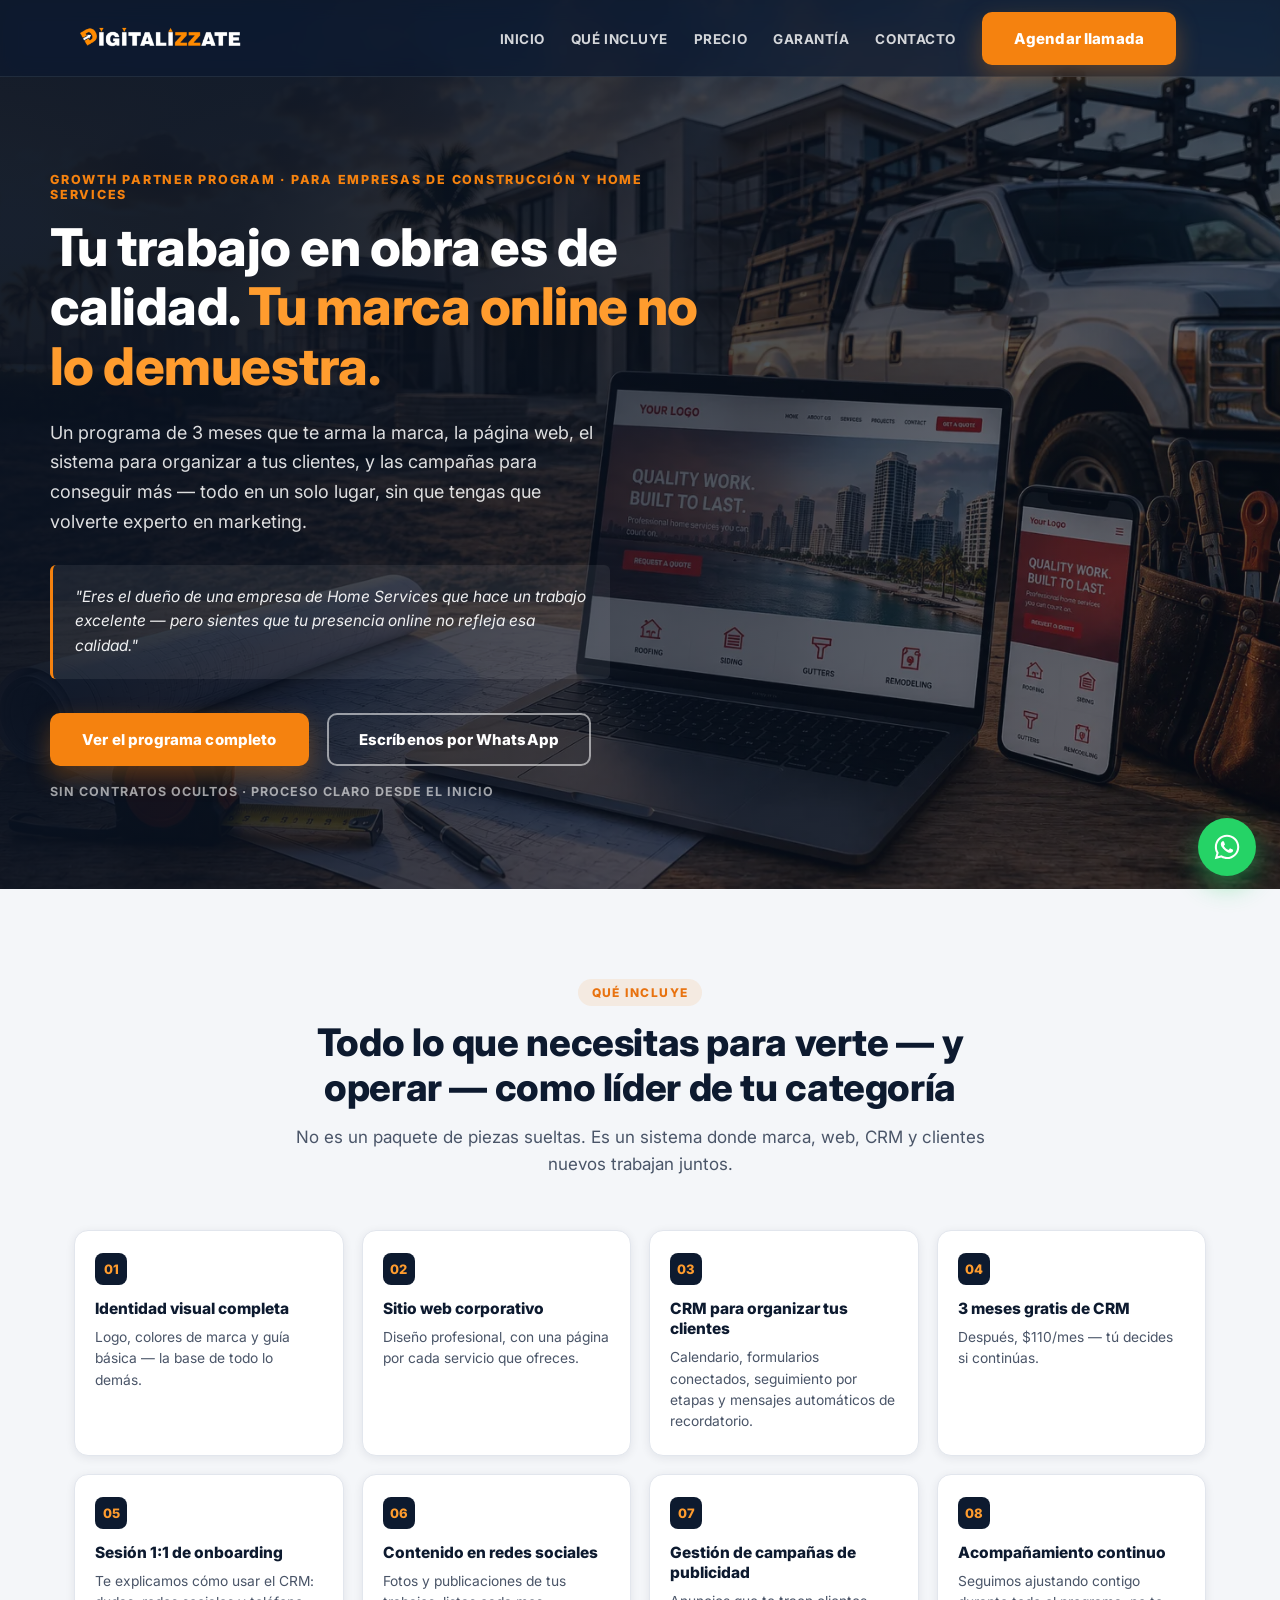
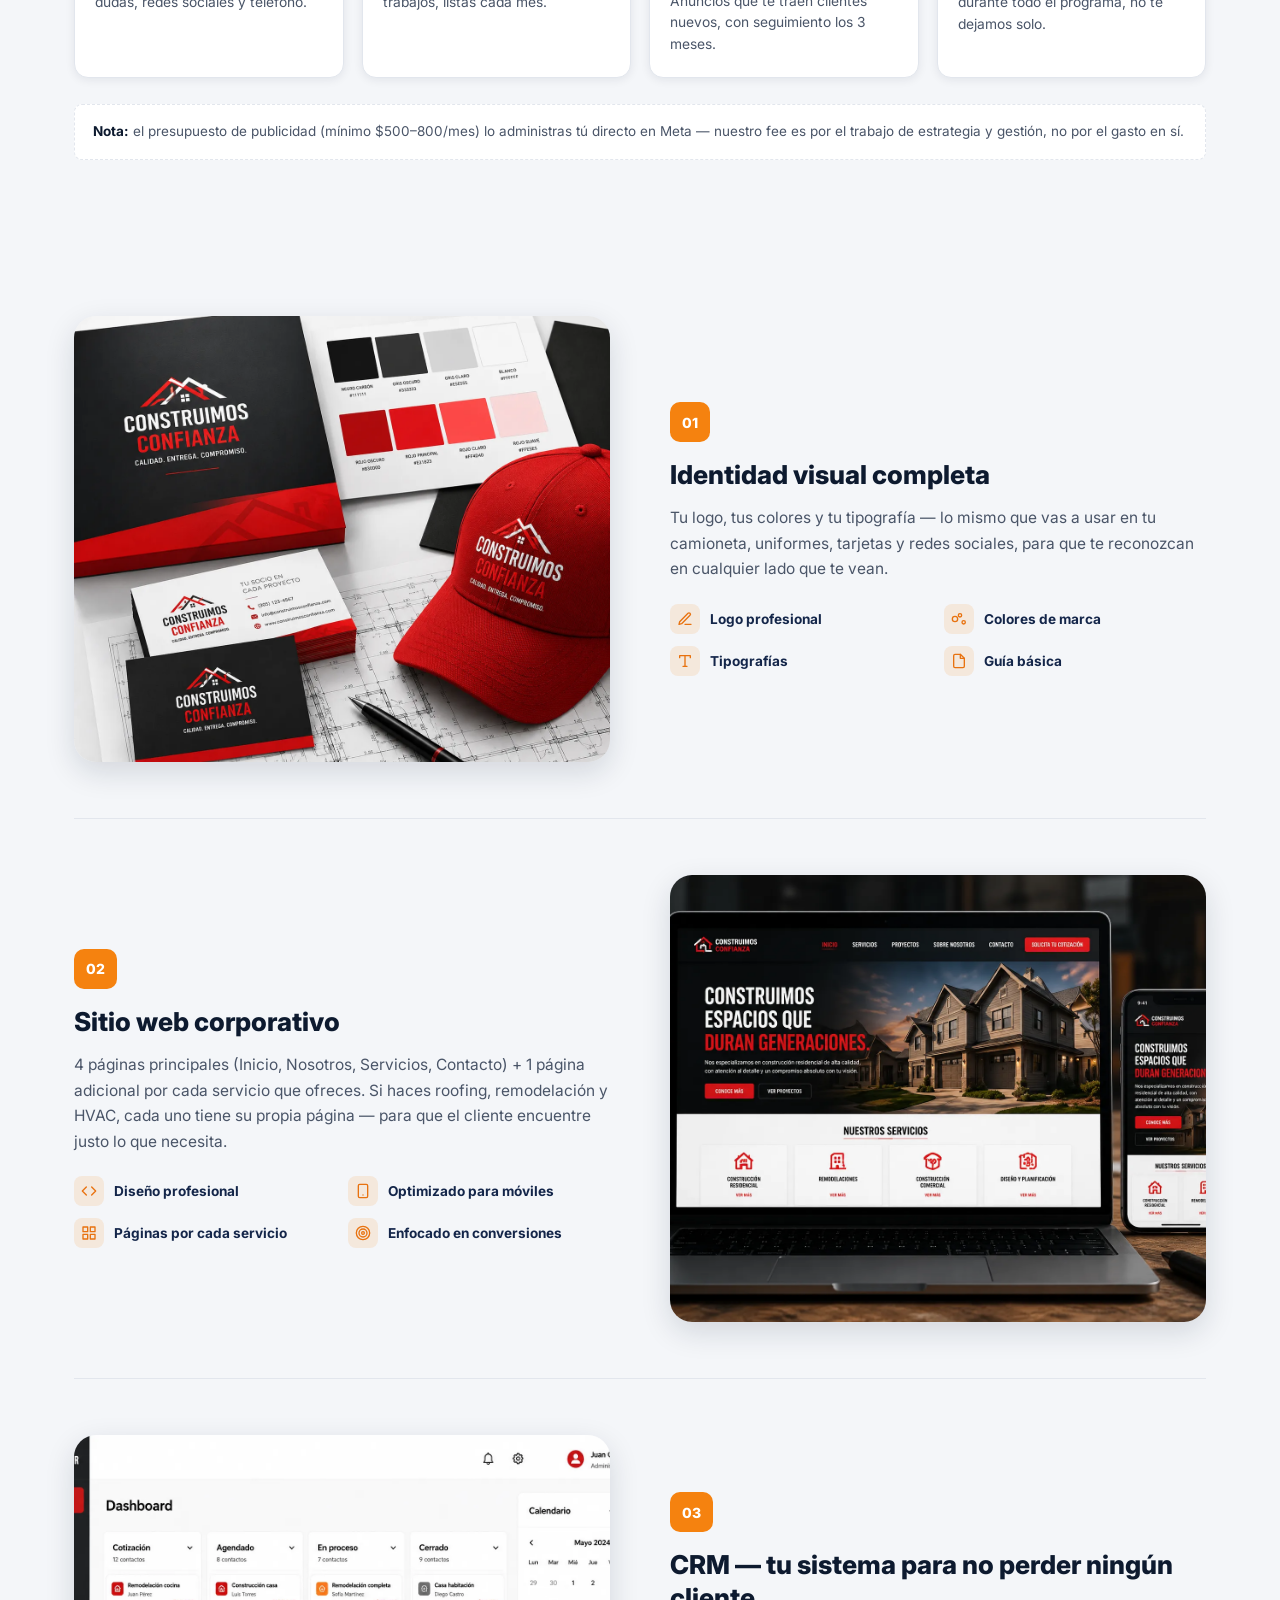
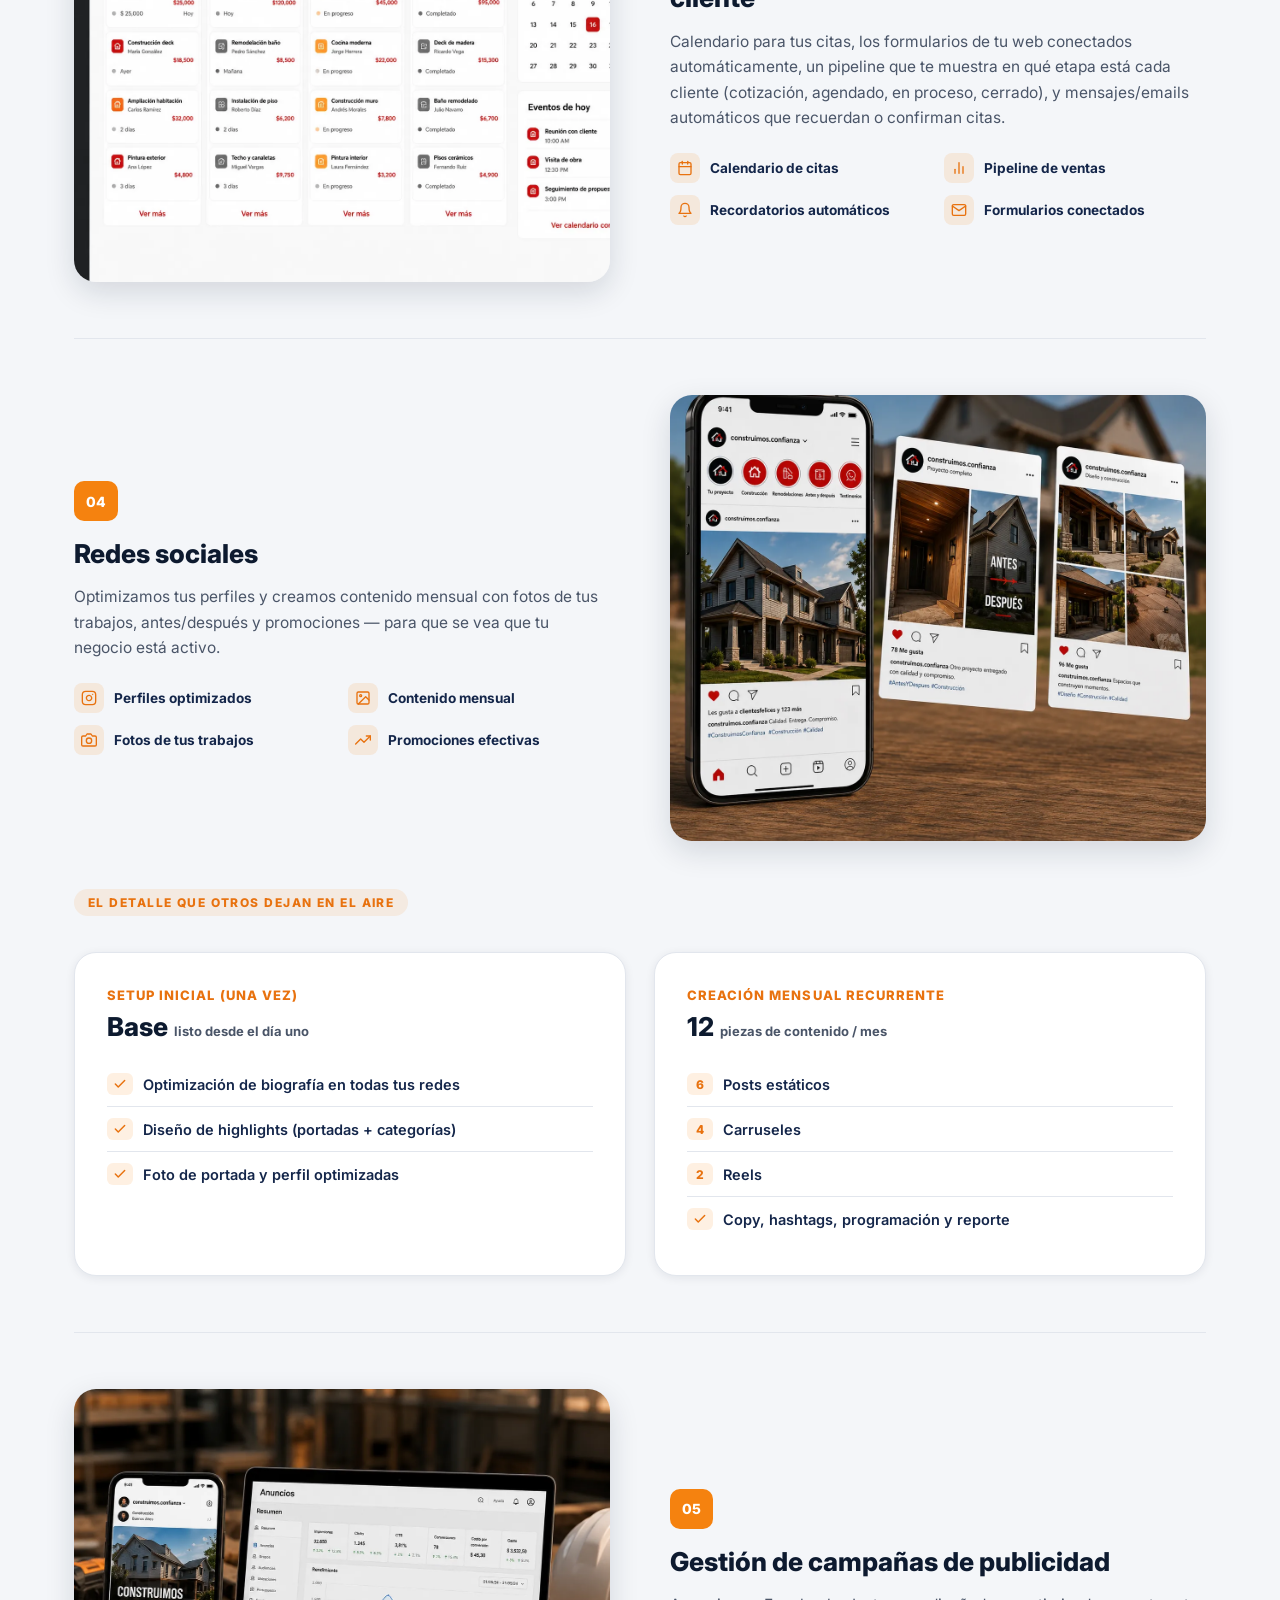
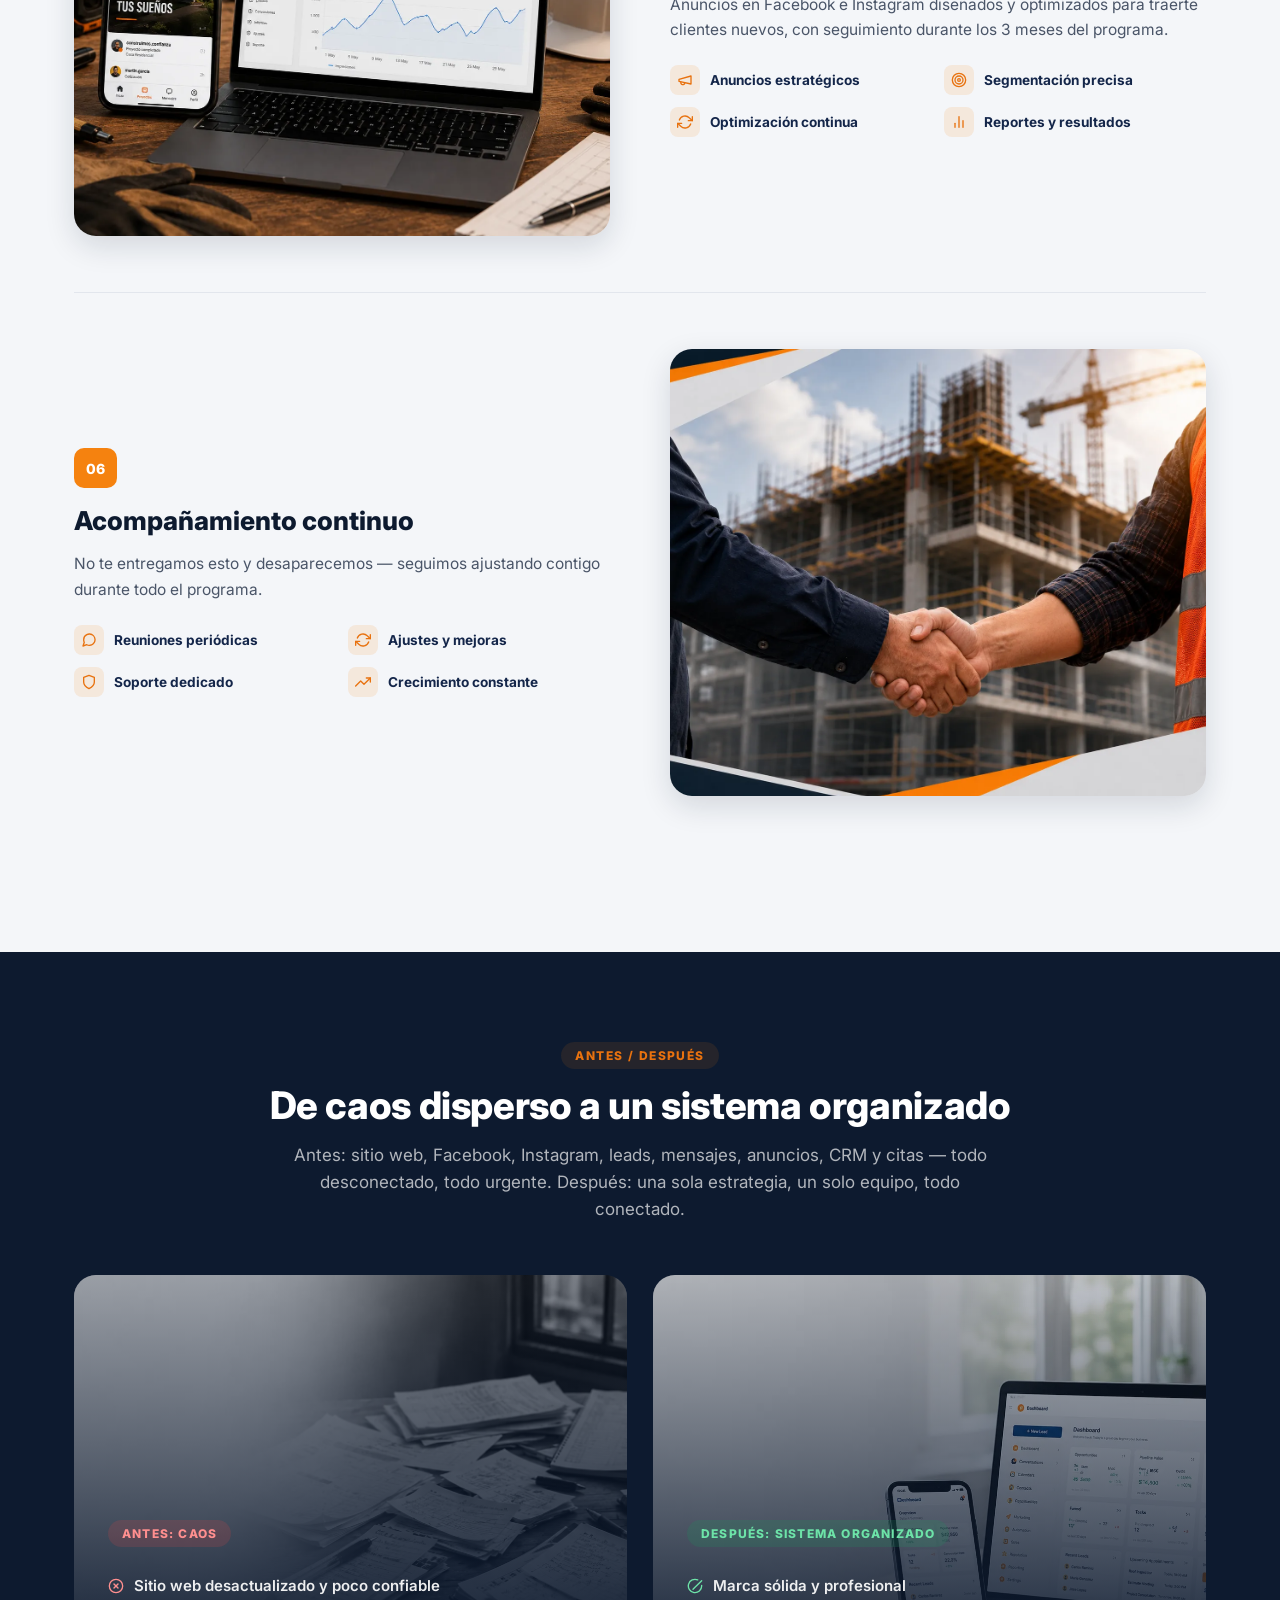
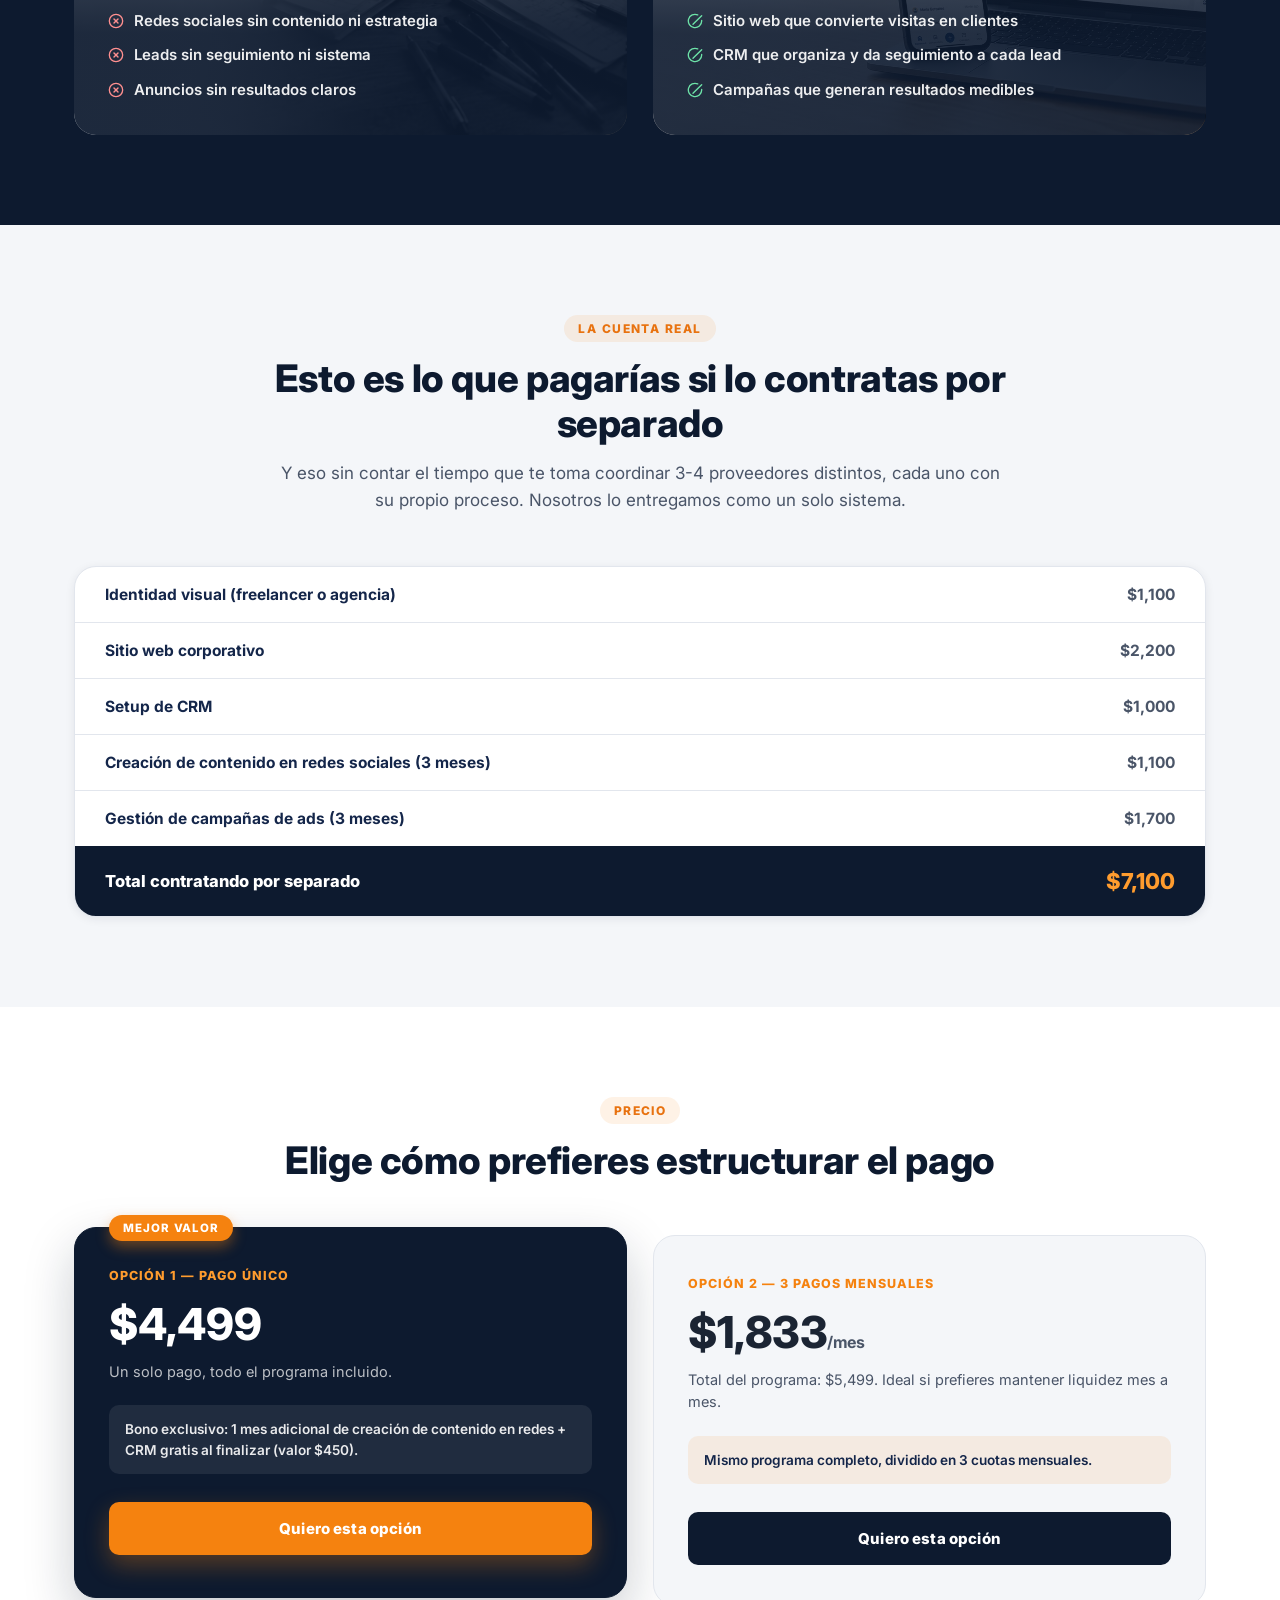
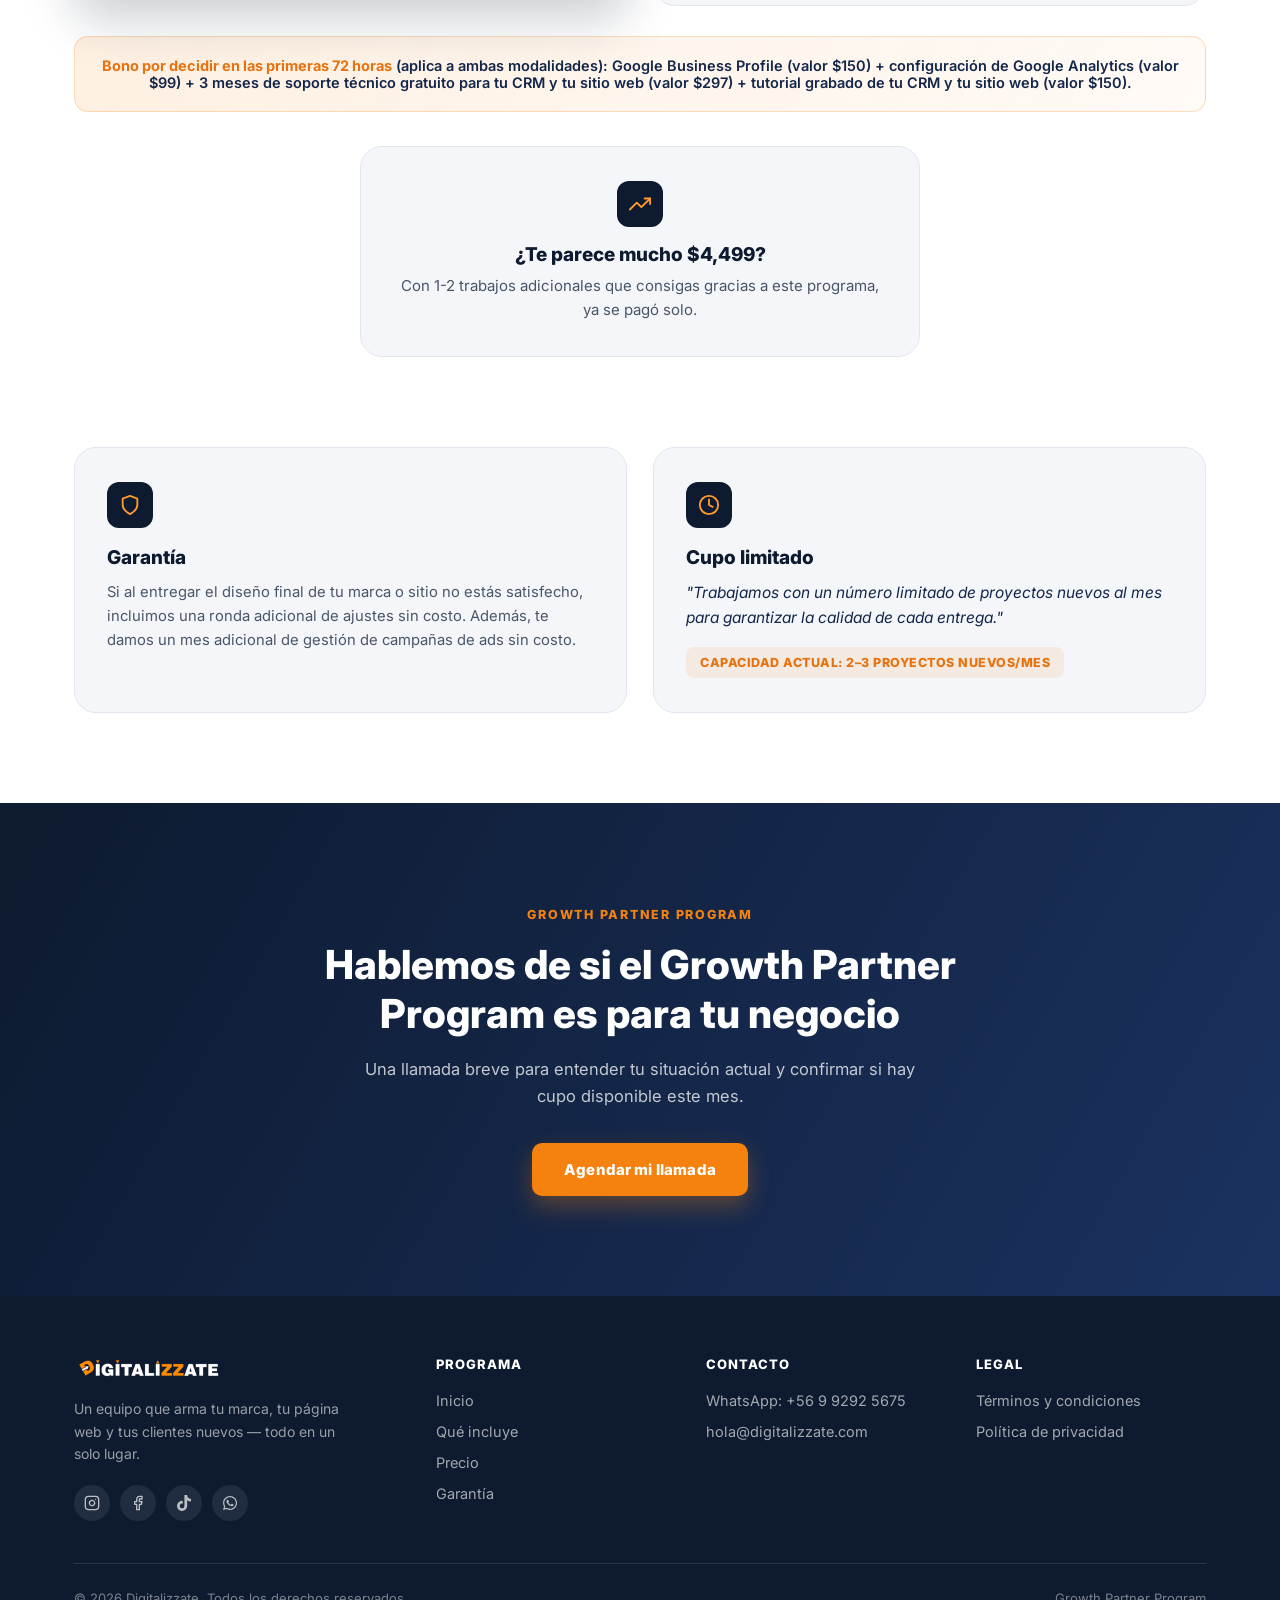
==== index.html @ 5eb8bd6e "Add ROI reframe callout after pricing on both offer pages New highlighted box right after the price " ====
<!DOCTYPE html>
<html lang="es">
<head>
<meta charset="UTF-8">
<meta name="viewport" content="width=device-width, initial-scale=1.0">
<title>Growth Partner Program | Digitalizzate</title>
<meta name="description" content="Un programa de 3 meses que te arma la marca, la página web, el CRM y las campañas para conseguir más clientes — todo en un solo lugar.">
<link rel="icon" type="image/png" href="assets/img/favicon.png">
<link rel="preconnect" href="https://fonts.googleapis.com">
<link rel="preconnect" href="https://fonts.gstatic.com" crossorigin>
<link href="https://fonts.googleapis.com/css2?family=Inter:wght@400;500;600;700;800&display=swap" rel="stylesheet">
<link rel="stylesheet" href="assets/css/styles.css">
</head>
<body>

<!-- ================= HEADER ================= -->
<header class="header">
  <div class="container header-inner">
    <a href="#inicio" class="logo">
      <img src="assets/img/logo-white.png" alt="Digitalizzate">
    </a>
    <nav class="nav">
      <div class="nav-panel">
        <ul class="nav-links">
          <li><a href="#inicio">Inicio</a></li>
          <li><a href="#incluye">Qué incluye</a></li>
          <li><a href="#precio">Precio</a></li>
          <li><a href="#garantia">Garantía</a></li>
          <li><a href="#contacto">Contacto</a></li>
        </ul>
        <a href="https://api.whatsapp.com/send/?phone=56992925675&text=Hola%2C%20quiero%20conocer%20m%C3%A1s%20sobre%20el%20Growth%20Partner%20Program&type=phone_number&app_absent=0" class="btn btn-primary nav-cta" target="_blank" rel="noopener">Agendar llamada</a>
      </div>
      <div class="header-actions">
        <button class="nav-toggle" aria-label="Abrir menú" aria-expanded="false">
          <span></span><span></span><span></span>
        </button>
      </div>
    </nav>
  </div>
</header>

<!-- ================= HERO ================= -->
<section class="hero" id="inicio">
  <div class="hero-container">
  <div class="hero-inner">
    <span class="eyebrow">Growth Partner Program · Para empresas de construcción y home services</span>
    <h1>Tu trabajo en obra es de calidad. <span class="accent">Tu marca online no lo demuestra.</span></h1>
    <p class="hero-sub">Un programa de 3 meses que te arma la marca, la página web, el sistema para organizar a tus clientes, y las campañas para conseguir más — todo en un solo lugar, sin que tengas que volverte experto en marketing.</p>
    <div class="identity-box">
      "Eres el dueño de una empresa de Home Services que hace un trabajo excelente — pero sientes que tu presencia online no refleja esa calidad."
    </div>
    <div class="hero-cta">
      <a href="#incluye" class="btn btn-primary">Ver el programa completo</a>
      <a href="https://api.whatsapp.com/send/?phone=56992925675&text&type=phone_number&app_absent=0" class="btn btn-outline" target="_blank" rel="noopener">Escríbenos por WhatsApp</a>
    </div>
    <p class="hero-micro">Sin contratos ocultos · Proceso claro desde el inicio</p>
  </div>
  </div>
</section>

<!-- ================= QUÉ INCLUYE — RESUMEN ================= -->
<section class="summary" id="incluye">
  <div class="container">
    <div class="section-head">
      <span class="section-tag">Qué incluye</span>
      <h2 class="section-title">Todo lo que necesitas para verte — y operar — como líder de tu categoría</h2>
      <p class="section-lead" style="margin-left:auto;margin-right:auto;">No es un paquete de piezas sueltas. Es un sistema donde marca, web, CRM y clientes nuevos trabajan juntos.</p>
    </div>

    <div class="summary-grid">
      <div class="summary-card">
        <span class="summary-num">01</span>
        <h3>Identidad visual completa</h3>
        <p>Logo, colores de marca y guía básica — la base de todo lo demás.</p>
      </div>
      <div class="summary-card">
        <span class="summary-num">02</span>
        <h3>Sitio web corporativo</h3>
        <p>Diseño profesional, con una página por cada servicio que ofreces.</p>
      </div>
      <div class="summary-card">
        <span class="summary-num">03</span>
        <h3>CRM para organizar tus clientes</h3>
        <p>Calendario, formularios conectados, seguimiento por etapas y mensajes automáticos de recordatorio.</p>
      </div>
      <div class="summary-card">
        <span class="summary-num">04</span>
        <h3>3 meses gratis de CRM</h3>
        <p>Después, $110/mes — tú decides si continúas.</p>
      </div>
      <div class="summary-card">
        <span class="summary-num">05</span>
        <h3>Sesión 1:1 de onboarding</h3>
        <p>Te explicamos cómo usar el CRM: dudas, redes sociales y teléfono.</p>
      </div>
      <div class="summary-card">
        <span class="summary-num">06</span>
        <h3>Contenido en redes sociales</h3>
        <p>Fotos y publicaciones de tus trabajos, listas cada mes.</p>
      </div>
      <div class="summary-card">
        <span class="summary-num">07</span>
        <h3>Gestión de campañas de publicidad</h3>
        <p>Anuncios que te traen clientes nuevos, con seguimiento los 3 meses.</p>
      </div>
      <div class="summary-card">
        <span class="summary-num">08</span>
        <h3>Acompañamiento continuo</h3>
        <p>Seguimos ajustando contigo durante todo el programa, no te dejamos solo.</p>
      </div>
    </div>

    <p class="summary-note"><strong>Nota:</strong> el presupuesto de publicidad (mínimo $500–800/mes) lo administras tú directo en Meta — nuestro fee es por el trabajo de estrategia y gestión, no por el gasto en sí.</p>
  </div>
</section>

<!-- ================= FEATURE BLOCKS 01-06 ================= -->
<section class="features">
  <div class="container">

    <div class="feature-row">
      <div class="feature-media"><img src="assets/img/identidad-visual.webp" alt="Identidad visual completa Digitalizzate"></div>
      <div class="feature-copy">
        <span class="feature-badge">01</span>
        <h3>Identidad visual completa</h3>
        <p>Tu logo, tus colores y tu tipografía — lo mismo que vas a usar en tu camioneta, uniformes, tarjetas y redes sociales, para que te reconozcan en cualquier lado que te vean.</p>
        <div class="tag-grid">
          <div class="tag-item"><span class="tag-icon"><svg viewBox="0 0 24 24" fill="none" stroke="currentColor" stroke-width="2" stroke-linecap="round" stroke-linejoin="round"><path d="M12 20h9"/><path d="M16.5 3.5a2.12 2.12 0 0 1 3 3L7 19l-4 1 1-4Z"/></svg></span>Logo profesional</div>
          <div class="tag-item"><span class="tag-icon"><svg viewBox="0 0 24 24" fill="none" stroke="currentColor" stroke-width="2" stroke-linecap="round" stroke-linejoin="round"><circle cx="13.5" cy="6.5" r="2.5"/><circle cx="19" cy="17" r="2.5"/><circle cx="6" cy="12" r="4"/></svg></span>Colores de marca</div>
          <div class="tag-item"><span class="tag-icon"><svg viewBox="0 0 24 24" fill="none" stroke="currentColor" stroke-width="2" stroke-linecap="round" stroke-linejoin="round"><polyline points="4 7 4 4 20 4 20 7"/><line x1="9" y1="20" x2="15" y2="20"/><line x1="12" y1="4" x2="12" y2="20"/></svg></span>Tipografías</div>
          <div class="tag-item"><span class="tag-icon"><svg viewBox="0 0 24 24" fill="none" stroke="currentColor" stroke-width="2" stroke-linecap="round" stroke-linejoin="round"><path d="M14 2H6a2 2 0 0 0-2 2v16a2 2 0 0 0 2 2h12a2 2 0 0 0 2-2V8z"/><polyline points="14 2 14 8 20 8"/></svg></span>Guía básica</div>
        </div>
      </div>
    </div>

    <div class="feature-row reverse">
      <div class="feature-media"><img src="assets/img/web-corporativa.webp" alt="Sitio web corporativo Digitalizzate"></div>
      <div class="feature-copy">
        <span class="feature-badge">02</span>
        <h3>Sitio web corporativo</h3>
        <p>4 páginas principales (Inicio, Nosotros, Servicios, Contacto) + 1 página adicional por cada servicio que ofreces. Si haces roofing, remodelación y HVAC, cada uno tiene su propia página — para que el cliente encuentre justo lo que necesita.</p>
        <div class="tag-grid">
          <div class="tag-item"><span class="tag-icon"><svg viewBox="0 0 24 24" fill="none" stroke="currentColor" stroke-width="2" stroke-linecap="round" stroke-linejoin="round"><polyline points="16 18 22 12 16 6"/><polyline points="8 6 2 12 8 18"/></svg></span>Diseño profesional</div>
          <div class="tag-item"><span class="tag-icon"><svg viewBox="0 0 24 24" fill="none" stroke="currentColor" stroke-width="2" stroke-linecap="round" stroke-linejoin="round"><rect x="5" y="2" width="14" height="20" rx="2" ry="2"/><line x1="12" y1="18" x2="12.01" y2="18"/></svg></span>Optimizado para móviles</div>
          <div class="tag-item"><span class="tag-icon"><svg viewBox="0 0 24 24" fill="none" stroke="currentColor" stroke-width="2" stroke-linecap="round" stroke-linejoin="round"><rect x="3" y="3" width="7" height="7"/><rect x="14" y="3" width="7" height="7"/><rect x="14" y="14" width="7" height="7"/><rect x="3" y="14" width="7" height="7"/></svg></span>Páginas por cada servicio</div>
          <div class="tag-item"><span class="tag-icon"><svg viewBox="0 0 24 24" fill="none" stroke="currentColor" stroke-width="2" stroke-linecap="round" stroke-linejoin="round"><circle cx="12" cy="12" r="10"/><circle cx="12" cy="12" r="6"/><circle cx="12" cy="12" r="2"/></svg></span>Enfocado en conversiones</div>
        </div>
      </div>
    </div>

    <div class="feature-row">
      <div class="feature-media"><img src="assets/img/crm.webp" alt="CRM Digitalizzate"></div>
      <div class="feature-copy">
        <span class="feature-badge">03</span>
        <h3>CRM — tu sistema para no perder ningún cliente</h3>
        <p>Calendario para tus citas, los formularios de tu web conectados automáticamente, un pipeline que te muestra en qué etapa está cada cliente (cotización, agendado, en proceso, cerrado), y mensajes/emails automáticos que recuerdan o confirman citas.</p>
        <div class="tag-grid">
          <div class="tag-item"><span class="tag-icon"><svg viewBox="0 0 24 24" fill="none" stroke="currentColor" stroke-width="2" stroke-linecap="round" stroke-linejoin="round"><rect x="3" y="4" width="18" height="18" rx="2" ry="2"/><line x1="16" y1="2" x2="16" y2="6"/><line x1="8" y1="2" x2="8" y2="6"/><line x1="3" y1="10" x2="21" y2="10"/></svg></span>Calendario de citas</div>
          <div class="tag-item"><span class="tag-icon"><svg viewBox="0 0 24 24" fill="none" stroke="currentColor" stroke-width="2" stroke-linecap="round" stroke-linejoin="round"><line x1="18" y1="20" x2="18" y2="10"/><line x1="12" y1="20" x2="12" y2="4"/><line x1="6" y1="20" x2="6" y2="14"/></svg></span>Pipeline de ventas</div>
          <div class="tag-item"><span class="tag-icon"><svg viewBox="0 0 24 24" fill="none" stroke="currentColor" stroke-width="2" stroke-linecap="round" stroke-linejoin="round"><path d="M18 8A6 6 0 0 0 6 8c0 7-3 9-3 9h18s-3-2-3-9"/><path d="M13.73 21a2 2 0 0 1-3.46 0"/></svg></span>Recordatorios automáticos</div>
          <div class="tag-item"><span class="tag-icon"><svg viewBox="0 0 24 24" fill="none" stroke="currentColor" stroke-width="2" stroke-linecap="round" stroke-linejoin="round"><path d="M4 4h16c1.1 0 2 .9 2 2v12c0 1.1-.9 2-2 2H4c-1.1 0-2-.9-2-2V6c0-1.1.9-2 2-2z"/><polyline points="22,6 12,13 2,6"/></svg></span>Formularios conectados</div>
        </div>
      </div>
    </div>

    <div class="feature-row reverse">
      <div class="feature-media"><img src="assets/img/redes-sociales.webp" alt="Redes sociales Digitalizzate"></div>
      <div class="feature-copy">
        <span class="feature-badge">04</span>
        <h3>Redes sociales</h3>
        <p>Optimizamos tus perfiles y creamos contenido mensual con fotos de tus trabajos, antes/después y promociones — para que se vea que tu negocio está activo.</p>
        <div class="tag-grid">
          <div class="tag-item"><span class="tag-icon"><svg viewBox="0 0 24 24" fill="none" stroke="currentColor" stroke-width="2" stroke-linecap="round" stroke-linejoin="round"><rect x="2" y="2" width="20" height="20" rx="5" ry="5"/><path d="M16 11.37A4 4 0 1 1 12.63 8 4 4 0 0 1 16 11.37z"/><line x1="17.5" y1="6.5" x2="17.5" y2="6.5"/></svg></span>Perfiles optimizados</div>
          <div class="tag-item"><span class="tag-icon"><svg viewBox="0 0 24 24" fill="none" stroke="currentColor" stroke-width="2" stroke-linecap="round" stroke-linejoin="round"><rect x="3" y="3" width="18" height="18" rx="2" ry="2"/><circle cx="8.5" cy="8.5" r="1.5"/><polyline points="21 15 16 10 5 21"/></svg></span>Contenido mensual</div>
          <div class="tag-item"><span class="tag-icon"><svg viewBox="0 0 24 24" fill="none" stroke="currentColor" stroke-width="2" stroke-linecap="round" stroke-linejoin="round"><path d="M23 19a2 2 0 0 1-2 2H3a2 2 0 0 1-2-2V8a2 2 0 0 1 2-2h4l2-3h6l2 3h4a2 2 0 0 1 2 2z"/><circle cx="12" cy="13" r="4"/></svg></span>Fotos de tus trabajos</div>
          <div class="tag-item"><span class="tag-icon"><svg viewBox="0 0 24 24" fill="none" stroke="currentColor" stroke-width="2" stroke-linecap="round" stroke-linejoin="round"><polyline points="23 6 13.5 15.5 8.5 10.5 1 18"/><polyline points="17 6 23 6 23 12"/></svg></span>Promociones efectivas</div>
        </div>
      </div>
    </div>

    <div class="feature-detail">
      <span class="section-tag">El detalle que otros dejan en el aire</span>
      <div class="content-grid">
        <div class="content-card">
          <h3>Setup inicial (una vez)</h3>
          <div class="content-num">Base<small>listo desde el día uno</small></div>
          <ul class="content-list">
            <li><span class="count"><svg viewBox="0 0 24 24" width="14" height="14" fill="none" stroke="currentColor" stroke-width="2.5" stroke-linecap="round" stroke-linejoin="round"><polyline points="20 6 9 17 4 12"/></svg></span>Optimización de biografía en todas tus redes</li>
            <li><span class="count"><svg viewBox="0 0 24 24" width="14" height="14" fill="none" stroke="currentColor" stroke-width="2.5" stroke-linecap="round" stroke-linejoin="round"><polyline points="20 6 9 17 4 12"/></svg></span>Diseño de highlights (portadas + categorías)</li>
            <li><span class="count"><svg viewBox="0 0 24 24" width="14" height="14" fill="none" stroke="currentColor" stroke-width="2.5" stroke-linecap="round" stroke-linejoin="round"><polyline points="20 6 9 17 4 12"/></svg></span>Foto de portada y perfil optimizadas</li>
          </ul>
        </div>
        <div class="content-card">
          <h3>Creación mensual recurrente</h3>
          <div class="content-num">12<small>piezas de contenido / mes</small></div>
          <ul class="content-list">
            <li><span class="count">6</span>Posts estáticos</li>
            <li><span class="count">4</span>Carruseles</li>
            <li><span class="count">2</span>Reels</li>
            <li><span class="count"><svg viewBox="0 0 24 24" width="14" height="14" fill="none" stroke="currentColor" stroke-width="2.5" stroke-linecap="round" stroke-linejoin="round"><polyline points="20 6 9 17 4 12"/></svg></span>Copy, hashtags, programación y reporte</li>
          </ul>
        </div>
      </div>
    </div>

    <div class="feature-row">
      <div class="feature-media"><img src="assets/img/campanas-publicidad.webp" alt="Gestión de campañas de publicidad Digitalizzate"></div>
      <div class="feature-copy">
        <span class="feature-badge">05</span>
        <h3>Gestión de campañas de publicidad</h3>
        <p>Anuncios en Facebook e Instagram diseñados y optimizados para traerte clientes nuevos, con seguimiento durante los 3 meses del programa.</p>
        <div class="tag-grid">
          <div class="tag-item"><span class="tag-icon"><svg viewBox="0 0 24 24" fill="none" stroke="currentColor" stroke-width="2" stroke-linecap="round" stroke-linejoin="round"><path d="M3 11l18-5v12L3 14v-3z"/><path d="M11.6 16.8a3 3 0 1 1-5.8-1.6"/></svg></span>Anuncios estratégicos</div>
          <div class="tag-item"><span class="tag-icon"><svg viewBox="0 0 24 24" fill="none" stroke="currentColor" stroke-width="2" stroke-linecap="round" stroke-linejoin="round"><circle cx="12" cy="12" r="10"/><circle cx="12" cy="12" r="6"/><circle cx="12" cy="12" r="2"/></svg></span>Segmentación precisa</div>
          <div class="tag-item"><span class="tag-icon"><svg viewBox="0 0 24 24" fill="none" stroke="currentColor" stroke-width="2" stroke-linecap="round" stroke-linejoin="round"><polyline points="23 4 23 10 17 10"/><polyline points="1 20 1 14 7 14"/><path d="M3.51 9a9 9 0 0 1 14.85-3.36L23 10M1 14l4.64 4.36A9 9 0 0 0 20.49 15"/></svg></span>Optimización continua</div>
          <div class="tag-item"><span class="tag-icon"><svg viewBox="0 0 24 24" fill="none" stroke="currentColor" stroke-width="2" stroke-linecap="round" stroke-linejoin="round"><line x1="18" y1="20" x2="18" y2="10"/><line x1="12" y1="20" x2="12" y2="4"/><line x1="6" y1="20" x2="6" y2="14"/></svg></span>Reportes y resultados</div>
        </div>
      </div>
    </div>

    <div class="feature-row reverse">
      <div class="feature-media"><img src="assets/img/acompanamiento.webp" alt="Acompañamiento continuo Digitalizzate"></div>
      <div class="feature-copy">
        <span class="feature-badge">06</span>
        <h3>Acompañamiento continuo</h3>
        <p>No te entregamos esto y desaparecemos — seguimos ajustando contigo durante todo el programa.</p>
        <div class="tag-grid">
          <div class="tag-item"><span class="tag-icon"><svg viewBox="0 0 24 24" fill="none" stroke="currentColor" stroke-width="2" stroke-linecap="round" stroke-linejoin="round"><path d="M21 11.5a8.38 8.38 0 0 1-.9 3.8 8.5 8.5 0 0 1-7.6 4.7 8.38 8.38 0 0 1-3.8-.9L3 21l1.9-5.7a8.38 8.38 0 0 1-.9-3.8 8.5 8.5 0 0 1 4.7-7.6 8.38 8.38 0 0 1 3.8-.9h.5a8.48 8.48 0 0 1 8 8v.5z"/></svg></span>Reuniones periódicas</div>
          <div class="tag-item"><span class="tag-icon"><svg viewBox="0 0 24 24" fill="none" stroke="currentColor" stroke-width="2" stroke-linecap="round" stroke-linejoin="round"><polyline points="23 4 23 10 17 10"/><polyline points="1 20 1 14 7 14"/><path d="M3.51 9a9 9 0 0 1 14.85-3.36L23 10M1 14l4.64 4.36A9 9 0 0 0 20.49 15"/></svg></span>Ajustes y mejoras</div>
          <div class="tag-item"><span class="tag-icon"><svg viewBox="0 0 24 24" fill="none" stroke="currentColor" stroke-width="2" stroke-linecap="round" stroke-linejoin="round"><path d="M12 22s8-4 8-10V5l-8-3-8 3v7c0 6 8 10 8 10z"/></svg></span>Soporte dedicado</div>
          <div class="tag-item"><span class="tag-icon"><svg viewBox="0 0 24 24" fill="none" stroke="currentColor" stroke-width="2" stroke-linecap="round" stroke-linejoin="round"><polyline points="23 6 13.5 15.5 8.5 10.5 1 18"/><polyline points="17 6 23 6 23 12"/></svg></span>Crecimiento constante</div>
        </div>
      </div>
    </div>

  </div>
</section>

<!-- ================= ANTES / DESPUÉS ================= -->
<section class="compare">
  <div class="container">
    <div class="section-head">
      <span class="section-tag">Antes / Después</span>
      <h2 class="section-title">De caos disperso a un sistema organizado</h2>
      <p class="section-lead">Antes: sitio web, Facebook, Instagram, leads, mensajes, anuncios, CRM y citas — todo desconectado, todo urgente. Después: una sola estrategia, un solo equipo, todo conectado.</p>
    </div>

    <div class="compare-grid">
      <div class="compare-card before">
        <div class="compare-content">
          <span class="compare-label">Antes: Caos</span>
          <ul class="compare-list">
            <li><svg viewBox="0 0 24 24" fill="none" stroke="currentColor" stroke-width="2" stroke-linecap="round" stroke-linejoin="round"><circle cx="12" cy="12" r="10"/><line x1="15" y1="9" x2="9" y2="15"/><line x1="9" y1="9" x2="15" y2="15"/></svg>Sitio web desactualizado y poco confiable</li>
            <li><svg viewBox="0 0 24 24" fill="none" stroke="currentColor" stroke-width="2" stroke-linecap="round" stroke-linejoin="round"><circle cx="12" cy="12" r="10"/><line x1="15" y1="9" x2="9" y2="15"/><line x1="9" y1="9" x2="15" y2="15"/></svg>Redes sociales sin contenido ni estrategia</li>
            <li><svg viewBox="0 0 24 24" fill="none" stroke="currentColor" stroke-width="2" stroke-linecap="round" stroke-linejoin="round"><circle cx="12" cy="12" r="10"/><line x1="15" y1="9" x2="9" y2="15"/><line x1="9" y1="9" x2="15" y2="15"/></svg>Leads sin seguimiento ni sistema</li>
            <li><svg viewBox="0 0 24 24" fill="none" stroke="currentColor" stroke-width="2" stroke-linecap="round" stroke-linejoin="round"><circle cx="12" cy="12" r="10"/><line x1="15" y1="9" x2="9" y2="15"/><line x1="9" y1="9" x2="15" y2="15"/></svg>Anuncios sin resultados claros</li>
          </ul>
        </div>
      </div>
      <div class="compare-card after">
        <div class="compare-content">
          <span class="compare-label">Después: Sistema organizado</span>
          <ul class="compare-list">
            <li><svg viewBox="0 0 24 24" fill="none" stroke="currentColor" stroke-width="2" stroke-linecap="round" stroke-linejoin="round"><path d="M22 11.08V12a10 10 0 1 1-5.93-9.14"/><polyline points="22 4 12 14.01 9 17.01"/></svg>Marca sólida y profesional</li>
            <li><svg viewBox="0 0 24 24" fill="none" stroke="currentColor" stroke-width="2" stroke-linecap="round" stroke-linejoin="round"><path d="M22 11.08V12a10 10 0 1 1-5.93-9.14"/><polyline points="22 4 12 14.01 9 17.01"/></svg>Sitio web que convierte visitas en clientes</li>
            <li><svg viewBox="0 0 24 24" fill="none" stroke="currentColor" stroke-width="2" stroke-linecap="round" stroke-linejoin="round"><path d="M22 11.08V12a10 10 0 1 1-5.93-9.14"/><polyline points="22 4 12 14.01 9 17.01"/></svg>CRM que organiza y da seguimiento a cada lead</li>
            <li><svg viewBox="0 0 24 24" fill="none" stroke="currentColor" stroke-width="2" stroke-linecap="round" stroke-linejoin="round"><path d="M22 11.08V12a10 10 0 1 1-5.93-9.14"/><polyline points="22 4 12 14.01 9 17.01"/></svg>Campañas que generan resultados medibles</li>
          </ul>
        </div>
      </div>
    </div>
  </div>
</section>

<!-- ================= VALUE STACK ================= -->
<section class="value">
  <div class="container">
    <div class="section-head">
      <span class="section-tag">La cuenta real</span>
      <h2 class="section-title">Esto es lo que pagarías si lo contratas por separado</h2>
      <p class="section-lead" style="margin-left:auto;margin-right:auto;">Y eso sin contar el tiempo que te toma coordinar 3-4 proveedores distintos, cada uno con su propio proceso. Nosotros lo entregamos como un solo sistema.</p>
    </div>

    <div class="value-table">
      <div class="value-row"><span class="comp">Identidad visual (freelancer o agencia)</span><span class="price">$1,100</span></div>
      <div class="value-row"><span class="comp">Sitio web corporativo</span><span class="price">$2,200</span></div>
      <div class="value-row"><span class="comp">Setup de CRM</span><span class="price">$1,000</span></div>
      <div class="value-row"><span class="comp">Creación de contenido en redes sociales (3 meses)</span><span class="price">$1,100</span></div>
      <div class="value-row"><span class="comp">Gestión de campañas de ads (3 meses)</span><span class="price">$1,700</span></div>
      <div class="value-total"><span class="comp">Total contratando por separado</span><span class="price">$7,100</span></div>
    </div>
  </div>
</section>

<!-- ================= PRECIO ================= -->
<section class="pricing" id="precio">
  <div class="container">
    <div class="section-head">
      <span class="section-tag">Precio</span>
      <h2 class="section-title">Elige cómo prefieres estructurar el pago</h2>
    </div>

    <div class="price-grid">
      <div class="price-card featured">
        <span class="price-ribbon">Mejor valor</span>
        <span class="price-eyebrow">Opción 1 — Pago único</span>
        <div class="price-amount">$4,499</div>
        <p class="price-desc">Un solo pago, todo el programa incluido.</p>
        <div class="price-bonus">Bono exclusivo: 1 mes adicional de creación de contenido en redes + CRM gratis al finalizar (valor $450).</div>
        <a href="https://api.whatsapp.com/send/?phone=56992925675&text=Hola%2C%20me%20interesa%20la%20opci%C3%B3n%20de%20pago%20%C3%BAnico%20del%20Growth%20Partner%20Program&type=phone_number&app_absent=0" class="btn btn-primary btn-block" target="_blank" rel="noopener">Quiero esta opción</a>
      </div>
      <div class="price-card">
        <span class="price-eyebrow">Opción 2 — 3 pagos mensuales</span>
        <div class="price-amount">$1,833<span>/mes</span></div>
        <p class="price-desc">Total del programa: $5,499. Ideal si prefieres mantener liquidez mes a mes.</p>
        <div class="price-bonus">Mismo programa completo, dividido en 3 cuotas mensuales.</div>
        <a href="https://api.whatsapp.com/send/?phone=56992925675&text=Hola%2C%20me%20interesa%20la%20opci%C3%B3n%20de%203%20pagos%20mensuales%20del%20Growth%20Partner%20Program&type=phone_number&app_absent=0" class="btn btn-dark btn-block" target="_blank" rel="noopener">Quiero esta opción</a>
      </div>
    </div>

    <p class="price-banner"><strong>Bono por decidir en las primeras 72 horas</strong> (aplica a ambas modalidades): Google Business Profile (valor $150) + configuración de Google Analytics (valor $99) + 3 meses de soporte técnico gratuito para tu CRM y tu sitio web (valor $297) + tutorial grabado de tu CRM y tu sitio web (valor $150).</p>

    <div class="reframe-box">
      <span class="reframe-icon"><svg viewBox="0 0 24 24" fill="none" stroke="currentColor" stroke-width="2" stroke-linecap="round" stroke-linejoin="round"><polyline points="23 6 13.5 15.5 8.5 10.5 1 18"/><polyline points="17 6 23 6 23 12"/></svg></span>
      <p class="reframe-q">¿Te parece mucho $4,499?</p>
      <p class="reframe-a">Con 1-2 trabajos adicionales que consigas gracias a este programa, ya se pagó solo.</p>
    </div>
  </div>
</section>

<!-- ================= GARANTÍA + ESCASEZ ================= -->
<section class="trust" id="garantia">
  <div class="container">
    <div class="trust-grid">
      <div class="trust-card">
        <span class="trust-icon"><svg viewBox="0 0 24 24" fill="none" stroke="currentColor" stroke-width="2" stroke-linecap="round" stroke-linejoin="round"><path d="M12 22s8-4 8-10V5l-8-3-8 3v7c0 6 8 10 8 10z"/></svg></span>
        <h3>Garantía</h3>
        <p>Si al entregar el diseño final de tu marca o sitio no estás satisfecho, incluimos una ronda adicional de ajustes sin costo. Además, te damos un mes adicional de gestión de campañas de ads sin costo.</p>
      </div>
      <div class="trust-card">
        <span class="trust-icon"><svg viewBox="0 0 24 24" fill="none" stroke="currentColor" stroke-width="2" stroke-linecap="round" stroke-linejoin="round"><circle cx="12" cy="12" r="10"/><polyline points="12 6 12 12 16 14"/></svg></span>
        <h3>Cupo limitado</h3>
        <p class="quote">"Trabajamos con un número limitado de proyectos nuevos al mes para garantizar la calidad de cada entrega."</p>
        <span class="capacity">Capacidad actual: 2–3 proyectos nuevos/mes</span>
      </div>
    </div>
  </div>
</section>

<!-- ================= CTA FINAL ================= -->
<section class="final-cta" id="contacto">
  <div class="container">
    <span class="eyebrow">Growth Partner Program</span>
    <h2>Hablemos de si el Growth Partner Program es para tu negocio</h2>
    <p>Una llamada breve para entender tu situación actual y confirmar si hay cupo disponible este mes.</p>
    <div class="hero-cta">
      <a href="https://api.whatsapp.com/send/?phone=56992925675&text=Hola%2C%20quiero%20agendar%20mi%20llamada%20para%20el%20Growth%20Partner%20Program&type=phone_number&app_absent=0" class="btn btn-primary" target="_blank" rel="noopener">Agendar mi llamada</a>
    </div>
  </div>
</section>

<!-- ================= FOOTER ================= -->
<footer class="footer">
  <div class="container">
    <div class="footer-top">
      <div class="footer-brand">
        <img src="assets/img/logo-white.png" alt="Digitalizzate">
        <p>Un equipo que arma tu marca, tu página web y tus clientes nuevos — todo en un solo lugar.</p>
        <div class="footer-social">
          <a href="https://www.instagram.com/digitalizzate/" target="_blank" rel="noopener" aria-label="Instagram"><svg viewBox="0 0 24 24" fill="none" stroke="currentColor" stroke-width="2" stroke-linecap="round" stroke-linejoin="round"><rect x="2" y="2" width="20" height="20" rx="5" ry="5"/><path d="M16 11.37A4 4 0 1 1 12.63 8 4 4 0 0 1 16 11.37z"/><line x1="17.5" y1="6.5" x2="17.5" y2="6.5"/></svg></a>
          <a href="https://www.facebook.com/people/Digitalizzate/61582607105050/" target="_blank" rel="noopener" aria-label="Facebook"><svg viewBox="0 0 24 24" fill="none" stroke="currentColor" stroke-width="2" stroke-linecap="round" stroke-linejoin="round"><path d="M18 2h-3a5 5 0 0 0-5 5v3H7v4h3v8h4v-8h3l1-4h-4V7a1 1 0 0 1 1-1h3z"/></svg></a>
          <a href="https://www.tiktok.com/@digitalizzate_" target="_blank" rel="noopener" aria-label="TikTok"><svg viewBox="0 0 448 512" fill="currentColor"><path d="M448,209.91a210.06,210.06,0,0,1-122.77-39.25V349.38A162.55,162.55,0,1,1,185,188.31V278.2a74.62,74.62,0,1,0,52.23,71.18V0l88,0a121.18,121.18,0,0,0,1.86,22.17h0A122.18,122.18,0,0,0,381,102.39a121.43,121.43,0,0,0,67,20.14Z"/></svg></a>
          <a href="https://api.whatsapp.com/send/?phone=56992925675&text&type=phone_number&app_absent=0" target="_blank" rel="noopener" aria-label="WhatsApp"><svg viewBox="0 0 448 512" fill="currentColor"><path d="M380.9 97.1C339 55.1 283.2 32 223.9 32c-122.4 0-222 99.6-222 222 0 39.1 10.2 77.3 29.6 111L0 480l117.7-30.9c32.4 17.7 68.9 27 106.1 27h.1c122.3 0 224.1-99.6 224.1-222 0-59.3-25.2-115-67.1-157zm-157 341.6c-33.2 0-65.7-8.9-94-25.7l-6.7-4-69.8 18.3L72 359.2l-4.4-7c-18.5-29.4-28.2-63.3-28.2-98.2 0-101.7 82.8-184.5 184.6-184.5 49.3 0 95.6 19.2 130.4 54.1 34.8 34.9 56.2 81.2 56.1 130.5 0 101.8-84.9 184.6-186.6 184.6zm101.2-138.2c-5.5-2.8-32.8-16.2-37.9-18-5.1-1.9-8.8-2.8-12.5 2.8-3.7 5.6-14.3 18-17.6 21.8-3.2 3.7-6.5 4.2-12 1.4-32.6-16.3-54-29.1-75.5-66-5.7-9.8 5.7-9.1 16.3-30.3 1.8-3.7.9-6.9-.5-9.7-1.4-2.8-12.5-30.1-17.1-41.2-4.5-10.8-9.1-9.3-12.5-9.5-3.2-.2-6.9-.2-10.6-.2-3.7 0-9.7 1.4-14.8 6.9-5.1 5.6-19.4 19-19.4 46.3 0 27.3 19.9 53.7 22.6 57.4 2.8 3.7 39.1 59.7 94.8 83.8 35.2 15.2 49 16.5 66.6 13.9 10.7-1.6 32.8-13.4 37.4-26.4 4.6-13 4.6-24.1 3.2-26.4-1.3-2.5-5-3.9-10.5-6.6z"/></svg></a>
        </div>
      </div>
      <div class="footer-col">
        <h4>Programa</h4>
        <ul class="footer-links">
          <li><a href="#inicio">Inicio</a></li>
          <li><a href="#incluye">Qué incluye</a></li>
          <li><a href="#precio">Precio</a></li>
          <li><a href="#garantia">Garantía</a></li>
        </ul>
      </div>
      <div class="footer-col">
        <h4>Contacto</h4>
        <ul class="footer-links">
          <li><a href="https://api.whatsapp.com/send/?phone=56992925675&text&type=phone_number&app_absent=0" target="_blank" rel="noopener">WhatsApp: +56 9 9292 5675</a></li>
          <li><a href="mailto:hola@digitalizzate.com">hola@digitalizzate.com</a></li>
        </ul>
      </div>
      <div class="footer-col">
        <h4>Legal</h4>
        <ul class="footer-links">
          <li><a href="#">Términos y condiciones</a></li>
          <li><a href="#">Política de privacidad</a></li>
        </ul>
      </div>
    </div>
    <div class="footer-bottom">
      <span>© <span id="year"></span> Digitalizzate. Todos los derechos reservados.</span>
      <span>Growth Partner Program</span>
    </div>
  </div>
</footer>

<a href="https://api.whatsapp.com/send/?phone=56992925675&text&type=phone_number&app_absent=0" class="float-whatsapp" target="_blank" rel="noopener" aria-label="Escríbenos por WhatsApp">
  <svg viewBox="0 0 448 512" fill="currentColor"><path d="M380.9 97.1C339 55.1 283.2 32 223.9 32c-122.4 0-222 99.6-222 222 0 39.1 10.2 77.3 29.6 111L0 480l117.7-30.9c32.4 17.7 68.9 27 106.1 27h.1c122.3 0 224.1-99.6 224.1-222 0-59.3-25.2-115-67.1-157zm-157 341.6c-33.2 0-65.7-8.9-94-25.7l-6.7-4-69.8 18.3L72 359.2l-4.4-7c-18.5-29.4-28.2-63.3-28.2-98.2 0-101.7 82.8-184.5 184.6-184.5 49.3 0 95.6 19.2 130.4 54.1 34.8 34.9 56.2 81.2 56.1 130.5 0 101.8-84.9 184.6-186.6 184.6zm101.2-138.2c-5.5-2.8-32.8-16.2-37.9-18-5.1-1.9-8.8-2.8-12.5 2.8-3.7 5.6-14.3 18-17.6 21.8-3.2 3.7-6.5 4.2-12 1.4-32.6-16.3-54-29.1-75.5-66-5.7-9.8 5.7-9.1 16.3-30.3 1.8-3.7.9-6.9-.5-9.7-1.4-2.8-12.5-30.1-17.1-41.2-4.5-10.8-9.1-9.3-12.5-9.5-3.2-.2-6.9-.2-10.6-.2-3.7 0-9.7 1.4-14.8 6.9-5.1 5.6-19.4 19-19.4 46.3 0 27.3 19.9 53.7 22.6 57.4 2.8 3.7 39.1 59.7 94.8 83.8 35.2 15.2 49 16.5 66.6 13.9 10.7-1.6 32.8-13.4 37.4-26.4 4.6-13 4.6-24.1 3.2-26.4-1.3-2.5-5-3.9-10.5-6.6z"/></svg>
</a>

<script src="assets/js/main.js"></script>
</body>
</html>
---- assets/css/styles.css ----
/* ============================================================
   Digitalizzate — Growth Partner Program — Landing Page
   ============================================================ */

:root {
  --navy-900: #0d1a2f;
  --navy-800: #14264a;
  --navy-700: #1b3260;
  --navy-600: #24406f;
  --orange-600: #e8720f;
  --orange-500: #f5820f;
  --orange-400: #ff9c2e;
  --ink: #1b2433;
  --ink-soft: #4a5568;
  --paper: #ffffff;
  --paper-soft: #f4f6f9;
  --paper-mute: #eef1f5;
  --border: #e2e6ed;
  --success: #1e8e5a;
  --danger: #d64545;
  --shadow-sm: 0 2px 10px rgba(13, 26, 47, 0.08);
  --shadow-md: 0 10px 30px rgba(13, 26, 47, 0.14);
  --shadow-lg: 0 20px 50px rgba(13, 26, 47, 0.22);
  --radius-sm: 8px;
  --radius-md: 14px;
  --radius-lg: 22px;
  --container: 1180px;
  --ff: 'Inter', -apple-system, BlinkMacSystemFont, 'Segoe UI', Roboto, Helvetica, Arial, sans-serif;
}

* { box-sizing: border-box; }
html { scroll-behavior: smooth; }

body {
  margin: 0;
  font-family: var(--ff);
  color: var(--ink);
  background: var(--paper);
  -webkit-font-smoothing: antialiased;
  overflow-x: hidden;
}

img { max-width: 100%; display: block; }
a { color: inherit; text-decoration: none; }
ul { margin: 0; padding: 0; list-style: none; }
h1, h2, h3, h4, p { margin: 0; }
button { font-family: inherit; cursor: pointer; }

.container {
  width: 100%;
  max-width: var(--container);
  margin: 0 auto;
  padding: 0 24px;
}

.eyebrow {
  display: inline-flex;
  align-items: center;
  gap: 8px;
  font-size: 12.5px;
  font-weight: 800;
  letter-spacing: 0.14em;
  text-transform: uppercase;
  color: var(--orange-500);
}

.section-tag {
  display: inline-block;
  font-size: 12px;
  font-weight: 800;
  letter-spacing: 0.12em;
  text-transform: uppercase;
  color: var(--orange-600);
  background: rgba(245, 130, 15, 0.1);
  padding: 6px 14px;
  border-radius: 999px;
  margin-bottom: 14px;
}

.section-title {
  font-size: clamp(26px, 3.4vw, 38px);
  font-weight: 800;
  line-height: 1.18;
  color: var(--navy-900);
  letter-spacing: -0.01em;
}

.section-lead {
  margin-top: 14px;
  font-size: 17px;
  line-height: 1.6;
  color: var(--ink-soft);
  max-width: 720px;
}

.section-head {
  text-align: center;
  max-width: 760px;
  margin: 0 auto 52px;
}

.btn {
  display: inline-flex;
  align-items: center;
  justify-content: center;
  gap: 10px;
  padding: 15px 30px;
  border-radius: 10px;
  font-weight: 800;
  font-size: 15px;
  letter-spacing: 0.01em;
  border: 2px solid transparent;
  transition: transform 0.15s ease, box-shadow 0.15s ease, background 0.15s ease, color 0.15s ease;
  white-space: nowrap;
}

.btn-primary {
  background: var(--orange-500);
  color: #fff;
  box-shadow: 0 10px 24px rgba(245, 130, 15, 0.32);
}
.btn-primary:hover { background: var(--orange-600); transform: translateY(-2px); box-shadow: 0 14px 30px rgba(245, 130, 15, 0.4); }

.btn-outline {
  background: transparent;
  border-color: rgba(255, 255, 255, 0.55);
  color: #fff;
}
.btn-outline:hover { background: rgba(255, 255, 255, 0.12); }

.btn-dark {
  background: var(--navy-900);
  color: #fff;
}
.btn-dark:hover { background: var(--navy-700); transform: translateY(-2px); }

.btn-block { width: 100%; }

/* ---------------- Header ---------------- */
.header {
  position: fixed;
  top: 0;
  left: 0;
  right: 0;
  z-index: 1000;
  background: rgba(13, 26, 47, 0.72);
  backdrop-filter: saturate(160%) blur(10px);
  -webkit-backdrop-filter: saturate(160%) blur(10px);
  border-bottom: 1px solid rgba(255, 255, 255, 0.08);
  transition: background 0.25s ease, box-shadow 0.25s ease;
}
.header.is-scrolled {
  background: rgba(13, 26, 47, 0.96);
  box-shadow: 0 6px 24px rgba(0, 0, 0, 0.25);
}

.header-inner {
  display: flex;
  align-items: center;
  justify-content: space-between;
  height: 76px;
  gap: 20px;
}

.logo { flex-shrink: 0; }
.logo img { height: 30px; width: auto; }

.nav {
  display: flex;
  align-items: center;
  gap: 30px;
  flex: 1;
  justify-content: flex-end;
  min-width: 0;
}

.nav-panel {
  display: flex;
  align-items: center;
  gap: 26px;
}

.nav-links {
  display: flex;
  align-items: center;
  gap: 26px;
}

.nav-links a {
  font-size: 13.5px;
  font-weight: 700;
  letter-spacing: 0.04em;
  text-transform: uppercase;
  color: rgba(255, 255, 255, 0.82);
  transition: color 0.15s ease;
  position: relative;
}
.nav-links a:hover { color: #fff; }

.header-actions {
  display: flex;
  align-items: center;
  gap: 14px;
}

.nav-toggle {
  display: none;
  flex-direction: column;
  gap: 5px;
  background: none;
  border: none;
  padding: 8px;
}
.nav-toggle span {
  width: 24px;
  height: 2px;
  background: #fff;
  border-radius: 2px;
  transition: transform 0.2s ease, opacity 0.2s ease;
}

/* ---------------- Hero ---------------- */
.hero {
  position: relative;
  padding: 168px 0 90px;
  color: #fff;
  background: linear-gradient(115deg, rgba(9, 18, 33, 0.94) 20%, rgba(9, 18, 33, 0.72) 55%, rgba(9, 18, 33, 0.5) 100%), url('../img/hero.webp') center/cover no-repeat;
}

.hero-corporate {
  background: linear-gradient(115deg, rgba(9, 18, 33, 0.94) 20%, rgba(9, 18, 33, 0.72) 55%, rgba(9, 18, 33, 0.5) 100%), url('../img/hero-corporate-website.webp') center/cover no-repeat;
}

.hero-container {
  width: 100%;
  padding-left: max(24px, calc((100vw - 1180px) / 2));
  padding-right: 24px;
}

.hero-inner {
  max-width: 660px;
}

.hero h1 {
  margin-top: 16px;
  font-size: clamp(32px, 5vw, 52px);
  font-weight: 800;
  line-height: 1.14;
  letter-spacing: -0.01em;
}
.hero h1 .accent { color: var(--orange-400); }

.hero-sub {
  margin-top: 22px;
  font-size: 18px;
  line-height: 1.65;
  color: rgba(255, 255, 255, 0.86);
  max-width: 560px;
}

.identity-box {
  margin-top: 28px;
  padding: 20px 22px;
  background: rgba(255, 255, 255, 0.07);
  border-left: 3px solid var(--orange-500);
  border-radius: 6px;
  font-size: 15.5px;
  line-height: 1.6;
  font-style: italic;
  color: rgba(255, 255, 255, 0.92);
  max-width: 560px;
}

.hero-cta {
  margin-top: 34px;
  display: flex;
  flex-wrap: wrap;
  align-items: center;
  gap: 18px;
}

.hero-micro {
  margin-top: 18px;
  font-size: 12.5px;
  font-weight: 700;
  letter-spacing: 0.08em;
  text-transform: uppercase;
  color: rgba(255, 255, 255, 0.6);
}

/* ---------------- Qué incluye: resumen ---------------- */
.summary {
  background: var(--paper-soft);
  padding: 90px 0 70px;
}

.summary-grid {
  display: grid;
  grid-template-columns: repeat(4, 1fr);
  gap: 18px;
}

.summary-card {
  background: #fff;
  border-radius: var(--radius-md);
  border: 1px solid var(--border);
  padding: 22px 20px;
  box-shadow: var(--shadow-sm);
}

.summary-num {
  display: inline-flex;
  align-items: center;
  justify-content: center;
  width: 32px;
  height: 32px;
  border-radius: 8px;
  background: var(--navy-900);
  color: var(--orange-400);
  font-size: 13px;
  font-weight: 800;
  margin-bottom: 14px;
}

.summary-card h3 {
  font-size: 15.5px;
  font-weight: 800;
  color: var(--navy-900);
  line-height: 1.3;
}

.summary-card p {
  margin-top: 8px;
  font-size: 13.8px;
  line-height: 1.55;
  color: var(--ink-soft);
}

.summary-note {
  margin-top: 26px;
  font-size: 13.5px;
  line-height: 1.6;
  color: var(--ink-soft);
  background: #fff;
  border: 1px dashed var(--border);
  border-radius: var(--radius-sm);
  padding: 16px 18px;
}
.summary-note strong { color: var(--navy-900); }

/* ---------------- Feature blocks (01-06) ---------------- */
.features { padding: 30px 0 100px; background: var(--paper-soft); }
.features-single { padding-bottom: 40px; }

.feature-row {
  display: grid;
  grid-template-columns: 1fr 1fr;
  align-items: center;
  gap: 60px;
  padding: 56px 0;
  border-top: 1px solid var(--border);
}
.feature-row:first-child { border-top: none; }

.feature-row.reverse .feature-media { order: 2; }
.feature-row.reverse .feature-copy { order: 1; }

.feature-media {
  border-radius: var(--radius-lg);
  overflow: hidden;
  box-shadow: var(--shadow-md);
  aspect-ratio: 6 / 5;
}
.feature-media img { width: 100%; height: 100%; object-fit: cover; }

.feature-badge {
  display: inline-flex;
  align-items: center;
  justify-content: center;
  min-width: 40px;
  height: 40px;
  padding: 0 12px;
  border-radius: 10px;
  background: var(--orange-500);
  color: #fff;
  font-weight: 800;
  font-size: 14px;
  margin-bottom: 16px;
}

.feature-copy h3 {
  font-size: clamp(21px, 2.4vw, 26px);
  font-weight: 800;
  color: var(--navy-900);
  line-height: 1.28;
}

.feature-copy p {
  margin-top: 14px;
  font-size: 15.5px;
  line-height: 1.65;
  color: var(--ink-soft);
}

.tag-grid {
  margin-top: 22px;
  display: grid;
  grid-template-columns: repeat(2, 1fr);
  gap: 12px;
}

.tag-item {
  display: flex;
  align-items: center;
  gap: 10px;
  font-size: 13.6px;
  font-weight: 700;
  color: var(--navy-800);
}

.tag-icon {
  display: inline-flex;
  align-items: center;
  justify-content: center;
  width: 30px;
  height: 30px;
  border-radius: 8px;
  background: rgba(245, 130, 15, 0.12);
  color: var(--orange-600);
  flex-shrink: 0;
}
.tag-icon svg { width: 16px; height: 16px; }

/* ---------------- Antes / Después ---------------- */
.compare { padding: 90px 0; background: var(--navy-900); color: #fff; }
.compare .section-lead { color: rgba(255,255,255,0.68); margin-left: auto; margin-right: auto; }
.compare .section-title { color: #fff; }

.compare-grid {
  margin-top: 50px;
  display: grid;
  grid-template-columns: 1fr 1fr;
  gap: 26px;
}

.compare-card {
  position: relative;
  border-radius: var(--radius-lg);
  overflow: hidden;
  min-height: 460px;
  display: flex;
  align-items: flex-end;
  padding: 34px;
}

.compare-card::before {
  content: '';
  position: absolute;
  inset: 0;
  background-size: cover;
  background-position: center;
}
.compare-card.before::before { background-image: url('../img/antes-caos.webp'); filter: grayscale(0.35); }
.compare-card.after::before { background-image: url('../img/despues-sistema.webp'); }

.compare-card::after {
  content: '';
  position: absolute;
  inset: 0;
}
.compare-card.before::after { background: linear-gradient(180deg, rgba(13,26,47,0.35) 0%, rgba(13,26,47,0.92) 78%); }
.compare-card.after::after { background: linear-gradient(180deg, rgba(13,26,47,0.25) 0%, rgba(13,26,47,0.9) 78%); }

.compare-content { position: relative; z-index: 2; width: 100%; }

.compare-label {
  display: inline-block;
  font-size: 12px;
  font-weight: 800;
  letter-spacing: 0.1em;
  text-transform: uppercase;
  padding: 6px 14px;
  border-radius: 999px;
  margin-bottom: 16px;
}
.compare-card.before .compare-label { background: rgba(214, 69, 69, 0.18); color: #ff8f8f; }
.compare-card.after .compare-label { background: rgba(30, 142, 90, 0.22); color: #6de3a8; }

.compare-list li {
  display: flex;
  align-items: flex-start;
  gap: 10px;
  font-size: 15px;
  font-weight: 600;
  line-height: 1.5;
  margin-top: 12px;
  color: rgba(255, 255, 255, 0.92);
}
.compare-list li svg { flex-shrink: 0; margin-top: 3px; width: 16px; height: 16px; }
.compare-card.before .compare-list li svg { color: #ff8f8f; }
.compare-card.after .compare-list li svg { color: #6de3a8; }

/* ---------------- Dolores ---------------- */
.pains { padding: 90px 0; background: var(--navy-900); color: #fff; }
.pains .section-title { color: #fff; }

.pain-grid {
  margin-top: 50px;
  display: grid;
  grid-template-columns: repeat(3, 1fr);
  gap: 22px;
}

.pain-card {
  padding: 30px 28px;
  border-radius: var(--radius-lg);
  background: rgba(255, 255, 255, 0.06);
  border: 1px solid rgba(255, 255, 255, 0.12);
}

.pain-icon {
  display: inline-flex;
  align-items: center;
  justify-content: center;
  width: 44px;
  height: 44px;
  border-radius: 12px;
  background: rgba(255, 138, 46, 0.16);
  color: var(--orange-400);
  margin-bottom: 18px;
}
.pain-icon svg { width: 21px; height: 21px; }

.pain-card h3 { font-size: 18px; font-weight: 800; color: #fff; }
.pain-card p { margin-top: 10px; font-size: 14.5px; line-height: 1.6; color: rgba(255,255,255,0.68); }

/* ---------------- Contenido de redes (dentro del bloque 04) ---------------- */
.feature-detail {
  padding: 8px 0 56px;
  margin-top: -16px;
}

.content-grid {
  display: grid;
  grid-template-columns: 1fr 1fr;
  gap: 28px;
  margin-top: 22px;
}

.content-card {
  background: #fff;
  border-radius: var(--radius-lg);
  padding: 34px 32px;
  border: 1px solid var(--border);
  box-shadow: var(--shadow-sm);
}

.content-card h3 {
  font-size: 13px;
  font-weight: 800;
  letter-spacing: 0.08em;
  text-transform: uppercase;
  color: var(--orange-600);
}

.content-card .content-num {
  margin-top: 8px;
  font-size: 26px;
  font-weight: 800;
  color: var(--navy-900);
}
.content-card .content-num small { font-size: 13px; font-weight: 700; color: var(--ink-soft); margin-left: 6px; }

.content-list { margin-top: 20px; }
.content-list li {
  display: flex;
  align-items: center;
  gap: 10px;
  font-size: 14.5px;
  font-weight: 600;
  color: var(--navy-800);
  padding: 11px 0;
  border-top: 1px solid var(--border);
}
.content-list li:first-child { border-top: none; }
.content-list .count {
  display: inline-flex;
  align-items: center;
  justify-content: center;
  min-width: 26px;
  height: 22px;
  padding: 0 6px;
  border-radius: 6px;
  background: rgba(245,130,15,0.12);
  color: var(--orange-600);
  font-size: 12px;
  font-weight: 800;
}

/* ---------------- Value stack ---------------- */
.value { padding: 90px 0; background: var(--paper-soft); }

.value-table {
  margin-top: 46px;
  background: #fff;
  border-radius: var(--radius-lg);
  overflow: hidden;
  box-shadow: var(--shadow-sm);
  border: 1px solid var(--border);
}

.value-row {
  display: flex;
  align-items: center;
  justify-content: space-between;
  padding: 18px 30px;
  border-top: 1px solid var(--border);
  font-size: 15.5px;
}
.value-row:first-child { border-top: none; }
.value-row .comp { font-weight: 700; color: var(--navy-800); }
.value-row .price { font-weight: 700; color: var(--ink-soft); }

.value-total {
  background: var(--navy-900);
  color: #fff;
  padding: 22px 30px;
  display: flex;
  align-items: center;
  justify-content: space-between;
}
.value-total .comp { font-weight: 800; font-size: 16.5px; }
.value-total .price { font-weight: 800; font-size: 22px; color: var(--orange-400); }

.value-foot {
  margin-top: 22px;
  font-size: 14.5px;
  line-height: 1.6;
  color: var(--ink-soft);
  text-align: center;
  max-width: 640px;
  margin-left: auto;
  margin-right: auto;
}

/* ---------------- Pricing ---------------- */
.pricing { padding: 90px 0; background: #fff; }

.price-grid {
  display: grid;
  grid-template-columns: 1fr 1fr;
  gap: 26px;
  margin-top: 46px;
  align-items: stretch;
}

.price-card {
  position: relative;
  border-radius: var(--radius-lg);
  padding: 40px 34px;
  border: 1px solid var(--border);
  background: var(--paper-soft);
  display: flex;
  flex-direction: column;
}

.price-card.featured {
  background: var(--navy-900);
  color: #fff;
  border-color: var(--navy-900);
  box-shadow: var(--shadow-lg);
  transform: translateY(-8px);
}

.price-single {
  max-width: 480px;
  margin: 46px auto 0;
}
.price-single .price-card.featured { transform: none; }

.price-section-label {
  margin-top: 26px;
  font-size: 12px;
  font-weight: 800;
  letter-spacing: 0.08em;
  text-transform: uppercase;
  color: var(--orange-400);
}

.content-list.on-dark li { color: rgba(255, 255, 255, 0.9); border-top-color: rgba(255, 255, 255, 0.14); }

.price-ribbon {
  position: absolute;
  top: -13px;
  left: 34px;
  background: var(--orange-500);
  color: #fff;
  font-size: 11.5px;
  font-weight: 800;
  letter-spacing: 0.08em;
  text-transform: uppercase;
  padding: 6px 14px;
  border-radius: 999px;
  box-shadow: 0 6px 14px rgba(245,130,15,0.4);
}

.price-card .price-eyebrow {
  font-size: 12.5px;
  font-weight: 800;
  letter-spacing: 0.08em;
  text-transform: uppercase;
  color: var(--orange-500);
}
.price-card.featured .price-eyebrow { color: var(--orange-400); }

.price-amount {
  margin-top: 14px;
  font-size: 44px;
  font-weight: 800;
  letter-spacing: -0.01em;
}
.price-amount span { font-size: 16px; font-weight: 700; color: var(--ink-soft); }
.price-card.featured .price-amount span { color: rgba(255,255,255,0.6); }

.price-desc {
  margin-top: 10px;
  font-size: 14.5px;
  color: var(--ink-soft);
  line-height: 1.55;
}
.price-card.featured .price-desc { color: rgba(255,255,255,0.72); }

.price-bonus {
  margin-top: 22px;
  padding: 14px 16px;
  border-radius: 10px;
  background: rgba(245,130,15,0.1);
  font-size: 13.6px;
  font-weight: 600;
  line-height: 1.5;
  color: var(--navy-800);
}
.price-card.featured .price-bonus { background: rgba(255,255,255,0.08); color: rgba(255,255,255,0.9); }

.price-card .btn { margin-top: 28px; }

.price-banner {
  margin-top: 30px;
  text-align: center;
  padding: 20px 24px;
  border-radius: var(--radius-md);
  background: linear-gradient(120deg, rgba(245,130,15,0.12), rgba(245,130,15,0.04));
  border: 1px solid rgba(245,130,15,0.25);
  font-size: 14.5px;
  color: var(--navy-800);
  font-weight: 600;
}
.price-banner strong { color: var(--orange-600); }

.reframe-box {
  margin: 34px auto 0;
  max-width: 560px;
  text-align: center;
  padding: 34px 32px;
  border-radius: var(--radius-lg);
  background: var(--paper-soft);
  border: 1px solid var(--border);
}

.reframe-icon {
  display: inline-flex;
  align-items: center;
  justify-content: center;
  width: 46px;
  height: 46px;
  border-radius: 12px;
  background: var(--navy-900);
  color: var(--orange-400);
  margin-bottom: 16px;
}
.reframe-icon svg { width: 22px; height: 22px; }

.reframe-q { font-size: 19px; font-weight: 800; color: var(--navy-900); }
.reframe-a { margin-top: 8px; font-size: 15px; line-height: 1.6; color: var(--ink-soft); }

/* ---------------- Guarantee + scarcity ---------------- */
.trust { padding: 0 0 90px; background: #fff; }

.trust-grid {
  display: grid;
  grid-template-columns: 1fr 1fr;
  gap: 26px;
}

.trust-card {
  padding: 34px 32px;
  border-radius: var(--radius-lg);
  border: 1px solid var(--border);
  background: var(--paper-soft);
}

.trust-icon {
  display: inline-flex;
  align-items: center;
  justify-content: center;
  width: 46px;
  height: 46px;
  border-radius: 12px;
  background: var(--navy-900);
  color: var(--orange-400);
  margin-bottom: 18px;
}
.trust-icon svg { width: 22px; height: 22px; }

.trust-card h3 {
  font-size: 19px;
  font-weight: 800;
  color: var(--navy-900);
}

.trust-card p {
  margin-top: 12px;
  font-size: 14.8px;
  line-height: 1.6;
  color: var(--ink-soft);
}

.trust-card .quote {
  font-style: italic;
  font-size: 15.5px;
  color: var(--navy-800);
}

.trust-card .capacity {
  margin-top: 16px;
  display: inline-block;
  font-size: 12.5px;
  font-weight: 800;
  letter-spacing: 0.04em;
  text-transform: uppercase;
  color: var(--orange-600);
  background: rgba(245,130,15,0.1);
  padding: 8px 14px;
  border-radius: 8px;
}

/* ---------------- Final CTA ---------------- */
.final-cta {
  padding: 100px 0;
  text-align: center;
  color: #fff;
  background: linear-gradient(120deg, var(--navy-900), var(--navy-700));
  position: relative;
  overflow: hidden;
}

.final-cta h2 {
  font-size: clamp(26px, 3.6vw, 40px);
  font-weight: 800;
  max-width: 780px;
  margin: 18px auto 0;
  line-height: 1.22;
}

.final-cta p {
  margin: 18px auto 0;
  max-width: 560px;
  font-size: 16.5px;
  line-height: 1.6;
  color: rgba(255,255,255,0.75);
}

.final-cta .hero-cta { justify-content: center; margin-top: 34px; }

/* ---------------- Footer ---------------- */
.footer { background: var(--navy-900); color: rgba(255,255,255,0.7); padding: 60px 0 26px; }

.footer-top {
  display: grid;
  grid-template-columns: 1.4fr 1fr 1fr 1fr;
  gap: 40px;
  padding-bottom: 42px;
  border-bottom: 1px solid rgba(255,255,255,0.12);
}

.footer-brand img { height: 26px; margin-bottom: 16px; }
.footer-brand p { font-size: 14px; line-height: 1.6; color: rgba(255,255,255,0.58); max-width: 280px; }

.footer-social {
  display: flex;
  gap: 10px;
  margin-top: 20px;
}
.footer-social a {
  display: inline-flex;
  align-items: center;
  justify-content: center;
  width: 36px;
  height: 36px;
  border-radius: 50%;
  background: rgba(255,255,255,0.08);
  transition: background 0.15s ease;
}
.footer-social a:hover { background: var(--orange-500); }
.footer-social svg { width: 16px; height: 16px; }

.footer h4 {
  font-size: 13px;
  font-weight: 800;
  letter-spacing: 0.08em;
  text-transform: uppercase;
  color: #fff;
  margin-bottom: 18px;
}

.footer-links li { margin-bottom: 11px; }
.footer-links a { font-size: 14.5px; color: rgba(255,255,255,0.62); transition: color 0.15s ease; }
.footer-links a:hover { color: #fff; }

.footer-bottom {
  margin-top: 26px;
  display: flex;
  align-items: center;
  justify-content: space-between;
  flex-wrap: wrap;
  gap: 14px;
  font-size: 13px;
  color: rgba(255,255,255,0.45);
}

/* ---------------- Floating WhatsApp ---------------- */
.float-whatsapp {
  position: fixed;
  right: 24px;
  bottom: 24px;
  z-index: 900;
  width: 58px;
  height: 58px;
  border-radius: 50%;
  background: #25d366;
  color: #fff;
  display: flex;
  align-items: center;
  justify-content: center;
  box-shadow: 0 10px 26px rgba(37, 211, 102, 0.45);
  animation: pulse 2.4s infinite;
}
.float-whatsapp svg { width: 28px; height: 28px; }

@keyframes pulse {
  0% { box-shadow: 0 0 0 0 rgba(37, 211, 102, 0.55), 0 10px 26px rgba(37,211,102,0.4); }
  70% { box-shadow: 0 0 0 14px rgba(37, 211, 102, 0), 0 10px 26px rgba(37,211,102,0.4); }
  100% { box-shadow: 0 0 0 0 rgba(37, 211, 102, 0), 0 10px 26px rgba(37,211,102,0.4); }
}

/* ---------------- Responsive ---------------- */
@media (max-width: 980px) {
  .summary-grid { grid-template-columns: repeat(2, 1fr); }
  .feature-row { grid-template-columns: 1fr; gap: 30px; padding: 40px 0; }
  .feature-row.reverse .feature-media { order: 1; }
  .feature-row.reverse .feature-copy { order: 2; }
  .compare-grid { grid-template-columns: 1fr; }
  .content-grid { grid-template-columns: 1fr; }
  .price-grid { grid-template-columns: 1fr; }
  .price-card.featured { transform: none; }
  .trust-grid { grid-template-columns: 1fr; }
  .pain-grid { grid-template-columns: 1fr; }
  .footer-top { grid-template-columns: 1fr 1fr; }
}

@media (max-width: 760px) {
  .nav-panel { display: none; }
  .nav-toggle { display: flex; }
  .header.nav-open .nav-panel {
    display: flex;
    position: absolute;
    top: 76px;
    left: 0;
    right: 0;
    flex-direction: column;
    align-items: stretch;
    gap: 4px;
    background: var(--navy-900);
    padding: 18px 24px 26px;
    border-bottom: 1px solid rgba(255,255,255,0.1);
  }
  .header.nav-open .nav-links { flex-direction: column; align-items: flex-start; gap: 4px; width: 100%; }
  .header.nav-open .nav-links a { padding: 12px 0; width: 100%; }
  .header.nav-open .nav-cta { margin-top: 10px; }
  .hero { padding: 140px 0 70px; }
  .summary-grid { grid-template-columns: 1fr; }
  .value-row { flex-direction: column; align-items: flex-start; gap: 4px; }
  .value-total { flex-direction: column; align-items: flex-start; gap: 6px; }
  .footer-top { grid-template-columns: 1fr; }
  .footer-bottom { flex-direction: column; align-items: flex-start; }
}
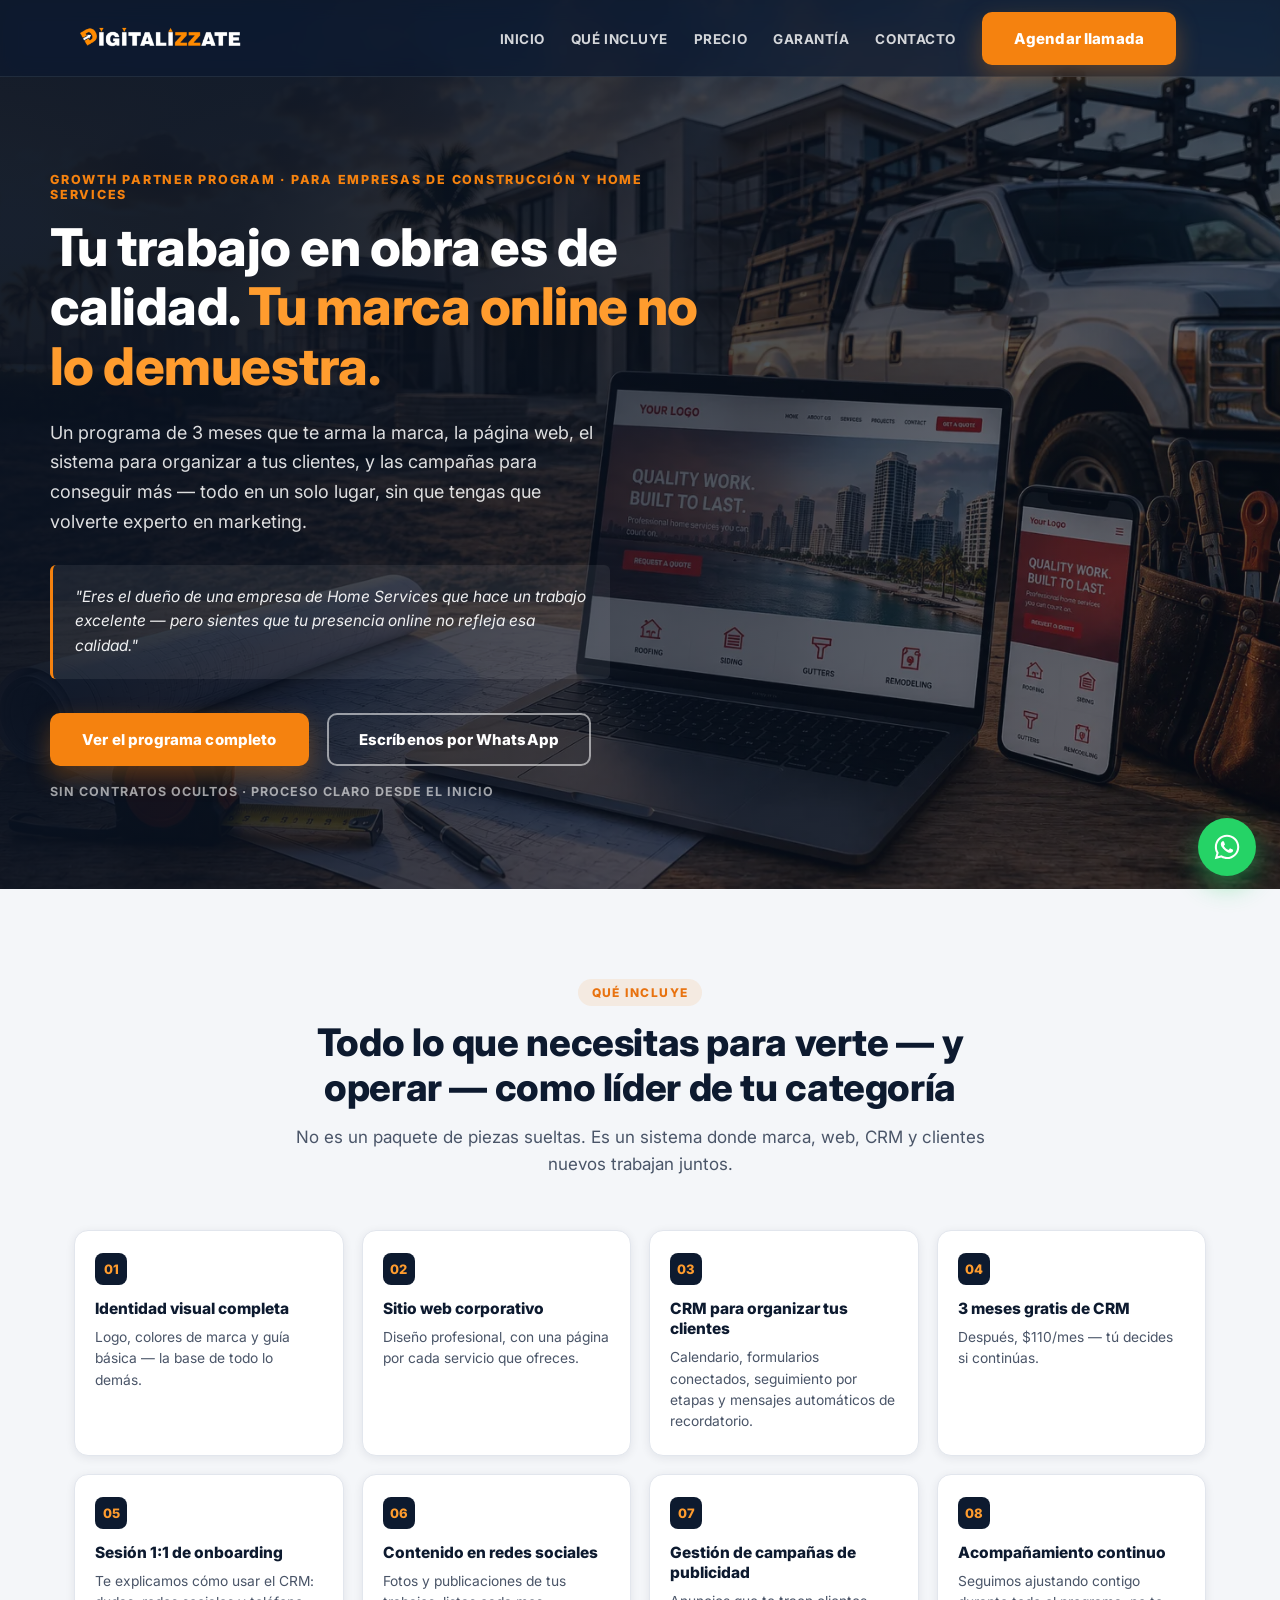
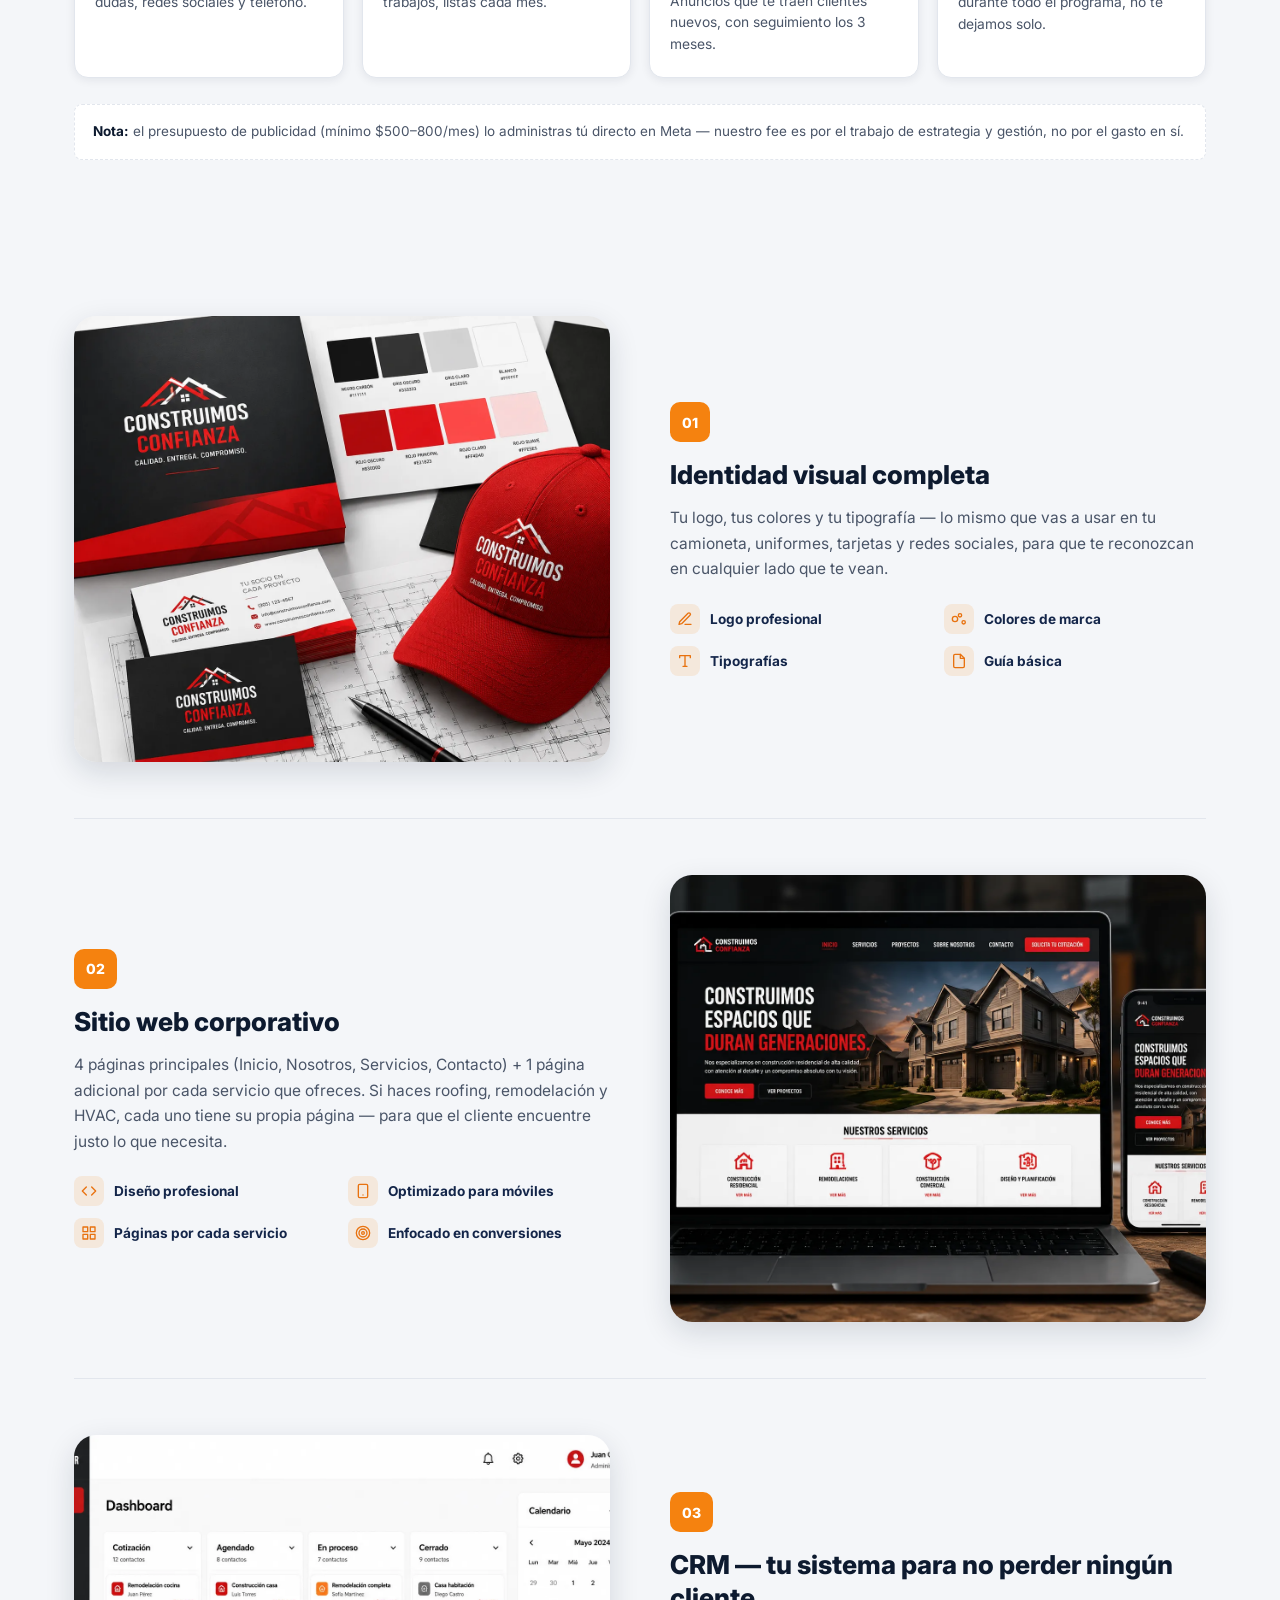
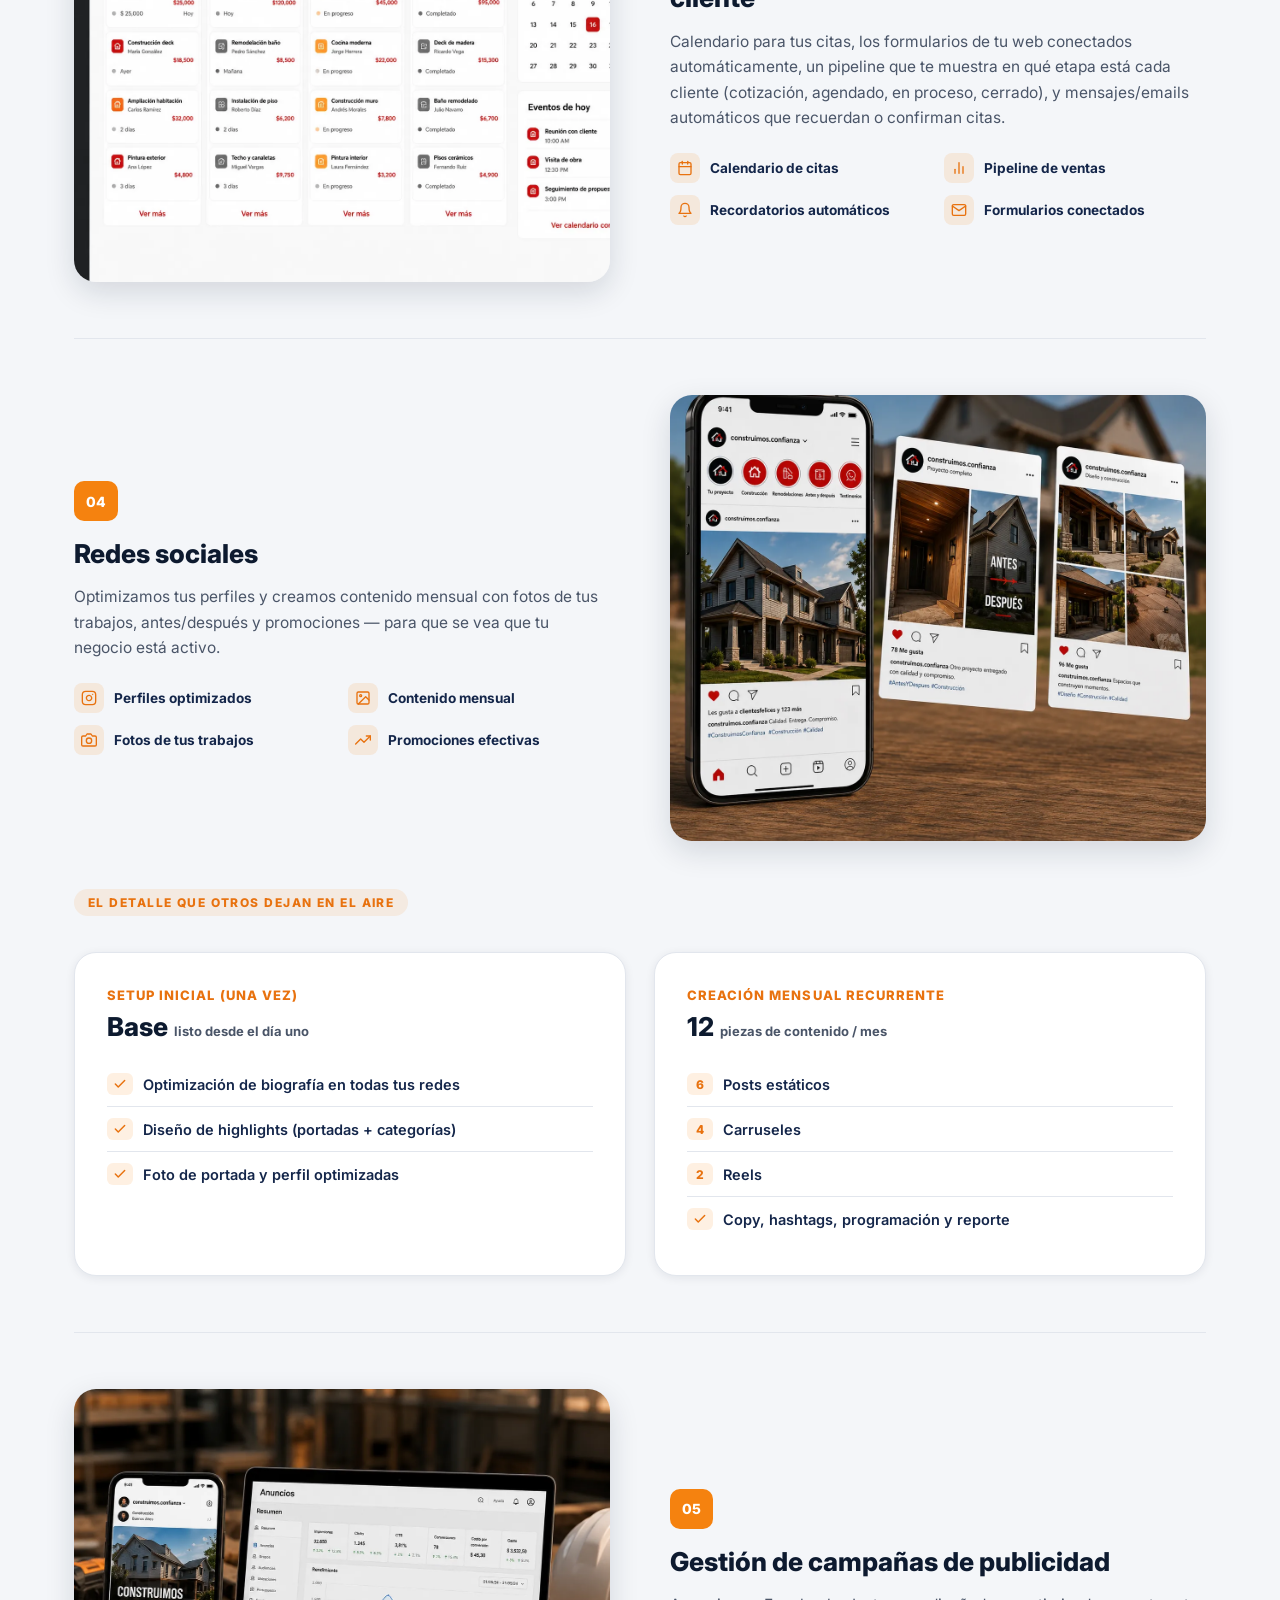
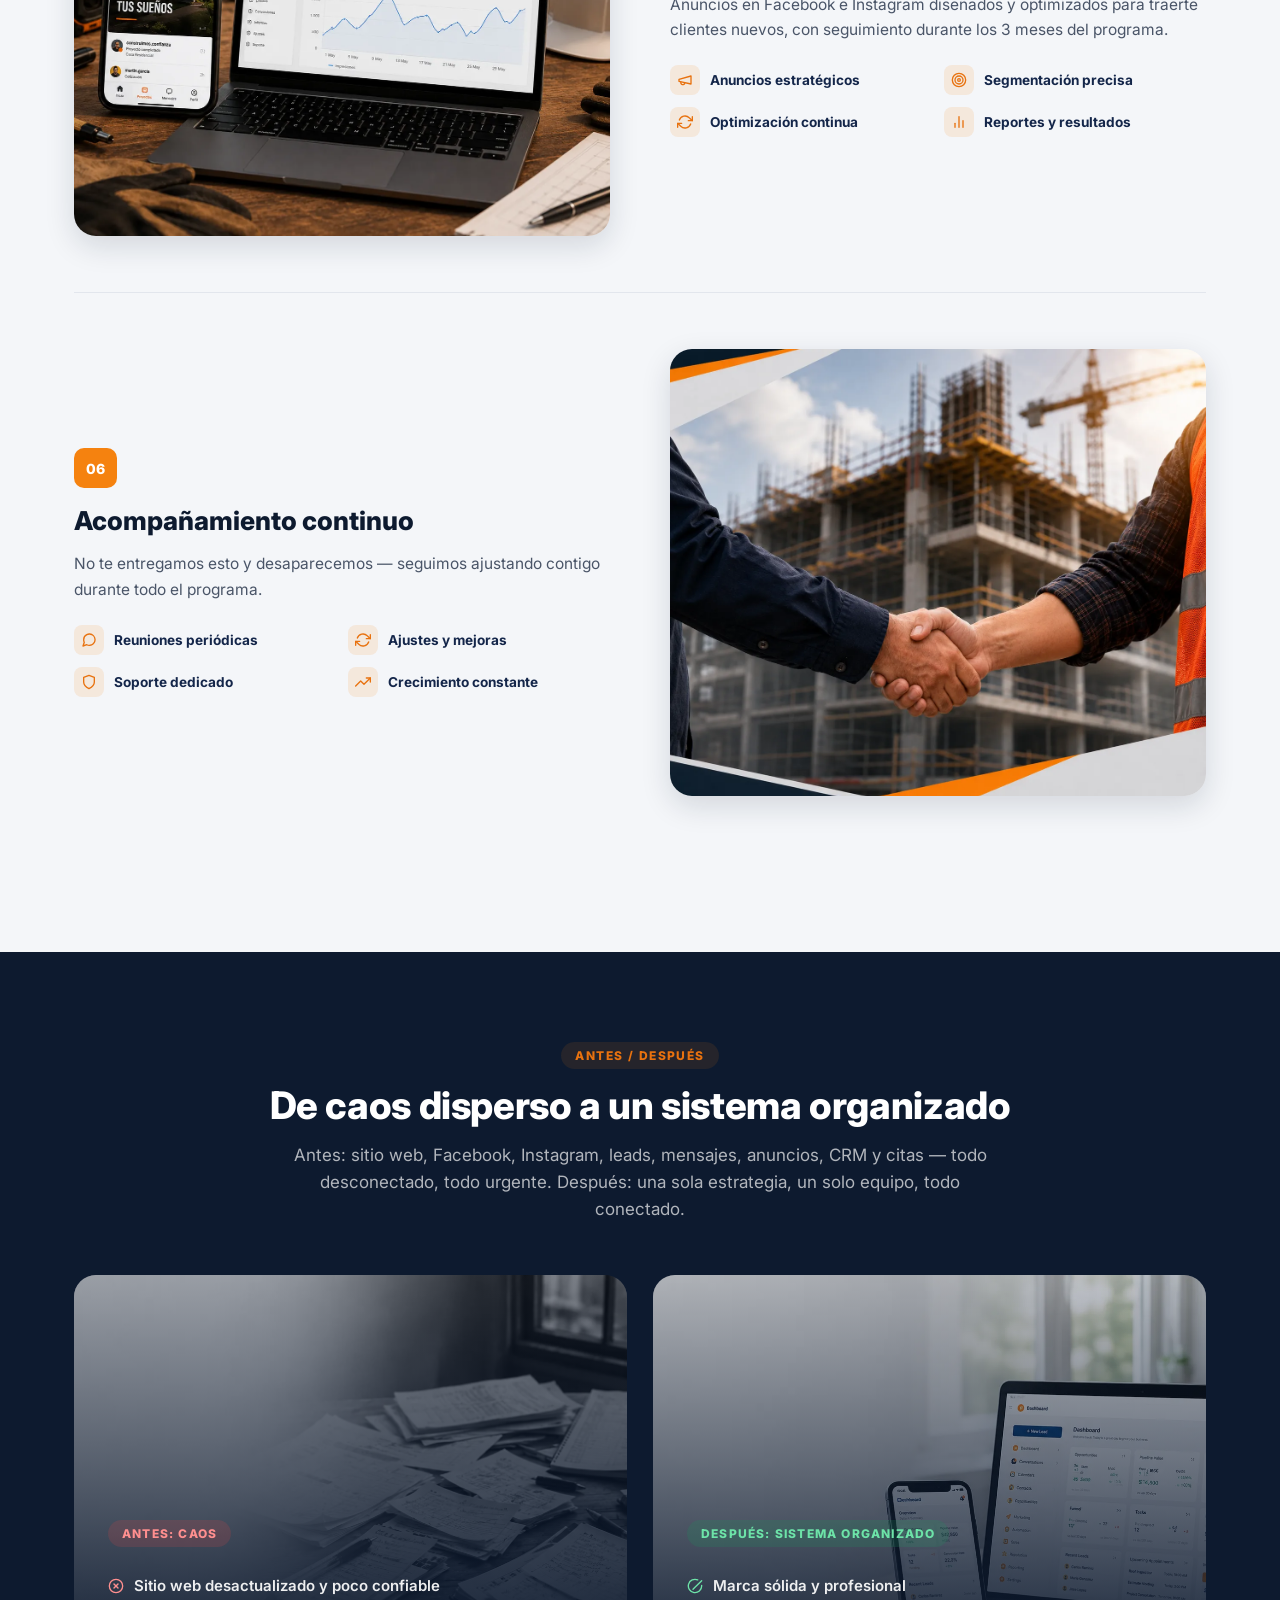
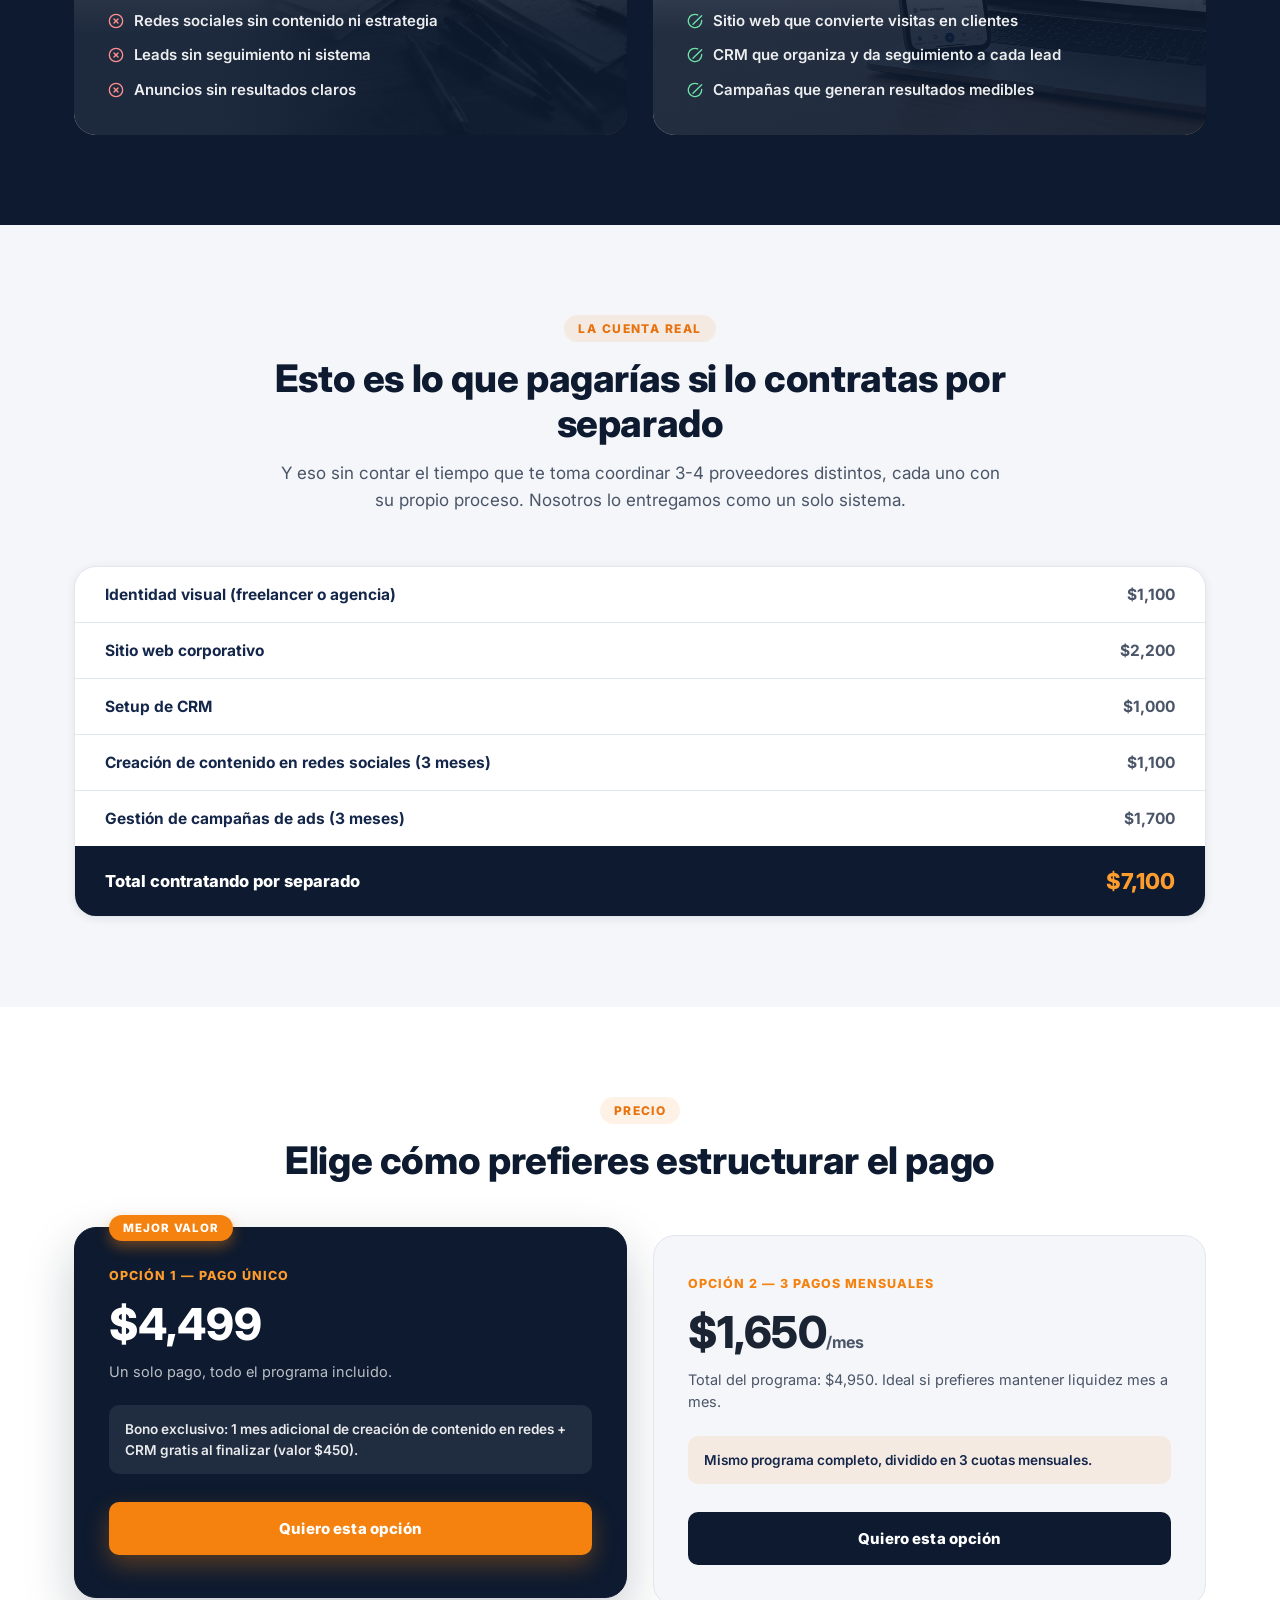
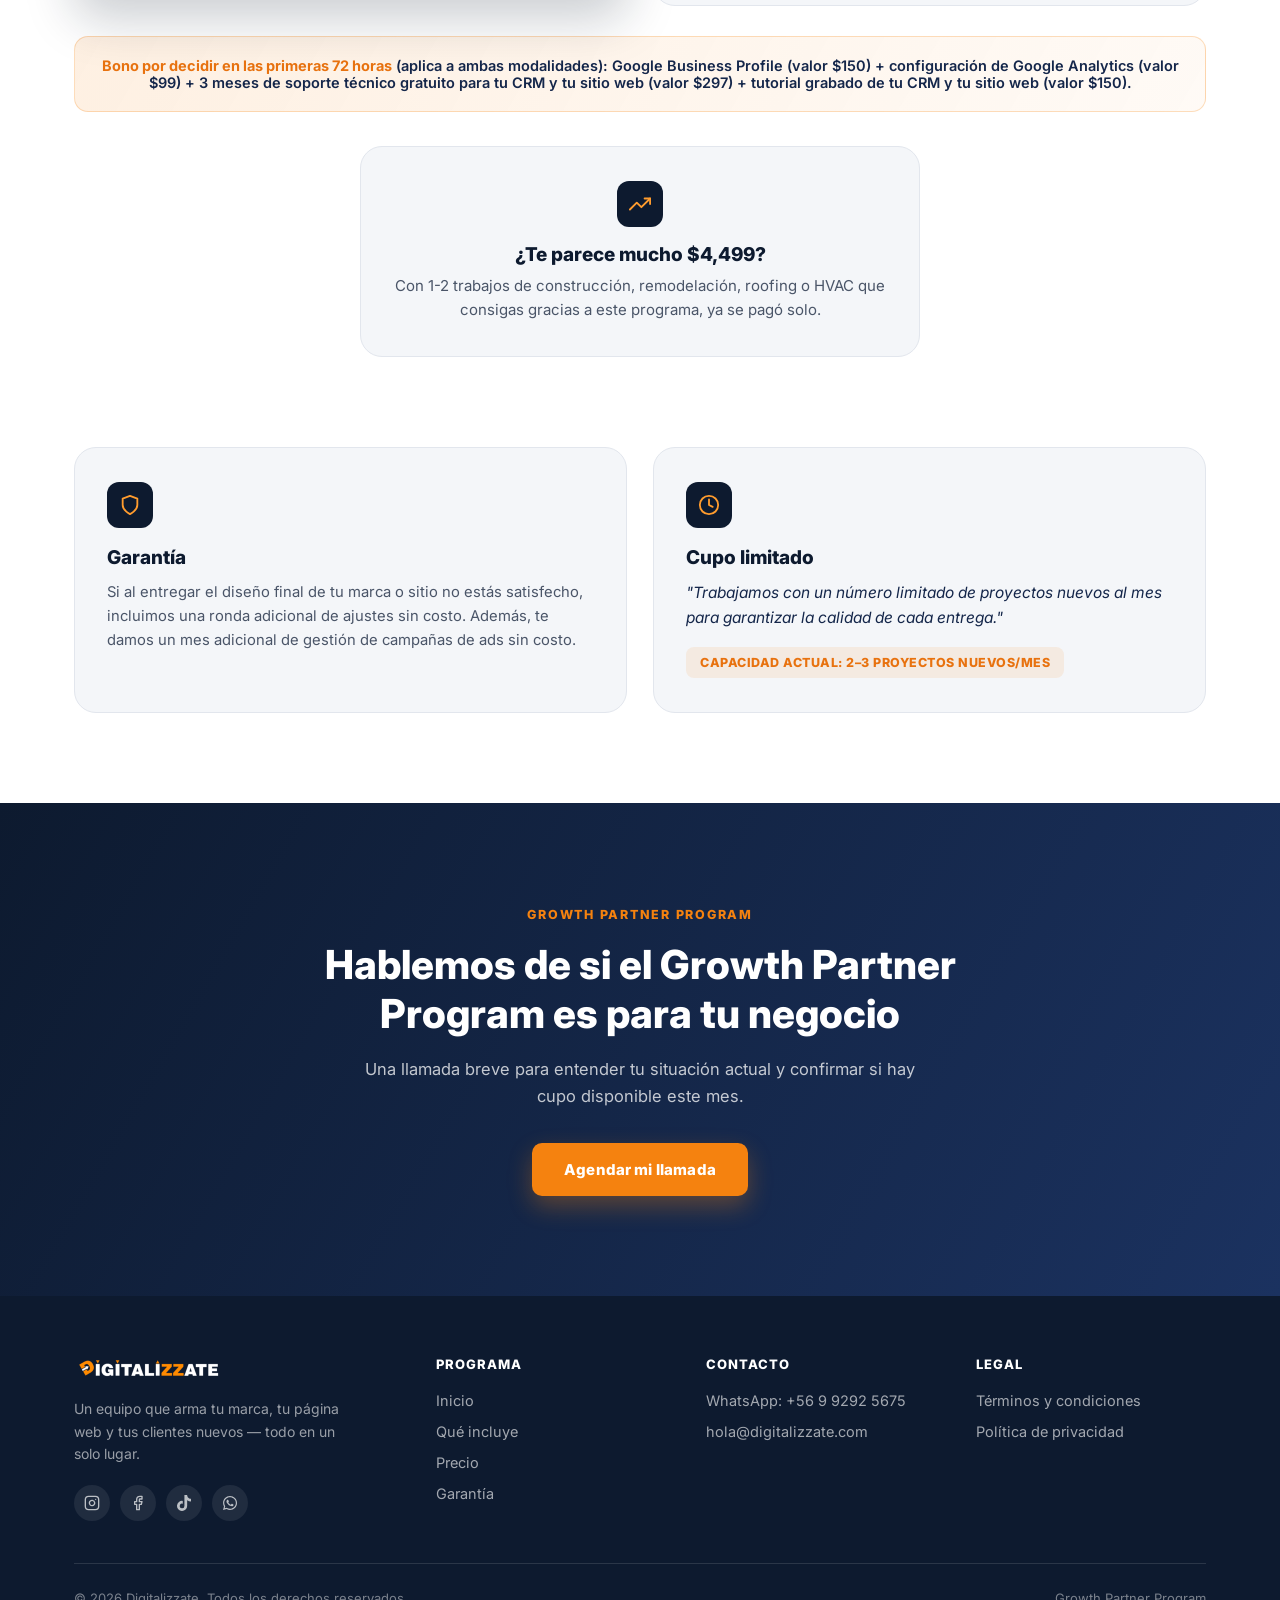
==== commit 66539b1b: "Actualizar precio GPP a $1,650x3 y agregar frases de ROI en Corporate Website y GPP" ====
--- a/index.html
+++ b/index.html
@@ -311,8 +311,8 @@
       </div>
       <div class="price-card">
         <span class="price-eyebrow">Opción 2 — 3 pagos mensuales</span>
-        <div class="price-amount">$1,833<span>/mes</span></div>
-        <p class="price-desc">Total del programa: $5,499. Ideal si prefieres mantener liquidez mes a mes.</p>
+        <div class="price-amount">$1,650<span>/mes</span></div>
+        <p class="price-desc">Total del programa: $4,950. Ideal si prefieres mantener liquidez mes a mes.</p>
         <div class="price-bonus">Mismo programa completo, dividido en 3 cuotas mensuales.</div>
         <a href="https://api.whatsapp.com/send/?phone=56992925675&text=Hola%2C%20me%20interesa%20la%20opci%C3%B3n%20de%203%20pagos%20mensuales%20del%20Growth%20Partner%20Program&type=phone_number&app_absent=0" class="btn btn-dark btn-block" target="_blank" rel="noopener">Quiero esta opción</a>
       </div>
@@ -323,7 +323,7 @@
     <div class="reframe-box">
       <span class="reframe-icon"><svg viewBox="0 0 24 24" fill="none" stroke="currentColor" stroke-width="2" stroke-linecap="round" stroke-linejoin="round"><polyline points="23 6 13.5 15.5 8.5 10.5 1 18"/><polyline points="17 6 23 6 23 12"/></svg></span>
       <p class="reframe-q">¿Te parece mucho $4,499?</p>
-      <p class="reframe-a">Con 1-2 trabajos adicionales que consigas gracias a este programa, ya se pagó solo.</p>
+      <p class="reframe-a">Con 1-2 trabajos de construcción, remodelación, roofing o HVAC que consigas gracias a este programa, ya se pagó solo.</p>
     </div>
   </div>
 </section>
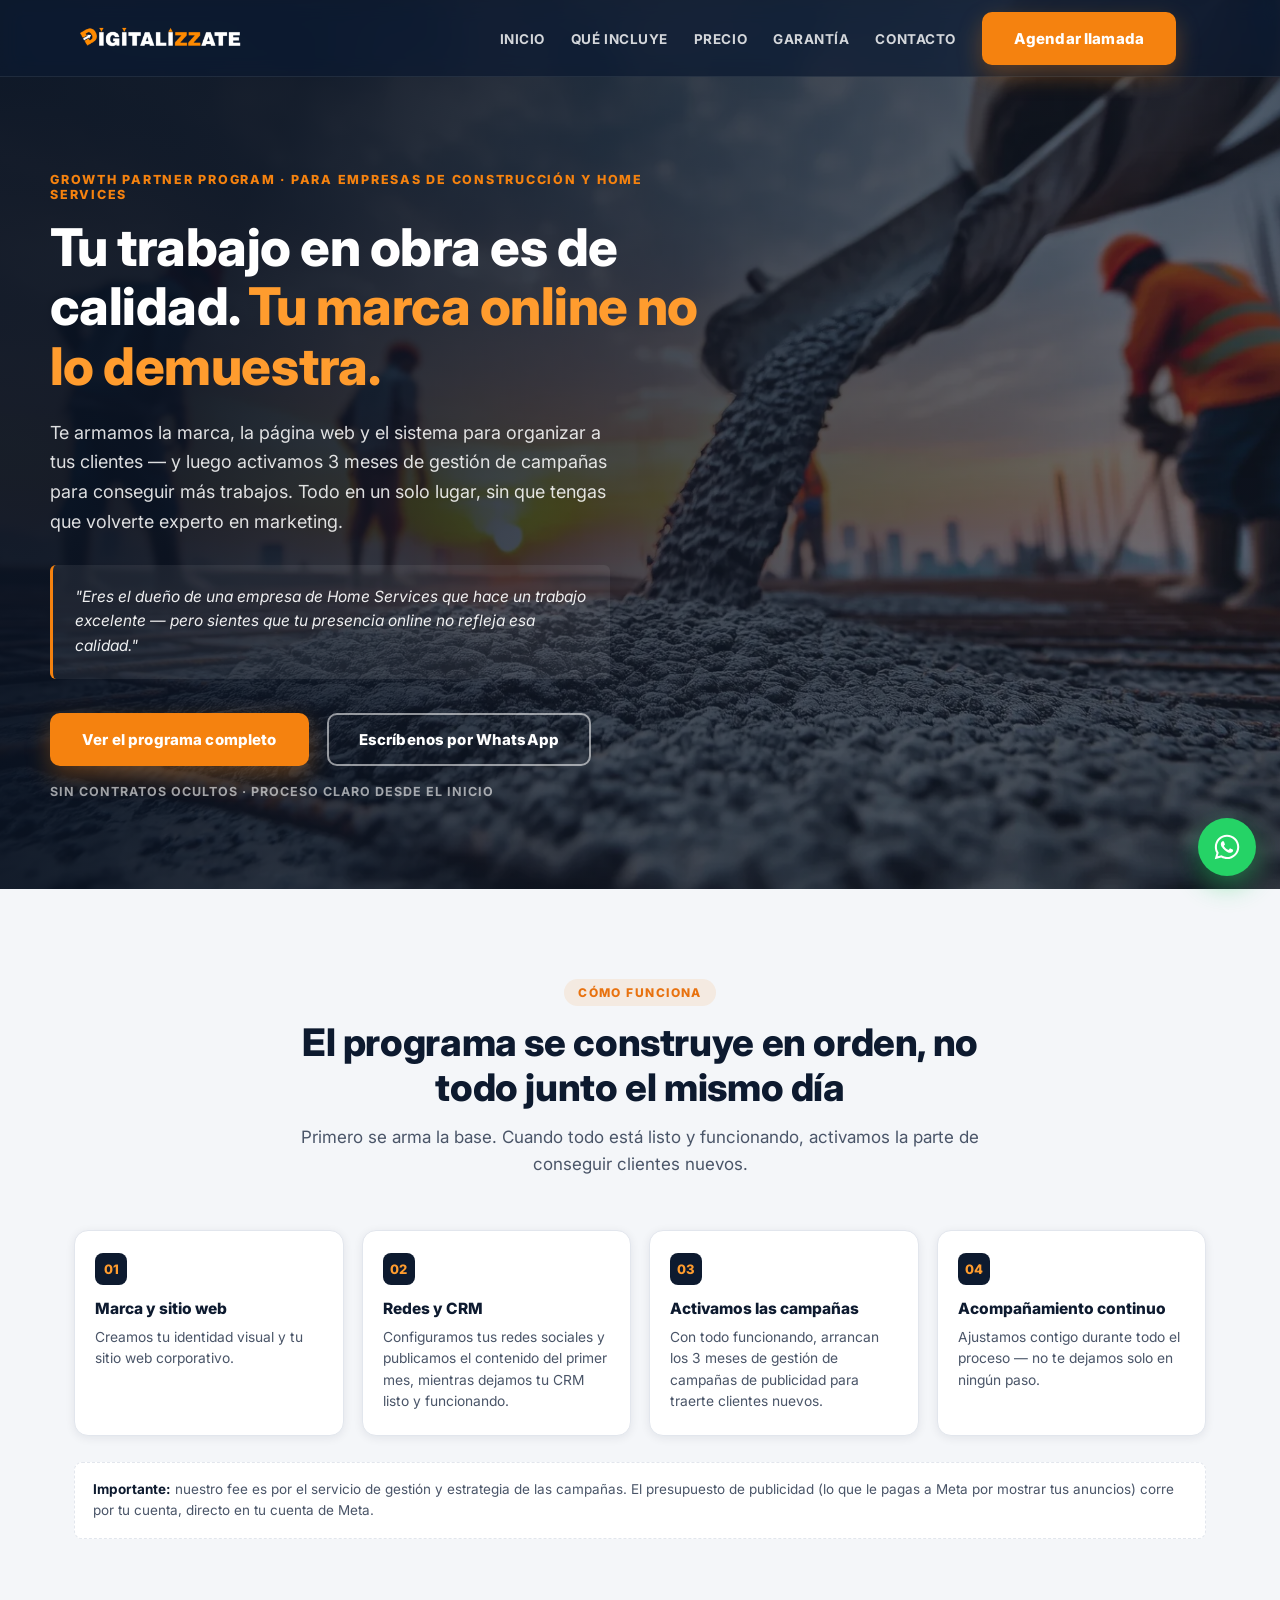
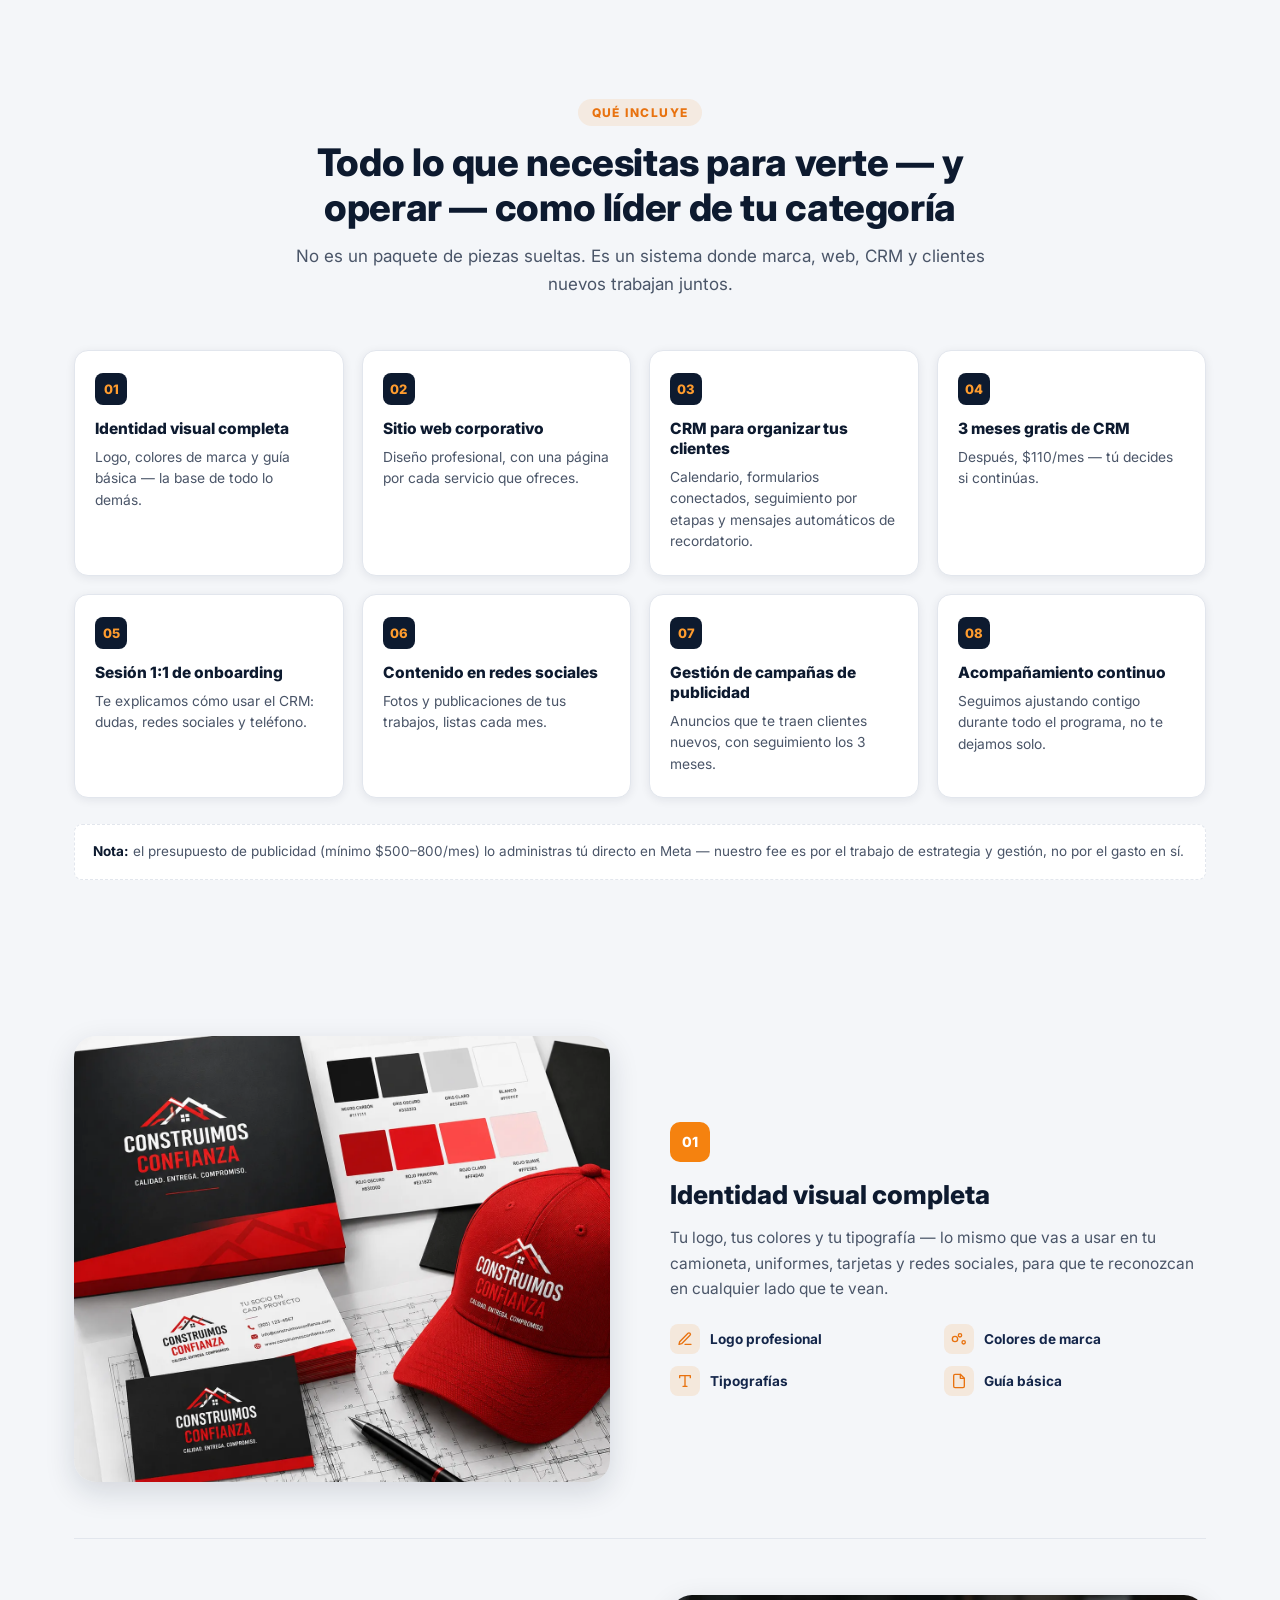
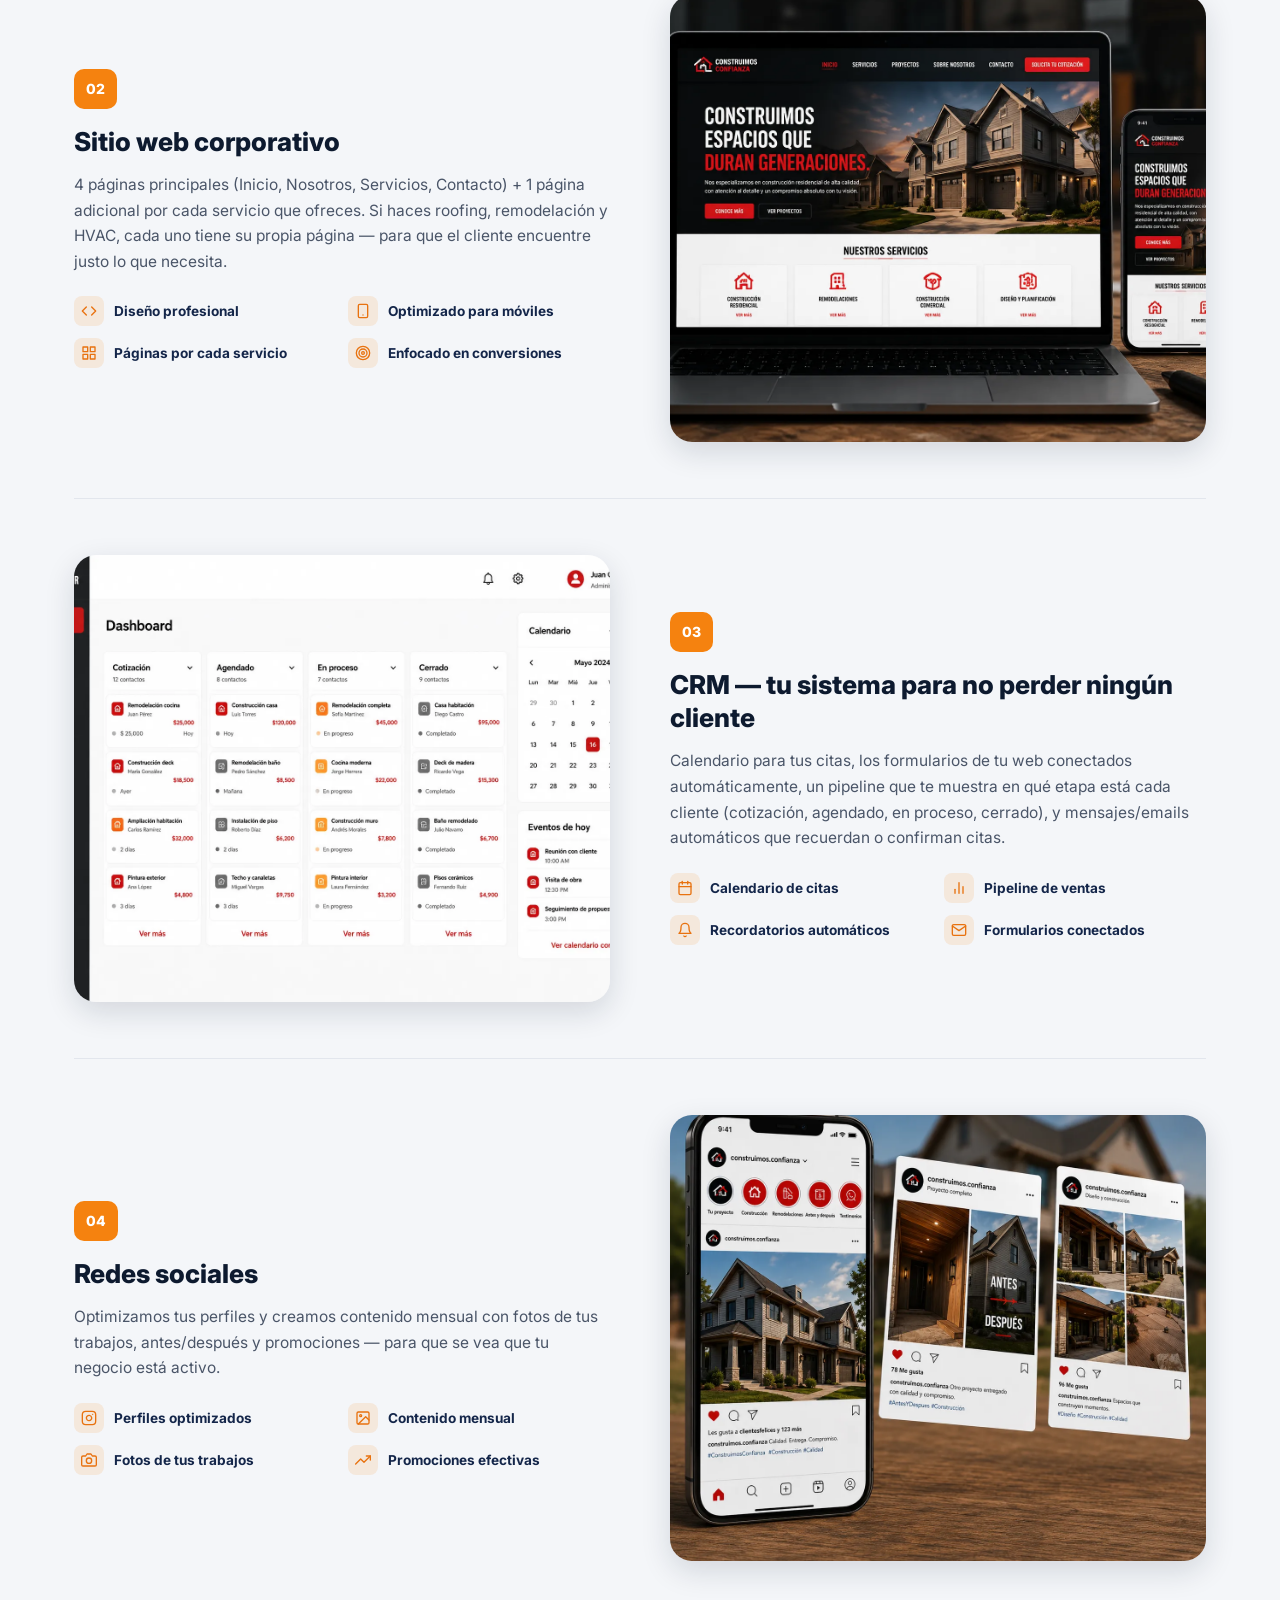
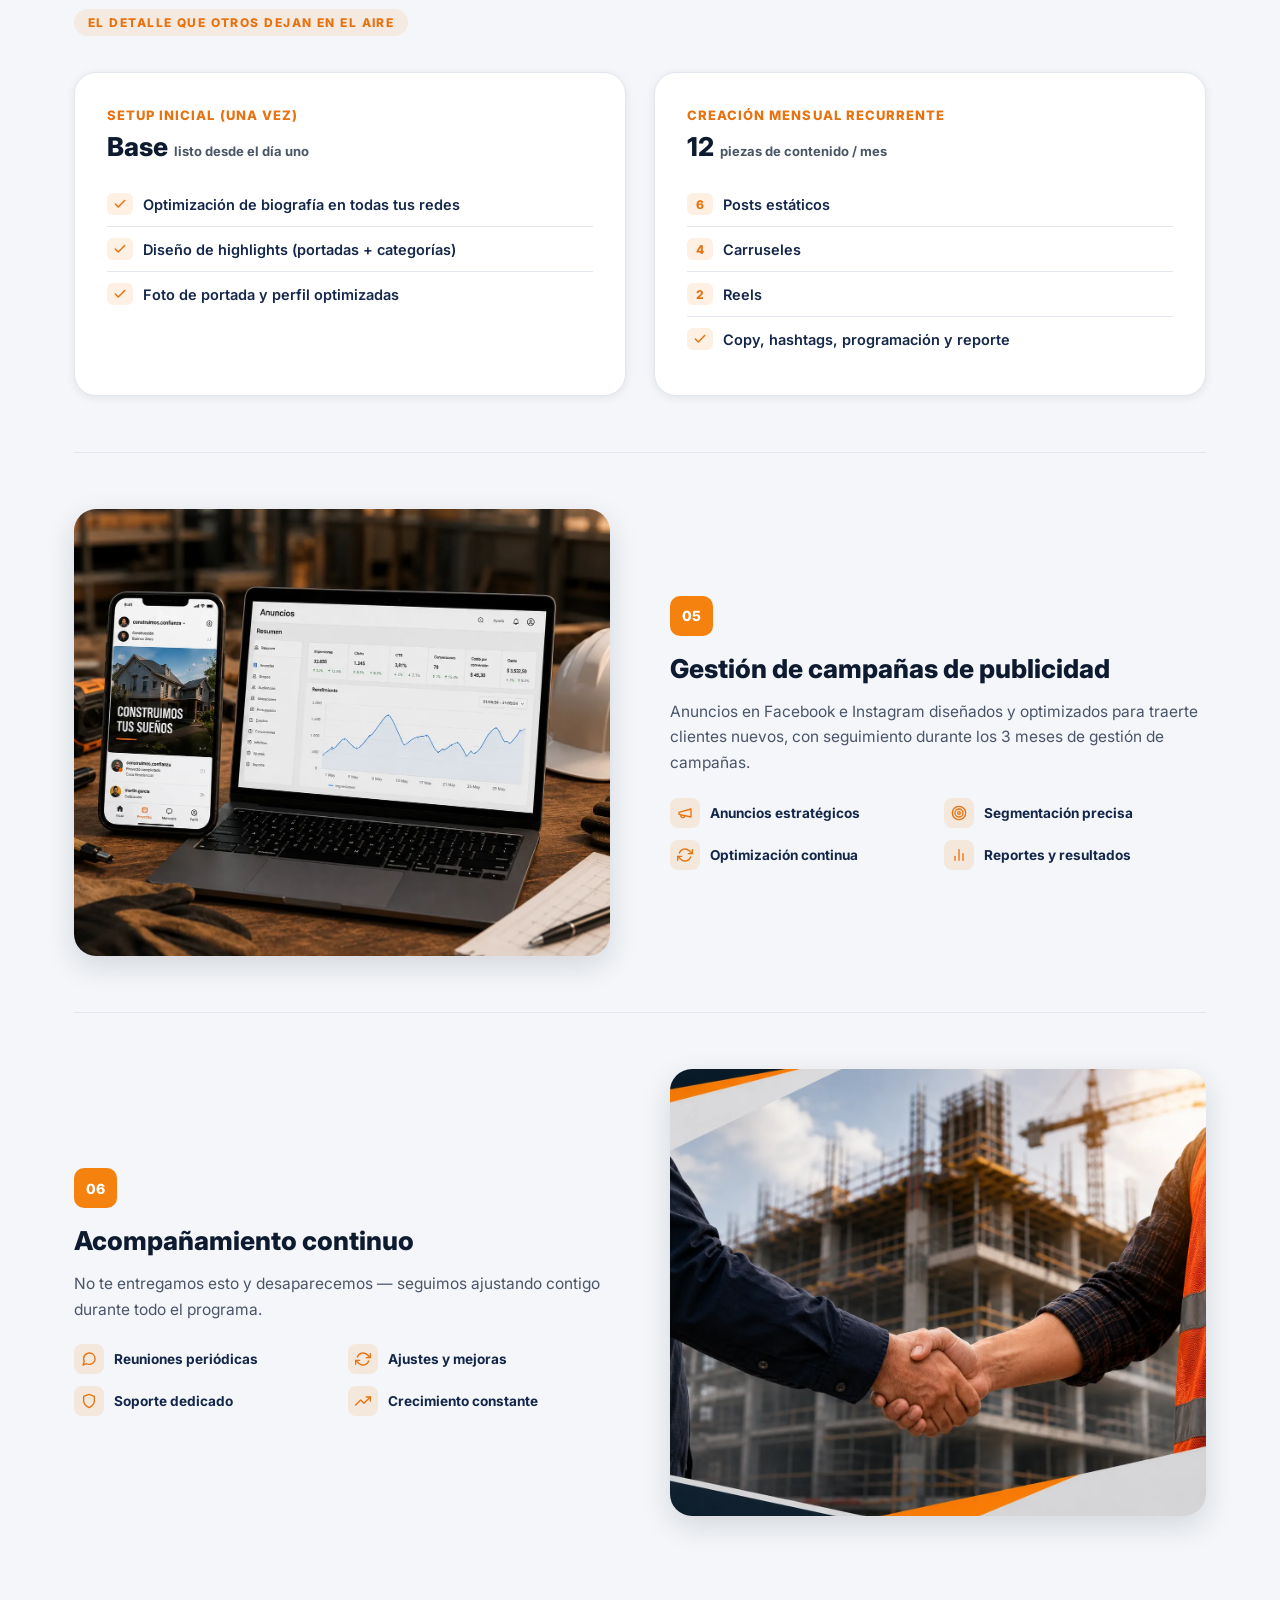
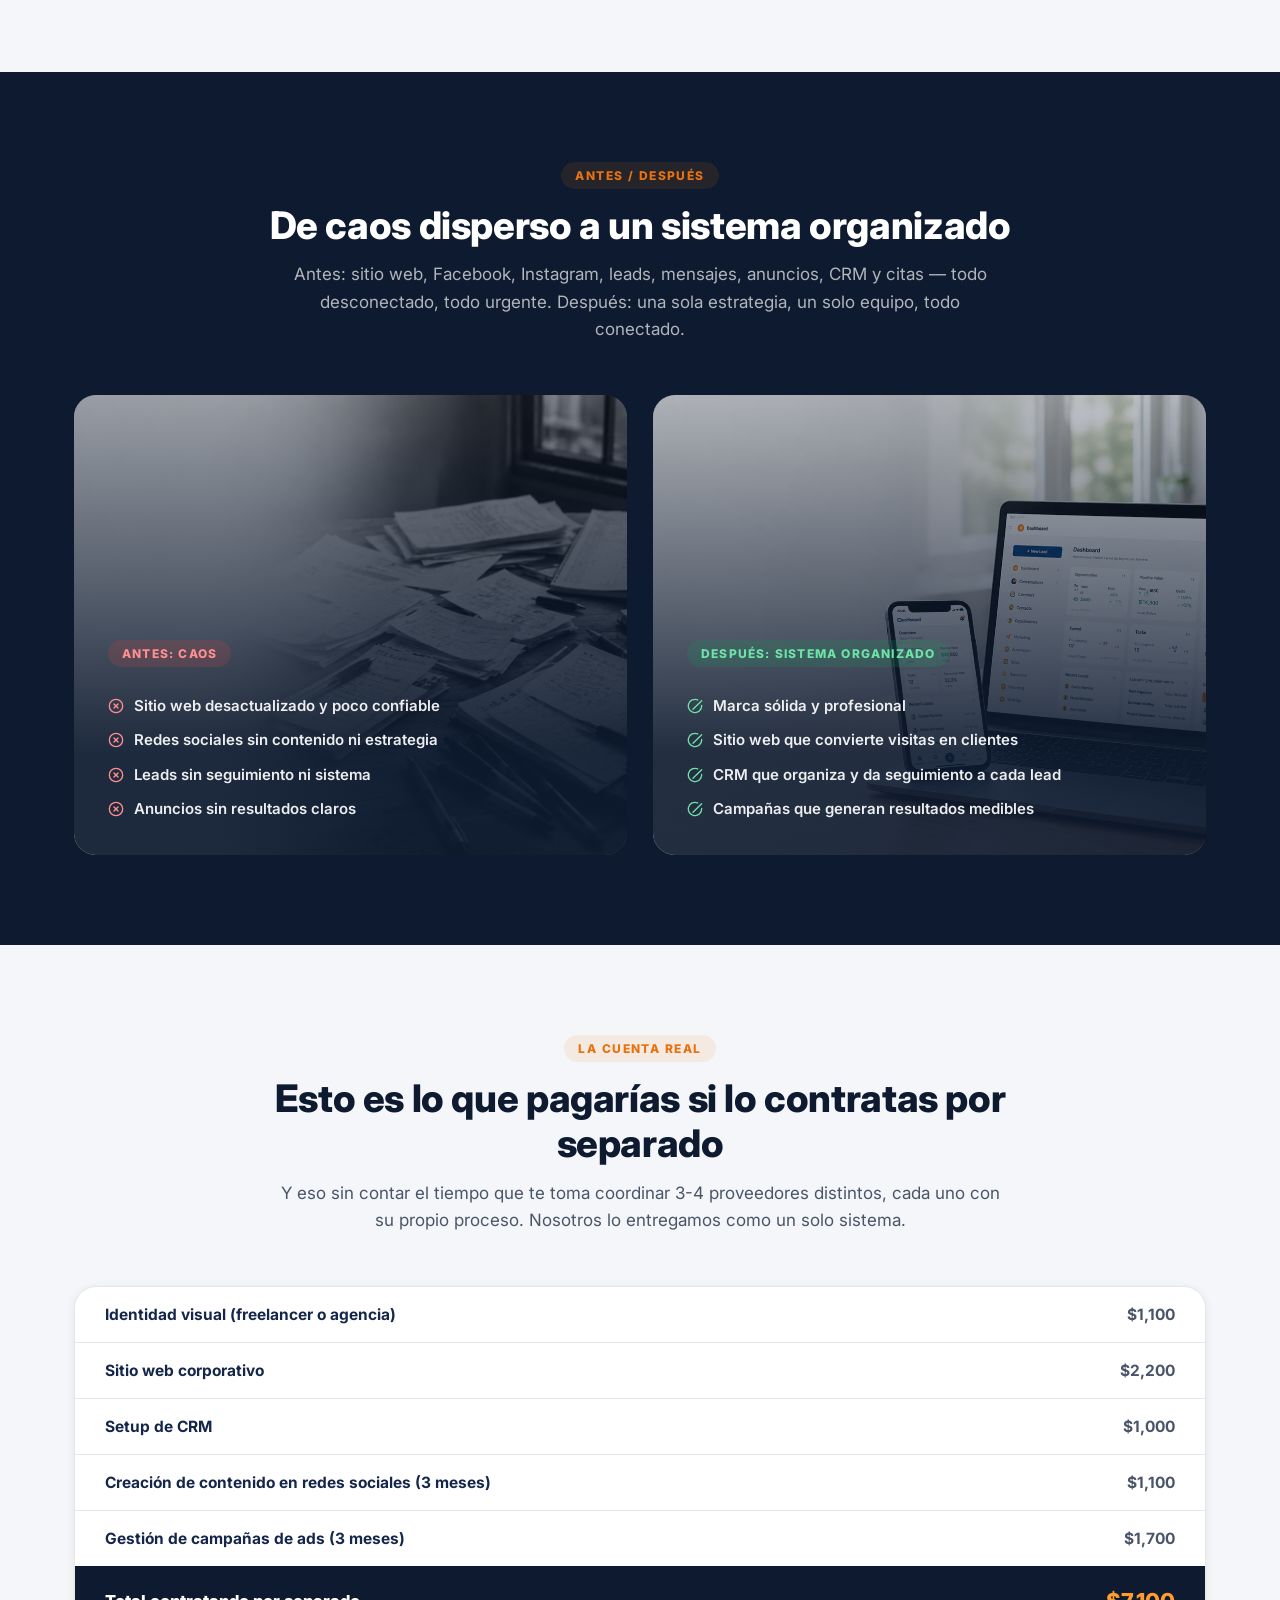
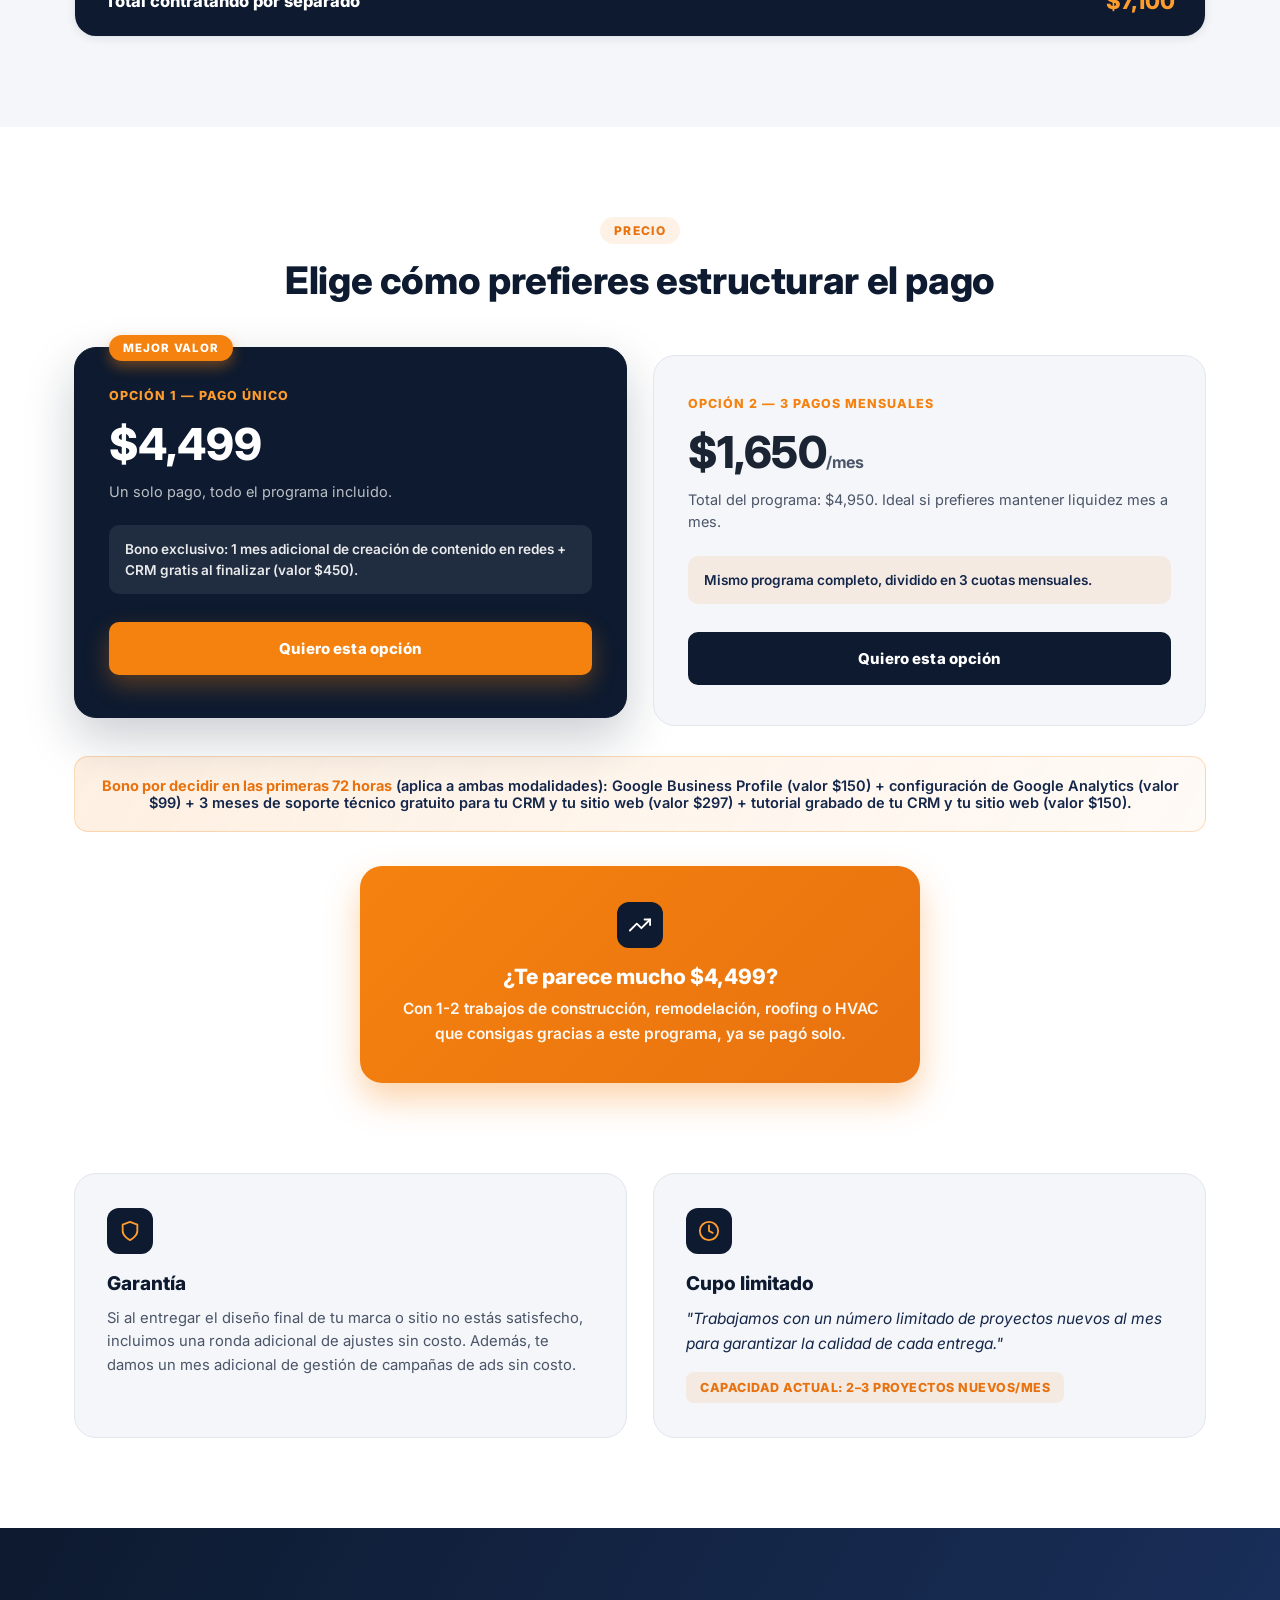
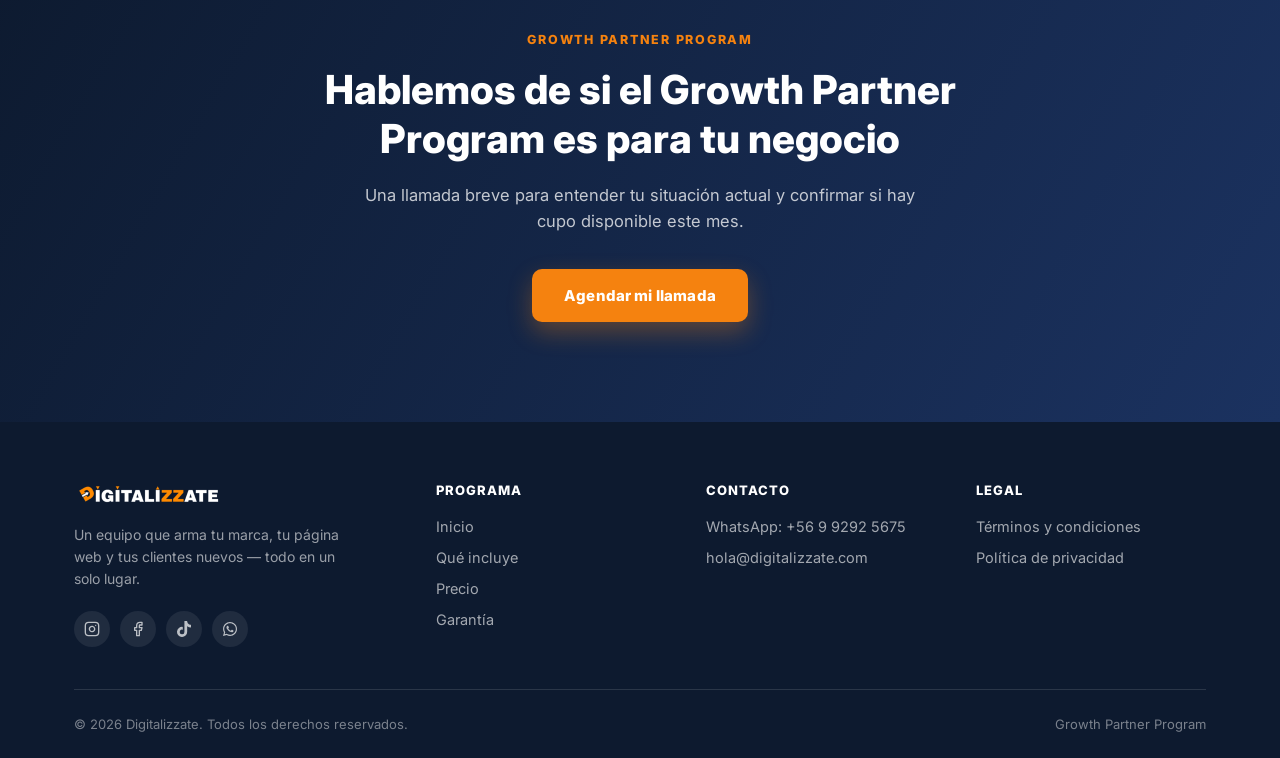
==== commit 120ec017: "Add remaining sector photos, fix GPP timeline copy, reframe home gallery - Add 5 new trade photos (l" ====
--- a/index.html
+++ b/index.html
@@ -4,7 +4,7 @@
 <meta charset="UTF-8">
 <meta name="viewport" content="width=device-width, initial-scale=1.0">
 <title>Growth Partner Program | Digitalizzate</title>
-<meta name="description" content="Un programa de 3 meses que te arma la marca, la página web, el CRM y las campañas para conseguir más clientes — todo en un solo lugar.">
+<meta name="description" content="Te armamos la marca, la página web y el CRM, y luego activamos 3 meses de gestión de campañas para conseguir más clientes — todo en un solo lugar.">
 <link rel="icon" type="image/png" href="assets/img/favicon.png">
 <link rel="preconnect" href="https://fonts.googleapis.com">
 <link rel="preconnect" href="https://fonts.gstatic.com" crossorigin>
@@ -45,7 +45,7 @@
   <div class="hero-inner">
     <span class="eyebrow">Growth Partner Program · Para empresas de construcción y home services</span>
     <h1>Tu trabajo en obra es de calidad. <span class="accent">Tu marca online no lo demuestra.</span></h1>
-    <p class="hero-sub">Un programa de 3 meses que te arma la marca, la página web, el sistema para organizar a tus clientes, y las campañas para conseguir más — todo en un solo lugar, sin que tengas que volverte experto en marketing.</p>
+    <p class="hero-sub">Te armamos la marca, la página web y el sistema para organizar a tus clientes — y luego activamos 3 meses de gestión de campañas para conseguir más trabajos. Todo en un solo lugar, sin que tengas que volverte experto en marketing.</p>
     <div class="identity-box">
       "Eres el dueño de una empresa de Home Services que hace un trabajo excelente — pero sientes que tu presencia online no refleja esa calidad."
     </div>
@@ -55,6 +55,42 @@
     </div>
     <p class="hero-micro">Sin contratos ocultos · Proceso claro desde el inicio</p>
   </div>
+  </div>
+</section>
+
+<!-- ================= CÓMO FUNCIONA EL PROCESO ================= -->
+<section class="summary" id="proceso">
+  <div class="container">
+    <div class="section-head">
+      <span class="section-tag">Cómo funciona</span>
+      <h2 class="section-title">El programa se construye en orden, no todo junto el mismo día</h2>
+      <p class="section-lead" style="margin-left:auto;margin-right:auto;">Primero se arma la base. Cuando todo está listo y funcionando, activamos la parte de conseguir clientes nuevos.</p>
+    </div>
+
+    <div class="summary-grid">
+      <div class="summary-card">
+        <span class="summary-num">01</span>
+        <h3>Marca y sitio web</h3>
+        <p>Creamos tu identidad visual y tu sitio web corporativo.</p>
+      </div>
+      <div class="summary-card">
+        <span class="summary-num">02</span>
+        <h3>Redes y CRM</h3>
+        <p>Configuramos tus redes sociales y publicamos el contenido del primer mes, mientras dejamos tu CRM listo y funcionando.</p>
+      </div>
+      <div class="summary-card">
+        <span class="summary-num">03</span>
+        <h3>Activamos las campañas</h3>
+        <p>Con todo funcionando, arrancan los 3 meses de gestión de campañas de publicidad para traerte clientes nuevos.</p>
+      </div>
+      <div class="summary-card">
+        <span class="summary-num">04</span>
+        <h3>Acompañamiento continuo</h3>
+        <p>Ajustamos contigo durante todo el proceso — no te dejamos solo en ningún paso.</p>
+      </div>
+    </div>
+
+    <p class="summary-note"><strong>Importante:</strong> nuestro fee es por el servicio de gestión y estrategia de las campañas. El presupuesto de publicidad (lo que le pagas a Meta por mostrar tus anuncios) corre por tu cuenta, directo en tu cuenta de Meta.</p>
   </div>
 </section>
 
@@ -208,7 +244,7 @@
       <div class="feature-copy">
         <span class="feature-badge">05</span>
         <h3>Gestión de campañas de publicidad</h3>
-        <p>Anuncios en Facebook e Instagram diseñados y optimizados para traerte clientes nuevos, con seguimiento durante los 3 meses del programa.</p>
+        <p>Anuncios en Facebook e Instagram diseñados y optimizados para traerte clientes nuevos, con seguimiento durante los 3 meses de gestión de campañas.</p>
         <div class="tag-grid">
           <div class="tag-item"><span class="tag-icon"><svg viewBox="0 0 24 24" fill="none" stroke="currentColor" stroke-width="2" stroke-linecap="round" stroke-linejoin="round"><path d="M3 11l18-5v12L3 14v-3z"/><path d="M11.6 16.8a3 3 0 1 1-5.8-1.6"/></svg></span>Anuncios estratégicos</div>
           <div class="tag-item"><span class="tag-icon"><svg viewBox="0 0 24 24" fill="none" stroke="currentColor" stroke-width="2" stroke-linecap="round" stroke-linejoin="round"><circle cx="12" cy="12" r="10"/><circle cx="12" cy="12" r="6"/><circle cx="12" cy="12" r="2"/></svg></span>Segmentación precisa</div>
--- a/assets/css/styles.css
+++ b/assets/css/styles.css
@@ -197,6 +197,9 @@
 }
 .nav-links a:hover { color: #fff; }
 
+.nav-links-full { gap: 18px; }
+.nav-links-full a { font-size: 12px; letter-spacing: 0.02em; white-space: nowrap; }
+
 .header-actions {
   display: flex;
   align-items: center;
@@ -224,11 +227,15 @@
   position: relative;
   padding: 168px 0 90px;
   color: #fff;
-  background: linear-gradient(115deg, rgba(9, 18, 33, 0.94) 20%, rgba(9, 18, 33, 0.72) 55%, rgba(9, 18, 33, 0.5) 100%), url('../img/hero.webp') center/cover no-repeat;
+  background: linear-gradient(115deg, rgba(9, 18, 33, 0.94) 20%, rgba(9, 18, 33, 0.72) 55%, rgba(9, 18, 33, 0.5) 100%), url('../img/site-concrete-pour.webp') center/cover no-repeat;
 }
 
 .hero-corporate {
   background: linear-gradient(115deg, rgba(9, 18, 33, 0.94) 20%, rgba(9, 18, 33, 0.72) 55%, rgba(9, 18, 33, 0.5) 100%), url('../img/hero-corporate-website.webp') center/cover no-repeat;
+}
+
+.hero-home {
+  background: linear-gradient(115deg, rgba(9, 18, 33, 0.94) 20%, rgba(9, 18, 33, 0.72) 55%, rgba(9, 18, 33, 0.5) 100%), url('../img/hero-home.webp') center/cover no-repeat;
 }
 
 .hero-container {
@@ -761,10 +768,10 @@
   margin: 34px auto 0;
   max-width: 560px;
   text-align: center;
-  padding: 34px 32px;
+  padding: 36px 32px;
   border-radius: var(--radius-lg);
-  background: var(--paper-soft);
-  border: 1px solid var(--border);
+  background: linear-gradient(135deg, var(--orange-500), var(--orange-600));
+  box-shadow: 0 16px 34px rgba(245, 130, 15, 0.35);
 }
 
 .reframe-icon {
@@ -775,13 +782,13 @@
   height: 46px;
   border-radius: 12px;
   background: var(--navy-900);
-  color: var(--orange-400);
+  color: #fff;
   margin-bottom: 16px;
 }
 .reframe-icon svg { width: 22px; height: 22px; }
 
-.reframe-q { font-size: 19px; font-weight: 800; color: var(--navy-900); }
-.reframe-a { margin-top: 8px; font-size: 15px; line-height: 1.6; color: var(--ink-soft); }
+.reframe-q { font-size: 21px; font-weight: 800; color: #fff; }
+.reframe-a { margin-top: 8px; font-size: 15.5px; line-height: 1.6; color: rgba(255, 255, 255, 0.95); font-weight: 600; }
 
 /* ---------------- Guarantee + scarcity ---------------- */
 .trust { padding: 0 0 90px; background: #fff; }
@@ -952,6 +959,206 @@
   70% { box-shadow: 0 0 0 14px rgba(37, 211, 102, 0), 0 10px 26px rgba(37,211,102,0.4); }
   100% { box-shadow: 0 0 0 0 rgba(37, 211, 102, 0), 0 10px 26px rgba(37,211,102,0.4); }
 }
+
+/* ---------------- Sector strip (home hero) ---------------- */
+.sector-strip-wrap {
+  position: relative;
+  z-index: 2;
+  margin-top: 46px;
+  padding: 18px 0;
+  border-top: 1px solid rgba(255, 255, 255, 0.14);
+}
+.sector-strip { display: flex; flex-wrap: wrap; gap: 20px 30px; }
+.sector-item {
+  display: inline-flex;
+  align-items: center;
+  gap: 8px;
+  font-size: 12.5px;
+  font-weight: 700;
+  letter-spacing: 0.04em;
+  text-transform: uppercase;
+  color: rgba(255, 255, 255, 0.75);
+  white-space: nowrap;
+}
+.sector-icon { display: inline-flex; color: var(--orange-400); }
+.sector-icon svg { width: 16px; height: 16px; }
+
+/* ---------------- Trabajamos con negocios como (galería) ---------------- */
+.gallery { padding: 80px 0; background: #fff; }
+.gallery-grid { display: grid; grid-template-columns: repeat(4, 1fr); gap: 20px; }
+.gallery-item {
+  position: relative;
+  margin: 0;
+  border-radius: var(--radius-lg);
+  overflow: hidden;
+  box-shadow: var(--shadow-md);
+}
+.gallery-item img {
+  display: block;
+  width: 100%;
+  height: 190px;
+  object-fit: cover;
+}
+.gallery-item figcaption {
+  position: absolute;
+  left: 0;
+  right: 0;
+  bottom: 0;
+  padding: 16px 20px;
+  background: linear-gradient(0deg, rgba(9, 18, 33, 0.82), rgba(9, 18, 33, 0));
+  color: #fff;
+  font-weight: 700;
+  font-size: 14px;
+}
+
+/* ---------------- La diferencia ---------------- */
+.diff { padding: 80px 0; background: #fff; }
+.diff-grid { display: grid; grid-template-columns: repeat(3, 1fr); gap: 26px; }
+.diff-icon {
+  display: inline-flex;
+  align-items: center;
+  justify-content: center;
+  width: 52px;
+  height: 52px;
+  border-radius: 14px;
+  background: rgba(245, 130, 15, 0.1);
+  color: var(--orange-600);
+  margin-bottom: 18px;
+}
+.diff-icon svg { width: 24px; height: 24px; }
+.diff-card h3 { font-size: 18px; font-weight: 800; color: var(--navy-900); }
+.diff-card p { margin-top: 10px; font-size: 14.5px; line-height: 1.6; color: var(--ink-soft); }
+
+/* ---------------- Frase de posicionamiento ---------------- */
+.positioning { padding: 35px 0; background: var(--paper-soft); text-align: center; }
+.positioning-quote {
+  font-size: clamp(22px, 3vw, 30px);
+  font-weight: 800;
+  color: var(--navy-900);
+  max-width: 820px;
+  margin: 0 auto;
+  line-height: 1.35;
+}
+.positioning-quote span { color: var(--orange-600); }
+
+/* ---------------- Pains grid modifier (4 cards) ---------------- */
+.pain-grid-4 { grid-template-columns: repeat(4, 1fr); }
+
+/* ---------------- Plans grid (home) ---------------- */
+.plans-grid {
+  display: grid;
+  grid-template-columns: repeat(4, 1fr);
+  gap: 20px;
+  margin-top: 46px;
+  align-items: stretch;
+}
+.plans-grid .price-card { padding: 32px 26px; text-align: center; }
+
+/* ---------------- Growth Partner flagship section ---------------- */
+.flagship { padding: 90px 0; background: var(--navy-900); color: #fff; }
+.flagship-head { max-width: 760px; margin: 0 auto; text-align: center; }
+.flagship-head .eyebrow { justify-content: center; }
+.flagship-head h2 {
+  margin-top: 16px;
+  font-size: clamp(26px, 3.4vw, 38px);
+  font-weight: 800;
+  line-height: 1.22;
+  color: #fff;
+}
+.flagship-head .identity-box { margin-left: auto; margin-right: auto; }
+.flagship-sub {
+  margin-top: 22px;
+  font-size: 16px;
+  line-height: 1.65;
+  color: rgba(255, 255, 255, 0.75);
+  max-width: 640px;
+  margin-left: auto;
+  margin-right: auto;
+}
+
+.flagship-includes {
+  margin: 46px auto 0;
+  max-width: 900px;
+  display: grid;
+  grid-template-columns: repeat(2, 1fr);
+  gap: 0 40px;
+}
+.flagship-includes li { border-top: none; padding: 10px 0; }
+
+.flagship-compare {
+  margin-top: 50px;
+  max-width: 900px;
+  margin-left: auto;
+  margin-right: auto;
+  display: grid;
+  grid-template-columns: repeat(2, 1fr);
+  gap: 20px;
+}
+.flagship-compare-col {
+  padding: 26px 24px;
+  border-radius: var(--radius-md);
+  background: rgba(255, 255, 255, 0.05);
+  border: 1px solid rgba(255, 255, 255, 0.12);
+}
+.flagship-compare-col p { margin-top: 12px; font-size: 14.5px; line-height: 1.6; color: rgba(255, 255, 255, 0.75); }
+.flagship-compare-col.before .compare-label { background: rgba(214, 69, 69, 0.18); color: #ff8f8f; }
+.flagship-compare-col.after .compare-label { background: rgba(30, 142, 90, 0.22); color: #6de3a8; }
+
+.flagship-price { margin-top: 50px; text-align: center; }
+.flagship-price-main { display: flex; align-items: baseline; justify-content: center; gap: 12px; flex-wrap: wrap; }
+.flagship-price-main .price-amount { margin-top: 0; }
+.flagship-price-note { font-size: 15px; font-weight: 700; color: rgba(255, 255, 255, 0.7); }
+.flagship-price-alt { margin-top: 8px; font-size: 14.5px; color: rgba(255, 255, 255, 0.6); }
+.flagship-price .price-bonus { margin: 20px auto 0; max-width: 640px; color: rgba(255, 255, 255, 0.85); }
+
+.flagship-note {
+  margin-top: 14px;
+  font-size: 14px;
+  line-height: 1.6;
+  color: rgba(255, 255, 255, 0.65);
+  max-width: 760px;
+  margin-left: auto;
+  margin-right: auto;
+  text-align: center;
+}
+.flagship-note strong { color: #fff; }
+
+.flagship-cta { margin-top: 36px; text-align: center; }
+
+/* ---------------- ¿Es para ti? ---------------- */
+.fit { padding: 90px 0; background: #fff; }
+.fit-grid { margin-top: 46px; display: grid; grid-template-columns: repeat(2, 1fr); gap: 26px; }
+.fit-card { padding: 34px 32px; border-radius: var(--radius-lg); border: 1px solid var(--border); }
+.fit-card.yes { background: rgba(30, 142, 90, 0.06); border-color: rgba(30, 142, 90, 0.25); }
+.fit-card.no { background: rgba(214, 69, 69, 0.05); border-color: rgba(214, 69, 69, 0.2); }
+.fit-label { display: inline-block; font-size: 12.5px; font-weight: 800; letter-spacing: 0.06em; text-transform: uppercase; margin-bottom: 18px; }
+.fit-card.yes .fit-label { color: #1e8e5a; }
+.fit-card.no .fit-label { color: #d64545; }
+.fit-card .compare-list li { color: var(--ink-soft); margin-top: 14px; }
+.fit-card.yes .compare-list li svg { color: #1e8e5a; }
+.fit-card.no .compare-list li svg { color: #d64545; }
+
+/* ---------------- FAQ ---------------- */
+.faq { padding: 90px 0; background: var(--paper-soft); }
+.faq-list { max-width: 820px; margin: 46px auto 0; display: flex; flex-direction: column; gap: 14px; }
+.faq-item { background: #fff; border: 1px solid var(--border); border-radius: var(--radius-md); padding: 6px 24px; }
+.faq-item summary {
+  list-style: none;
+  cursor: pointer;
+  padding: 18px 0;
+  font-weight: 700;
+  font-size: 15.5px;
+  color: var(--navy-900);
+  display: flex;
+  align-items: center;
+  justify-content: space-between;
+  gap: 16px;
+}
+.faq-item summary::-webkit-details-marker { display: none; }
+.faq-chevron { flex-shrink: 0; color: var(--orange-600); transition: transform 0.2s ease; }
+.faq-chevron svg { width: 18px; height: 18px; }
+.faq-item[open] .faq-chevron { transform: rotate(180deg); }
+.faq-item p { padding-bottom: 20px; margin-top: -6px; font-size: 14.5px; line-height: 1.6; color: var(--ink-soft); }
 
 /* ---------------- Responsive ---------------- */
 @media (max-width: 980px) {
@@ -965,10 +1172,18 @@
   .price-card.featured { transform: none; }
   .trust-grid { grid-template-columns: 1fr; }
   .pain-grid { grid-template-columns: 1fr; }
+  .pain-grid-4 { grid-template-columns: repeat(2, 1fr); }
+  .diff-grid { grid-template-columns: 1fr; }
+  .plans-grid { grid-template-columns: repeat(2, 1fr); }
+  .flagship-includes { grid-template-columns: 1fr; }
+  .flagship-compare { grid-template-columns: 1fr; }
+  .fit-grid { grid-template-columns: 1fr; }
   .footer-top { grid-template-columns: 1fr 1fr; }
+  .gallery-grid { grid-template-columns: repeat(2, 1fr); }
 }
 
 @media (max-width: 760px) {
+  .pain-grid-4 { grid-template-columns: 1fr; }
   .nav-panel { display: none; }
   .nav-toggle { display: flex; }
   .header.nav-open .nav-panel {
@@ -989,8 +1204,12 @@
   .header.nav-open .nav-cta { margin-top: 10px; }
   .hero { padding: 140px 0 70px; }
   .summary-grid { grid-template-columns: 1fr; }
+  .plans-grid { grid-template-columns: 1fr; }
   .value-row { flex-direction: column; align-items: flex-start; gap: 4px; }
   .value-total { flex-direction: column; align-items: flex-start; gap: 6px; }
   .footer-top { grid-template-columns: 1fr; }
   .footer-bottom { flex-direction: column; align-items: flex-start; }
-}
+  .gallery-grid { grid-template-columns: repeat(2, 1fr); gap: 12px; }
+  .gallery-item img { height: 130px; }
+  .gallery-item figcaption { padding: 10px 12px; font-size: 12px; }
+}
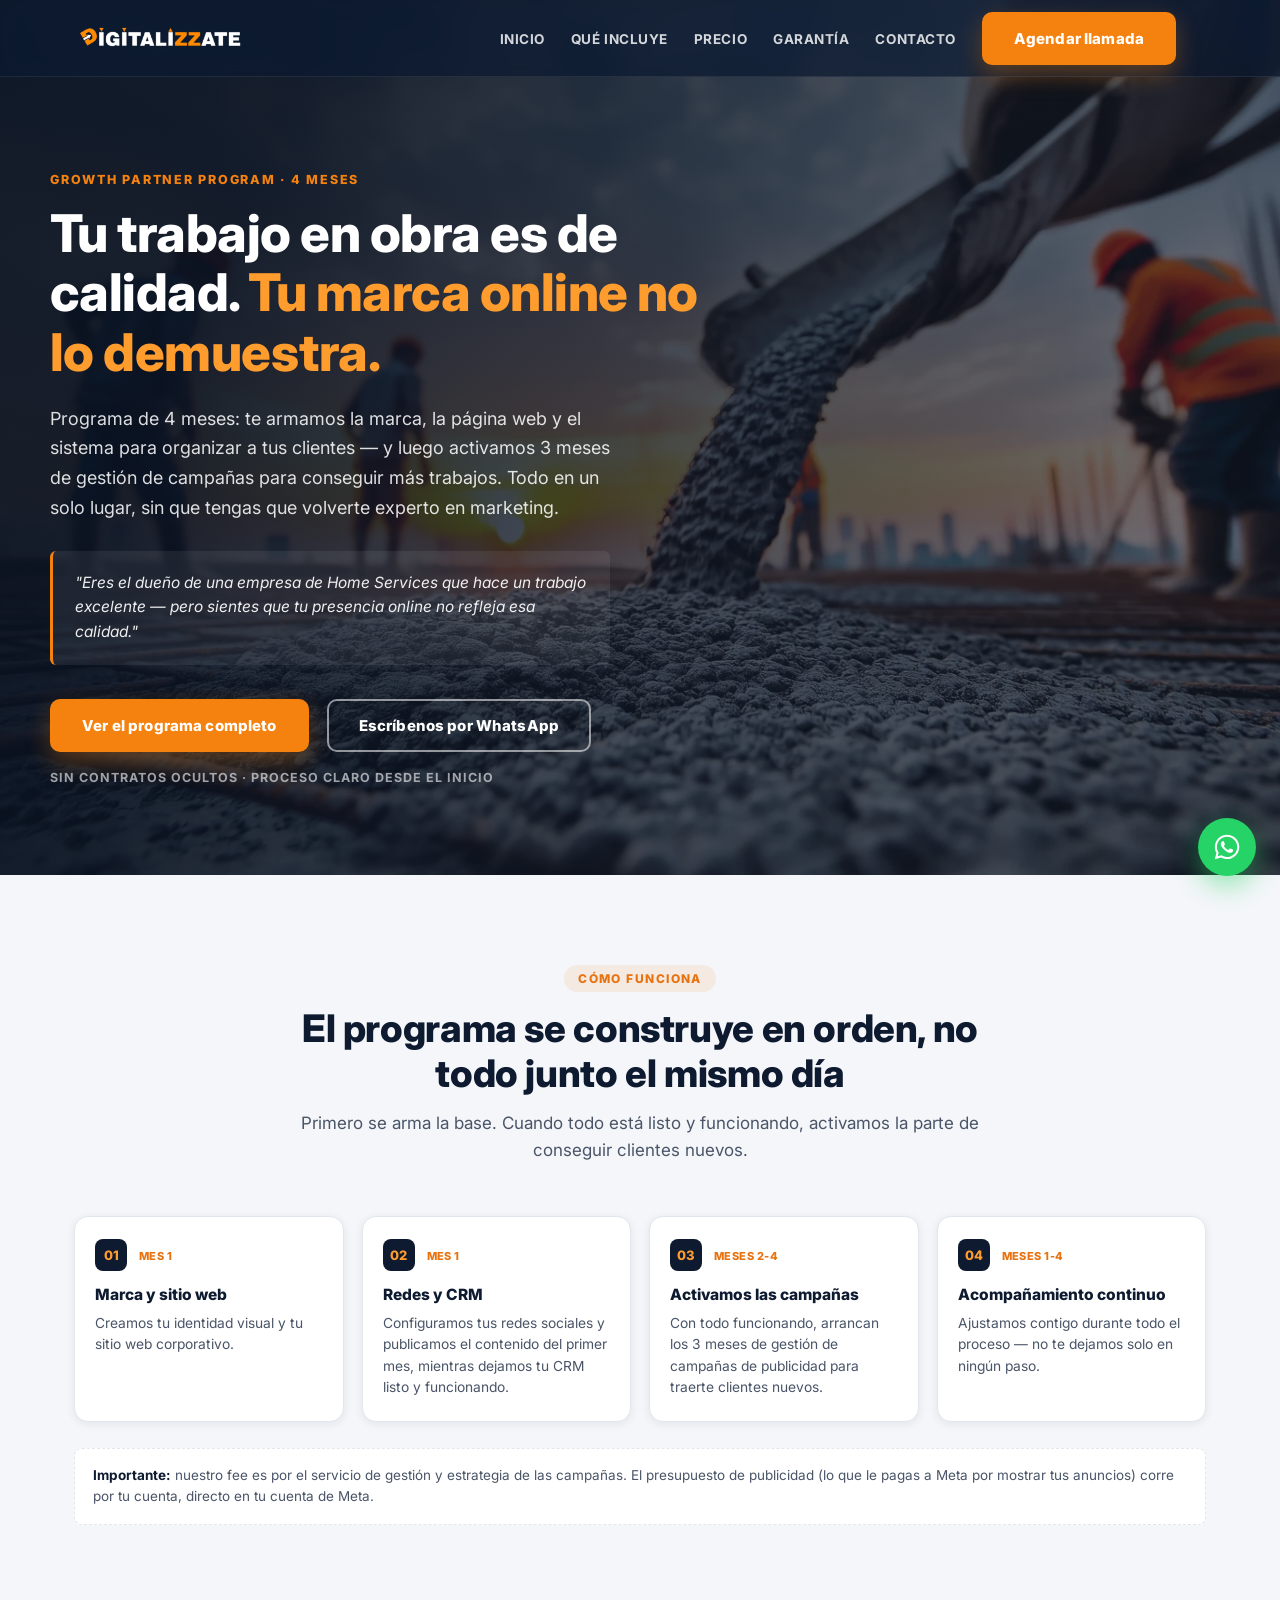
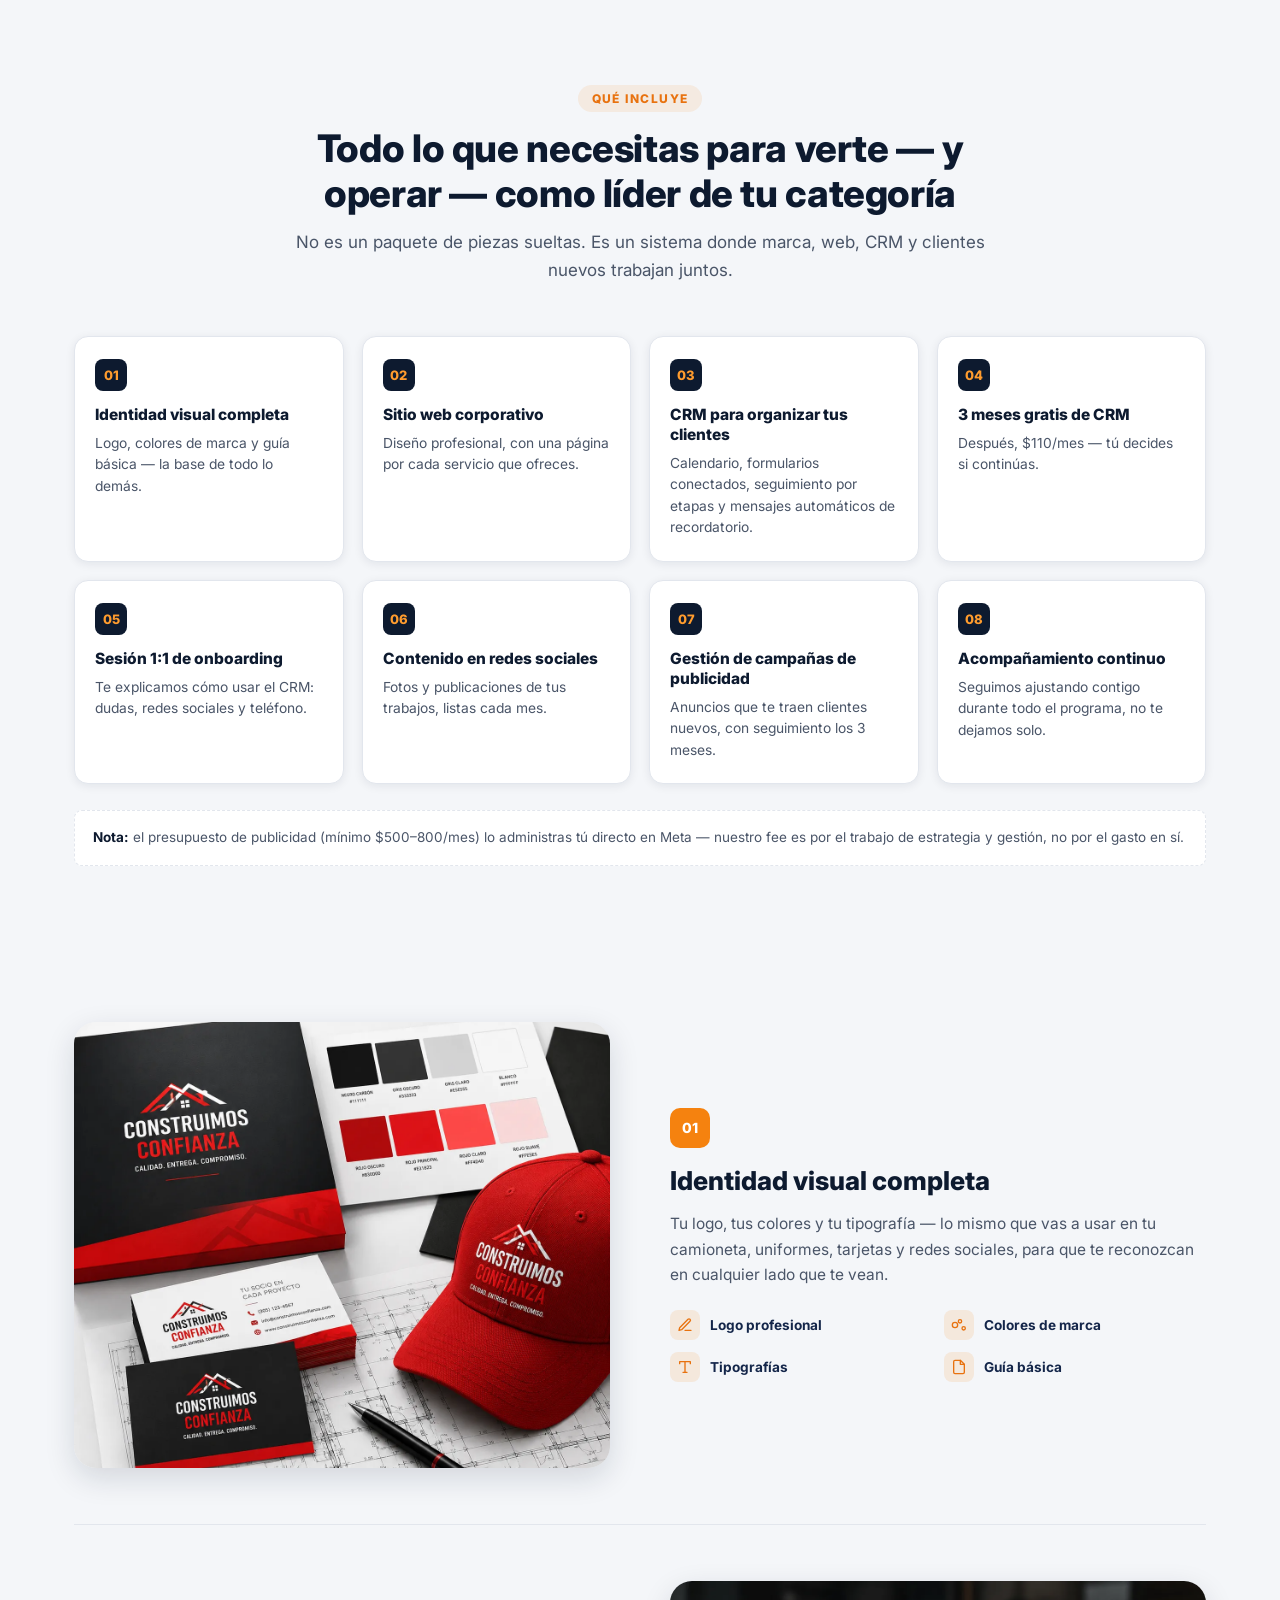
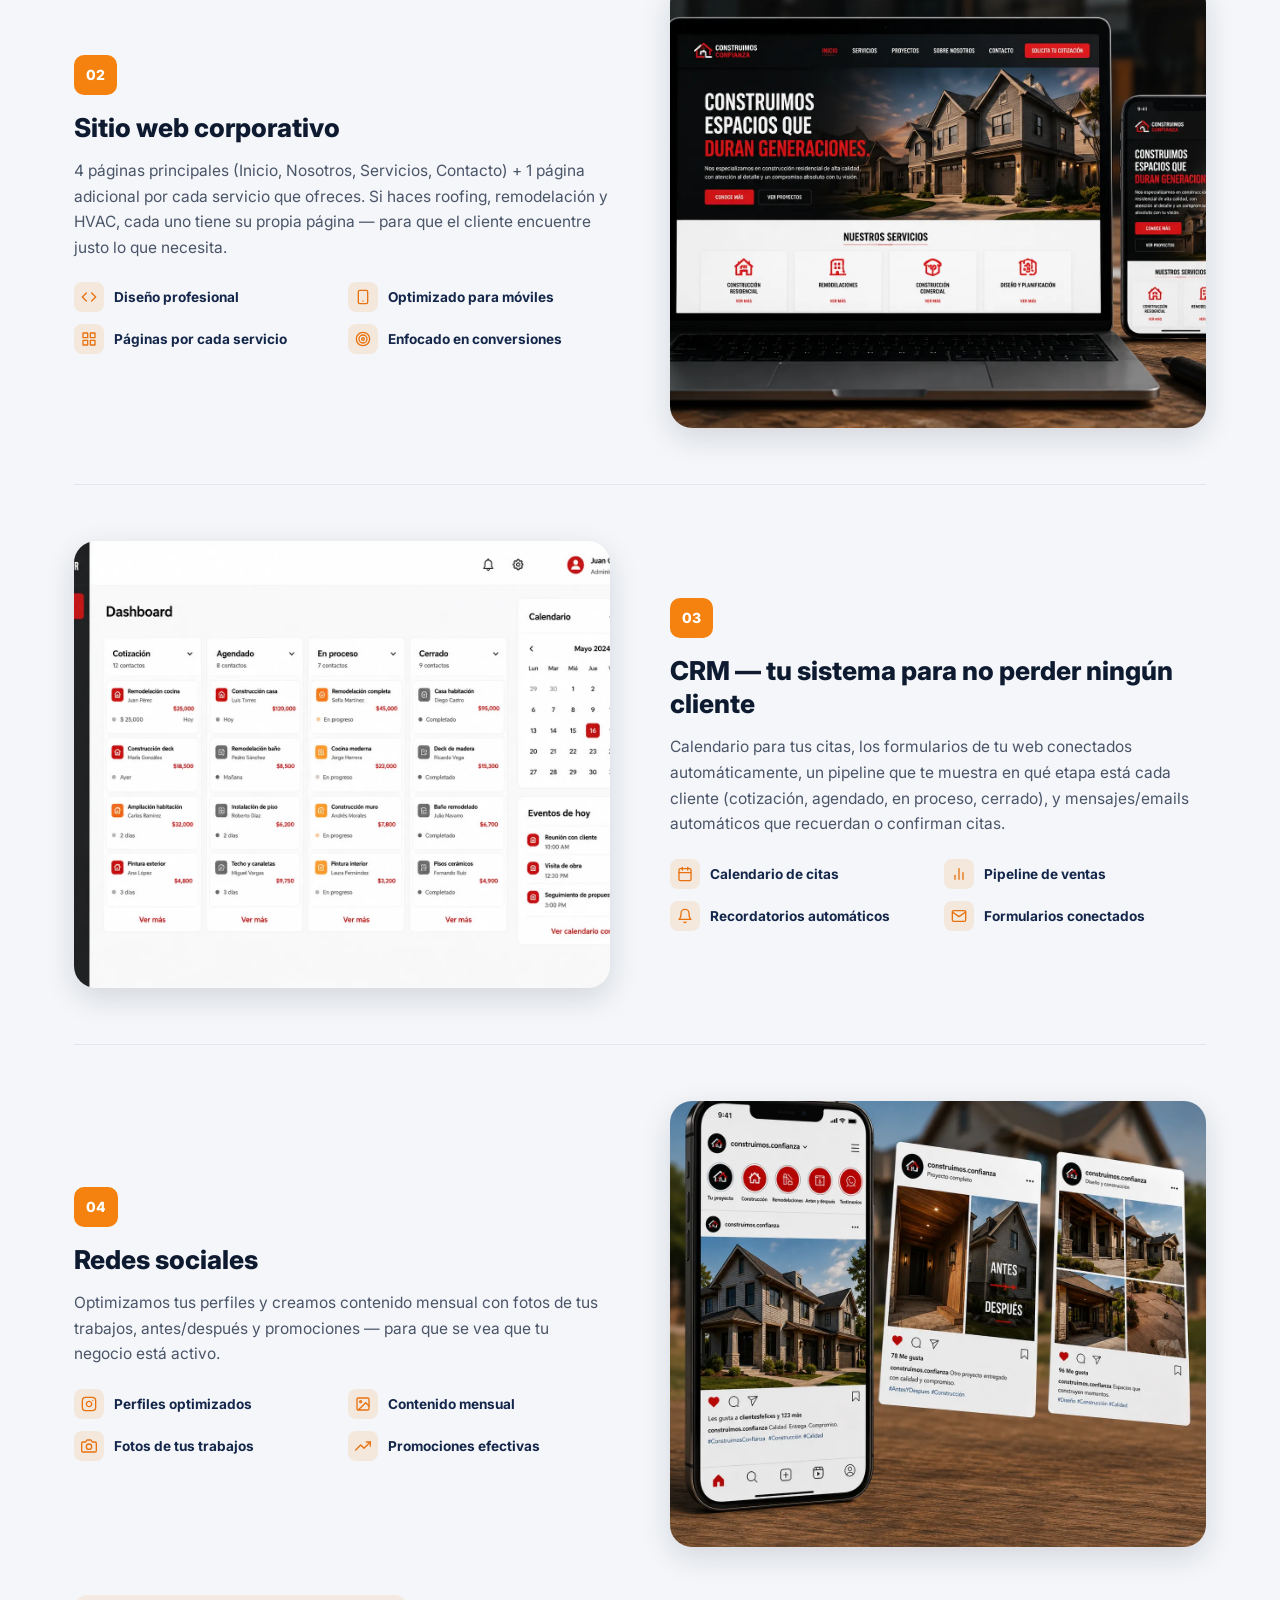
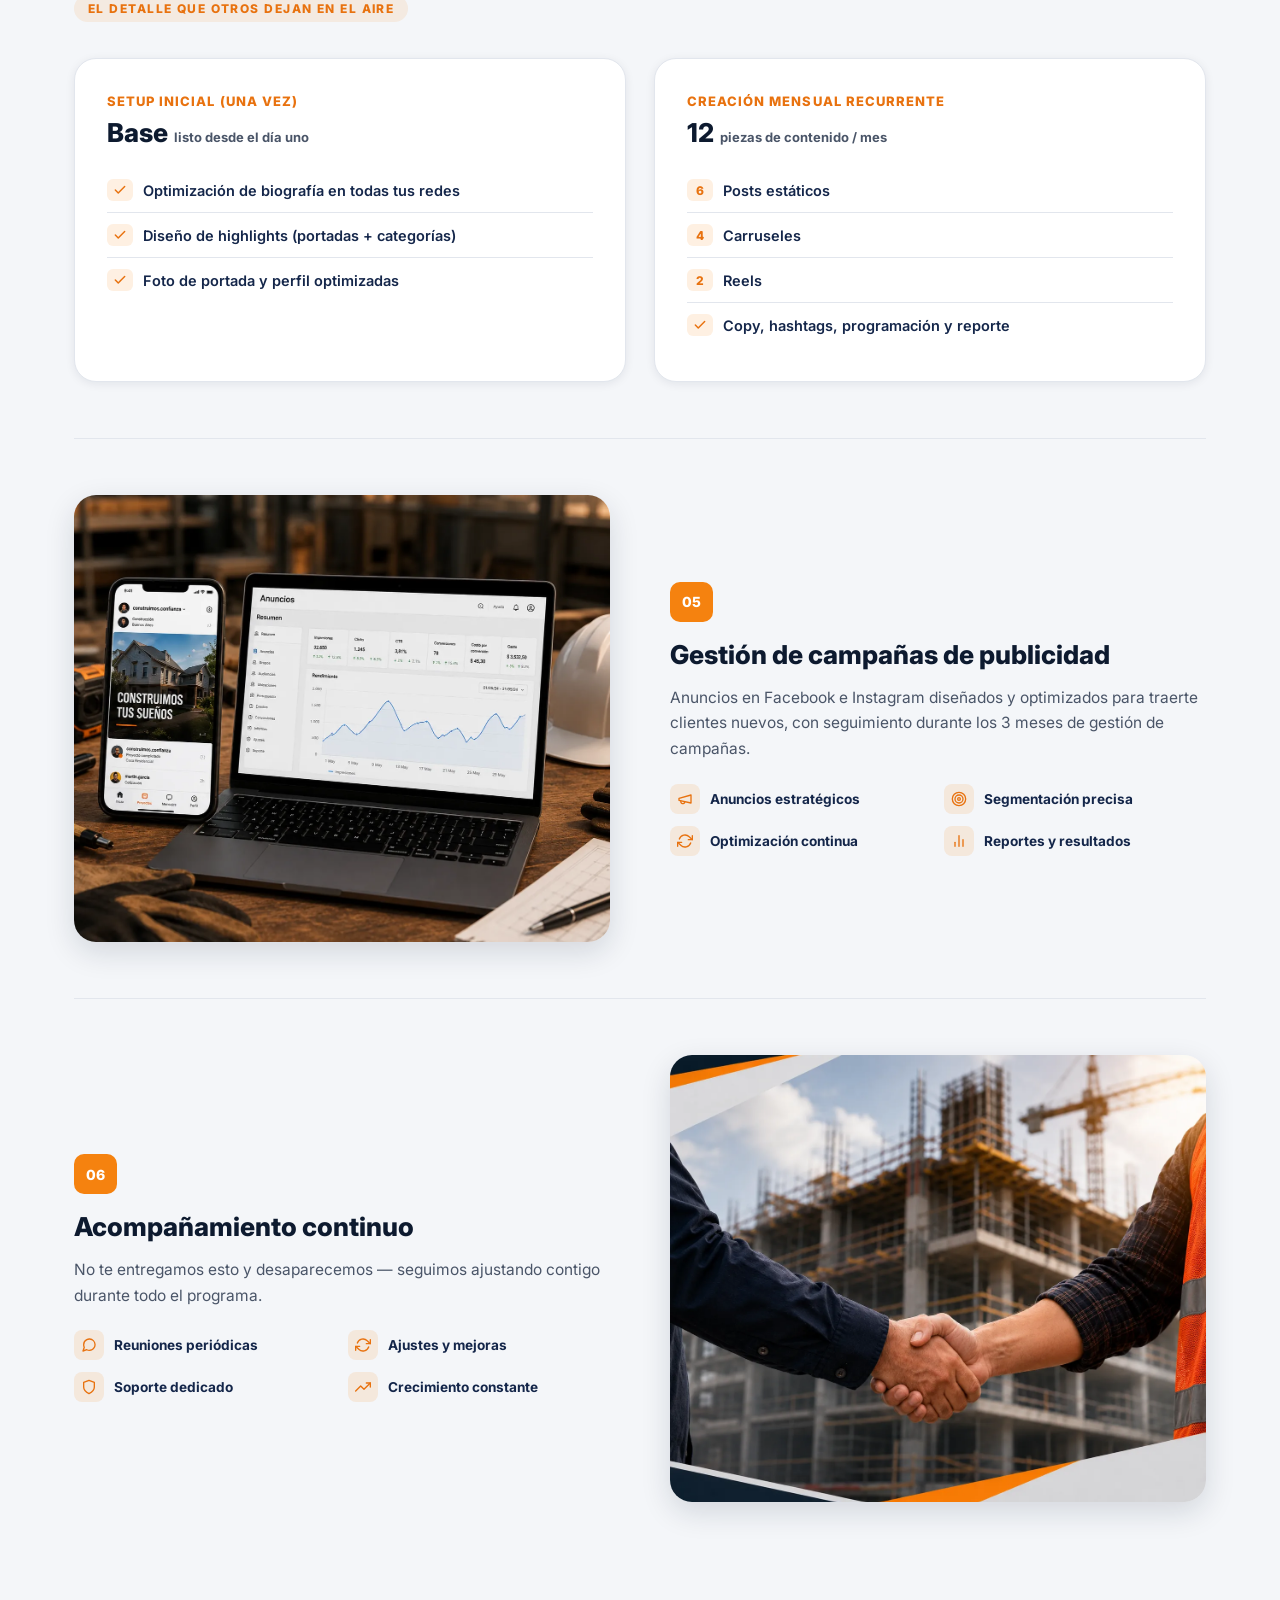
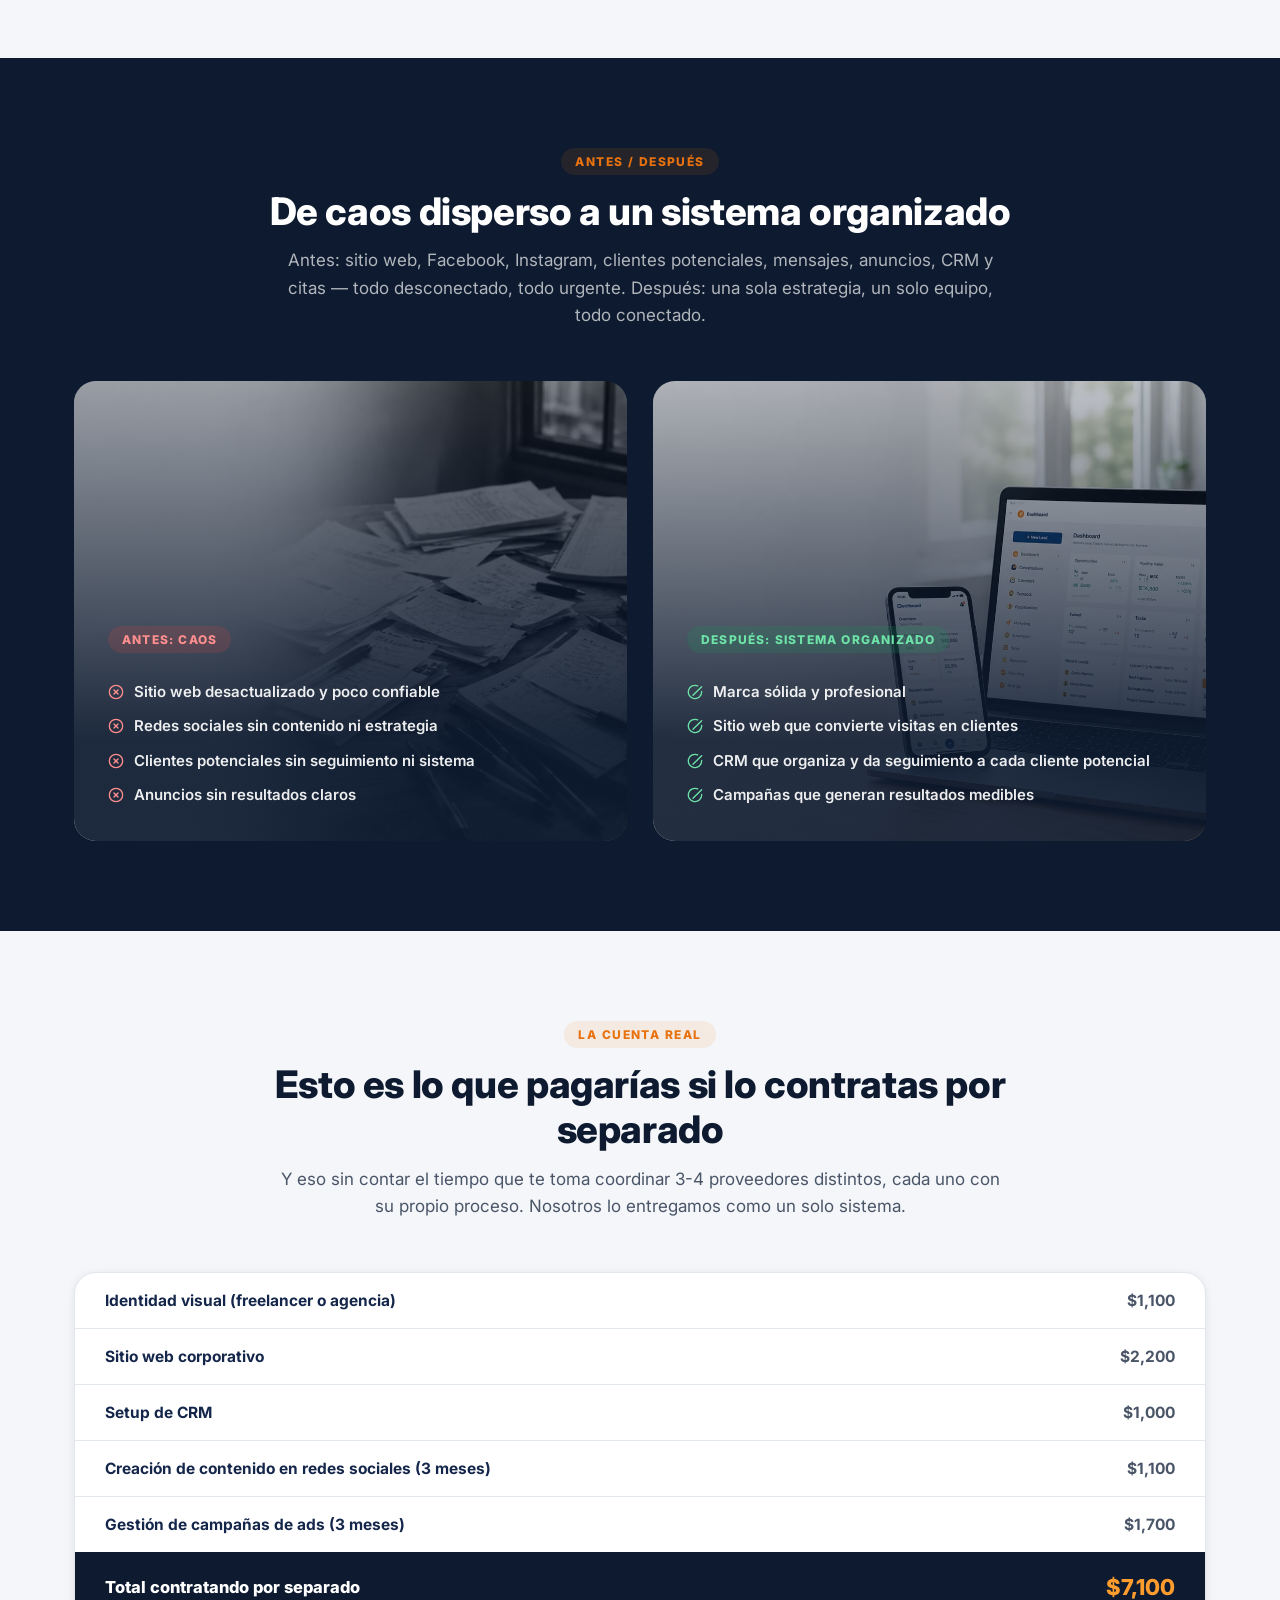
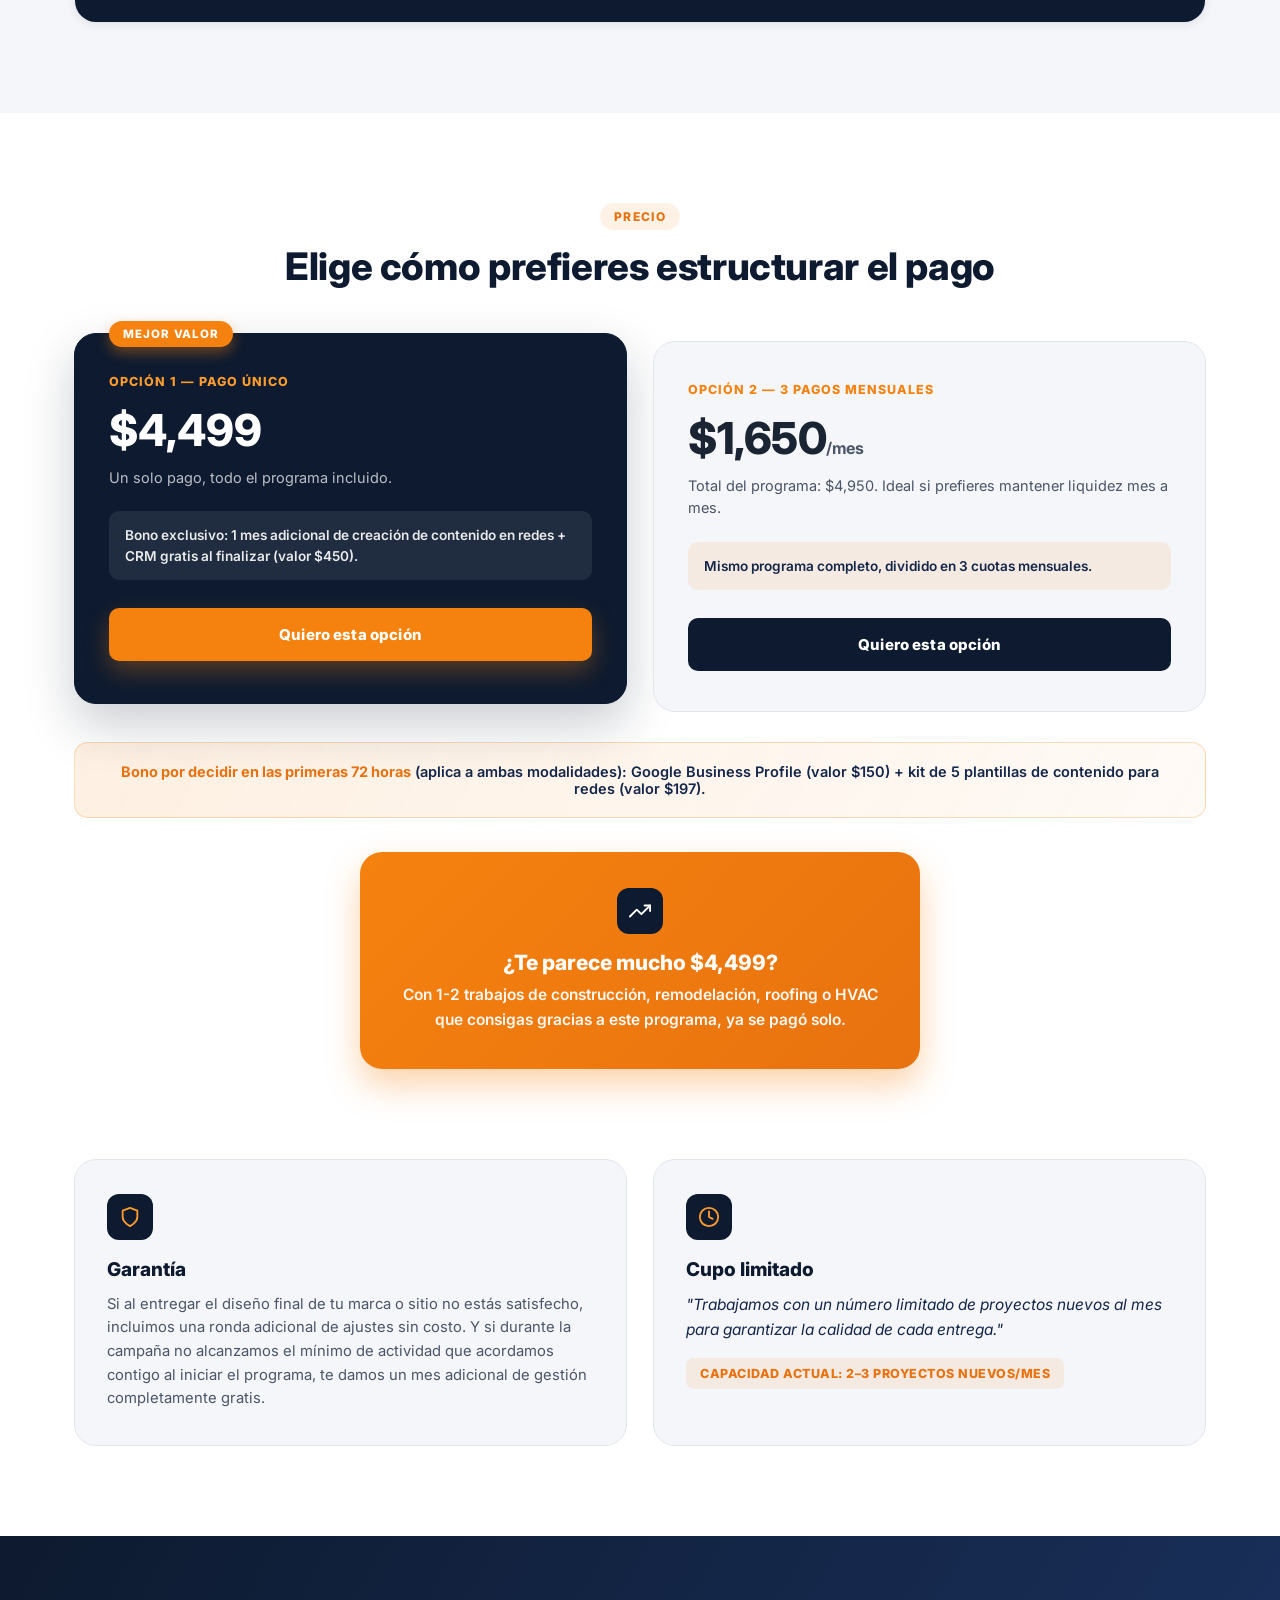
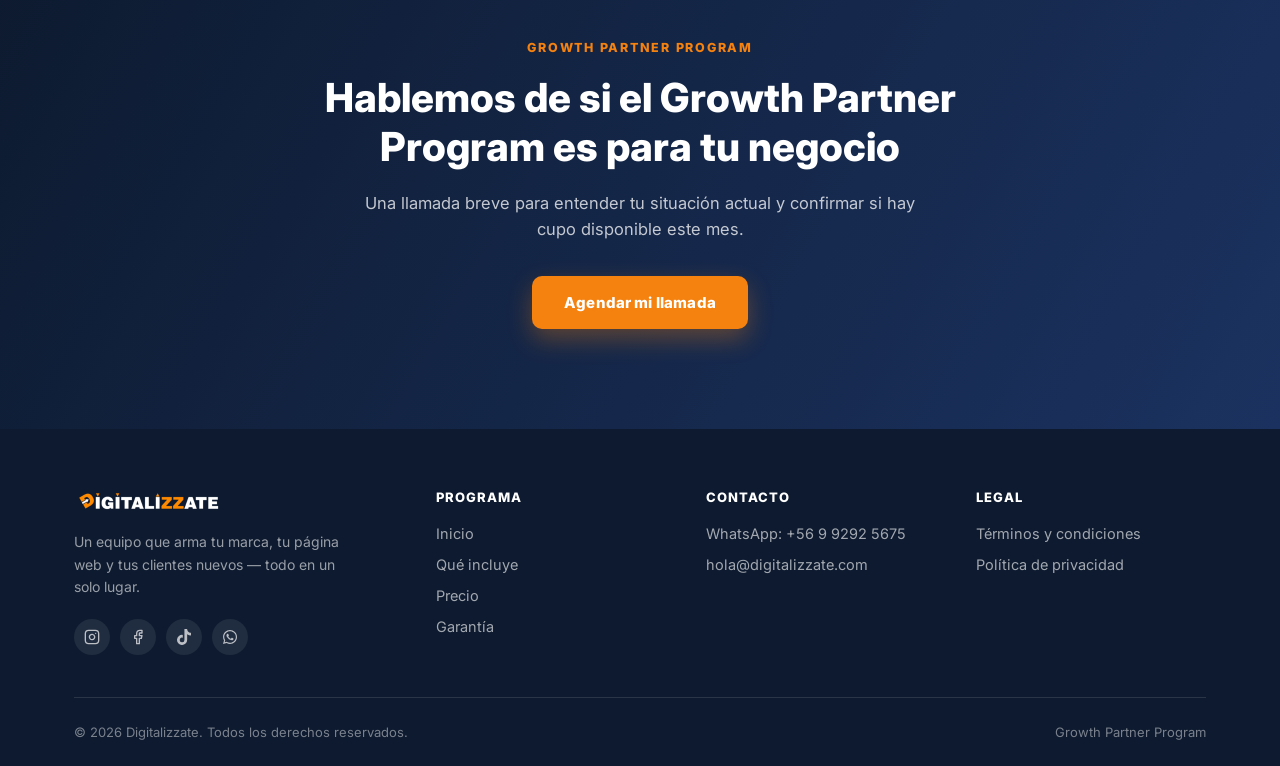
==== commit ee4d5bc6: "Clarify GPP as a 4-month program, refresh bonuses, fix header overlap Copy updates (per revised brie" ====
--- a/index.html
+++ b/index.html
@@ -4,7 +4,7 @@
 <meta charset="UTF-8">
 <meta name="viewport" content="width=device-width, initial-scale=1.0">
 <title>Growth Partner Program | Digitalizzate</title>
-<meta name="description" content="Te armamos la marca, la página web y el CRM, y luego activamos 3 meses de gestión de campañas para conseguir más clientes — todo en un solo lugar.">
+<meta name="description" content="Programa de 4 meses: te armamos la marca, la página web y el CRM, y luego activamos 3 meses de gestión de campañas para conseguir más clientes — todo en un solo lugar.">
 <link rel="icon" type="image/png" href="assets/img/favicon.png">
 <link rel="preconnect" href="https://fonts.googleapis.com">
 <link rel="preconnect" href="https://fonts.gstatic.com" crossorigin>
@@ -43,9 +43,9 @@
 <section class="hero" id="inicio">
   <div class="hero-container">
   <div class="hero-inner">
-    <span class="eyebrow">Growth Partner Program · Para empresas de construcción y home services</span>
+    <span class="eyebrow">Growth Partner Program · 4 meses</span>
     <h1>Tu trabajo en obra es de calidad. <span class="accent">Tu marca online no lo demuestra.</span></h1>
-    <p class="hero-sub">Te armamos la marca, la página web y el sistema para organizar a tus clientes — y luego activamos 3 meses de gestión de campañas para conseguir más trabajos. Todo en un solo lugar, sin que tengas que volverte experto en marketing.</p>
+    <p class="hero-sub">Programa de 4 meses: te armamos la marca, la página web y el sistema para organizar a tus clientes — y luego activamos 3 meses de gestión de campañas para conseguir más trabajos. Todo en un solo lugar, sin que tengas que volverte experto en marketing.</p>
     <div class="identity-box">
       "Eres el dueño de una empresa de Home Services que hace un trabajo excelente — pero sientes que tu presencia online no refleja esa calidad."
     </div>
@@ -70,21 +70,25 @@
     <div class="summary-grid">
       <div class="summary-card">
         <span class="summary-num">01</span>
+        <span class="card-month">Mes 1</span>
         <h3>Marca y sitio web</h3>
         <p>Creamos tu identidad visual y tu sitio web corporativo.</p>
       </div>
       <div class="summary-card">
         <span class="summary-num">02</span>
+        <span class="card-month">Mes 1</span>
         <h3>Redes y CRM</h3>
         <p>Configuramos tus redes sociales y publicamos el contenido del primer mes, mientras dejamos tu CRM listo y funcionando.</p>
       </div>
       <div class="summary-card">
         <span class="summary-num">03</span>
+        <span class="card-month">Meses 2-4</span>
         <h3>Activamos las campañas</h3>
         <p>Con todo funcionando, arrancan los 3 meses de gestión de campañas de publicidad para traerte clientes nuevos.</p>
       </div>
       <div class="summary-card">
         <span class="summary-num">04</span>
+        <span class="card-month">Meses 1-4</span>
         <h3>Acompañamiento continuo</h3>
         <p>Ajustamos contigo durante todo el proceso — no te dejamos solo en ningún paso.</p>
       </div>
@@ -278,7 +282,7 @@
     <div class="section-head">
       <span class="section-tag">Antes / Después</span>
       <h2 class="section-title">De caos disperso a un sistema organizado</h2>
-      <p class="section-lead">Antes: sitio web, Facebook, Instagram, leads, mensajes, anuncios, CRM y citas — todo desconectado, todo urgente. Después: una sola estrategia, un solo equipo, todo conectado.</p>
+      <p class="section-lead">Antes: sitio web, Facebook, Instagram, clientes potenciales, mensajes, anuncios, CRM y citas — todo desconectado, todo urgente. Después: una sola estrategia, un solo equipo, todo conectado.</p>
     </div>
 
     <div class="compare-grid">
@@ -288,7 +292,7 @@
           <ul class="compare-list">
             <li><svg viewBox="0 0 24 24" fill="none" stroke="currentColor" stroke-width="2" stroke-linecap="round" stroke-linejoin="round"><circle cx="12" cy="12" r="10"/><line x1="15" y1="9" x2="9" y2="15"/><line x1="9" y1="9" x2="15" y2="15"/></svg>Sitio web desactualizado y poco confiable</li>
             <li><svg viewBox="0 0 24 24" fill="none" stroke="currentColor" stroke-width="2" stroke-linecap="round" stroke-linejoin="round"><circle cx="12" cy="12" r="10"/><line x1="15" y1="9" x2="9" y2="15"/><line x1="9" y1="9" x2="15" y2="15"/></svg>Redes sociales sin contenido ni estrategia</li>
-            <li><svg viewBox="0 0 24 24" fill="none" stroke="currentColor" stroke-width="2" stroke-linecap="round" stroke-linejoin="round"><circle cx="12" cy="12" r="10"/><line x1="15" y1="9" x2="9" y2="15"/><line x1="9" y1="9" x2="15" y2="15"/></svg>Leads sin seguimiento ni sistema</li>
+            <li><svg viewBox="0 0 24 24" fill="none" stroke="currentColor" stroke-width="2" stroke-linecap="round" stroke-linejoin="round"><circle cx="12" cy="12" r="10"/><line x1="15" y1="9" x2="9" y2="15"/><line x1="9" y1="9" x2="15" y2="15"/></svg>Clientes potenciales sin seguimiento ni sistema</li>
             <li><svg viewBox="0 0 24 24" fill="none" stroke="currentColor" stroke-width="2" stroke-linecap="round" stroke-linejoin="round"><circle cx="12" cy="12" r="10"/><line x1="15" y1="9" x2="9" y2="15"/><line x1="9" y1="9" x2="15" y2="15"/></svg>Anuncios sin resultados claros</li>
           </ul>
         </div>
@@ -299,7 +303,7 @@
           <ul class="compare-list">
             <li><svg viewBox="0 0 24 24" fill="none" stroke="currentColor" stroke-width="2" stroke-linecap="round" stroke-linejoin="round"><path d="M22 11.08V12a10 10 0 1 1-5.93-9.14"/><polyline points="22 4 12 14.01 9 17.01"/></svg>Marca sólida y profesional</li>
             <li><svg viewBox="0 0 24 24" fill="none" stroke="currentColor" stroke-width="2" stroke-linecap="round" stroke-linejoin="round"><path d="M22 11.08V12a10 10 0 1 1-5.93-9.14"/><polyline points="22 4 12 14.01 9 17.01"/></svg>Sitio web que convierte visitas en clientes</li>
-            <li><svg viewBox="0 0 24 24" fill="none" stroke="currentColor" stroke-width="2" stroke-linecap="round" stroke-linejoin="round"><path d="M22 11.08V12a10 10 0 1 1-5.93-9.14"/><polyline points="22 4 12 14.01 9 17.01"/></svg>CRM que organiza y da seguimiento a cada lead</li>
+            <li><svg viewBox="0 0 24 24" fill="none" stroke="currentColor" stroke-width="2" stroke-linecap="round" stroke-linejoin="round"><path d="M22 11.08V12a10 10 0 1 1-5.93-9.14"/><polyline points="22 4 12 14.01 9 17.01"/></svg>CRM que organiza y da seguimiento a cada cliente potencial</li>
             <li><svg viewBox="0 0 24 24" fill="none" stroke="currentColor" stroke-width="2" stroke-linecap="round" stroke-linejoin="round"><path d="M22 11.08V12a10 10 0 1 1-5.93-9.14"/><polyline points="22 4 12 14.01 9 17.01"/></svg>Campañas que generan resultados medibles</li>
           </ul>
         </div>
@@ -354,7 +358,7 @@
       </div>
     </div>
 
-    <p class="price-banner"><strong>Bono por decidir en las primeras 72 horas</strong> (aplica a ambas modalidades): Google Business Profile (valor $150) + configuración de Google Analytics (valor $99) + 3 meses de soporte técnico gratuito para tu CRM y tu sitio web (valor $297) + tutorial grabado de tu CRM y tu sitio web (valor $150).</p>
+    <p class="price-banner"><strong>Bono por decidir en las primeras 72 horas</strong> (aplica a ambas modalidades): Google Business Profile (valor $150) + kit de 5 plantillas de contenido para redes (valor $197).</p>
 
     <div class="reframe-box">
       <span class="reframe-icon"><svg viewBox="0 0 24 24" fill="none" stroke="currentColor" stroke-width="2" stroke-linecap="round" stroke-linejoin="round"><polyline points="23 6 13.5 15.5 8.5 10.5 1 18"/><polyline points="17 6 23 6 23 12"/></svg></span>
@@ -371,7 +375,7 @@
       <div class="trust-card">
         <span class="trust-icon"><svg viewBox="0 0 24 24" fill="none" stroke="currentColor" stroke-width="2" stroke-linecap="round" stroke-linejoin="round"><path d="M12 22s8-4 8-10V5l-8-3-8 3v7c0 6 8 10 8 10z"/></svg></span>
         <h3>Garantía</h3>
-        <p>Si al entregar el diseño final de tu marca o sitio no estás satisfecho, incluimos una ronda adicional de ajustes sin costo. Además, te damos un mes adicional de gestión de campañas de ads sin costo.</p>
+        <p>Si al entregar el diseño final de tu marca o sitio no estás satisfecho, incluimos una ronda adicional de ajustes sin costo. Y si durante la campaña no alcanzamos el mínimo de actividad que acordamos contigo al iniciar el programa, te damos un mes adicional de gestión completamente gratis.</p>
       </div>
       <div class="trust-card">
         <span class="trust-icon"><svg viewBox="0 0 24 24" fill="none" stroke="currentColor" stroke-width="2" stroke-linecap="round" stroke-linejoin="round"><circle cx="12" cy="12" r="10"/><polyline points="12 6 12 12 16 14"/></svg></span>
--- a/assets/css/styles.css
+++ b/assets/css/styles.css
@@ -197,8 +197,31 @@
 }
 .nav-links a:hover { color: #fff; }
 
-.nav-links-full { gap: 18px; }
+.nav-links-full { gap: 14px; }
 .nav-links-full a { font-size: 12px; letter-spacing: 0.02em; white-space: nowrap; }
+.nav-panel:has(.nav-links-full) { gap: 18px; }
+.nav-panel:has(.nav-links-full) .nav-cta { padding: 12px 18px; font-size: 13px; }
+
+@media (max-width: 1180px) {
+  .header:has(.nav-links-full) .nav-panel { display: none; }
+  .header:has(.nav-links-full) .nav-toggle { display: flex; }
+  .header.nav-open:has(.nav-links-full) .nav-panel {
+    display: flex;
+    position: absolute;
+    top: 76px;
+    left: 0;
+    right: 0;
+    flex-direction: column;
+    align-items: stretch;
+    gap: 4px;
+    background: var(--navy-900);
+    padding: 18px 24px 26px;
+    border-bottom: 1px solid rgba(255,255,255,0.1);
+  }
+  .header.nav-open:has(.nav-links-full) .nav-links { flex-direction: column; align-items: flex-start; gap: 4px; width: 100%; }
+  .header.nav-open:has(.nav-links-full) .nav-links a { padding: 12px 0; width: 100%; }
+  .header.nav-open:has(.nav-links-full) .nav-cta { margin-top: 10px; padding: 15px 30px; font-size: 15px; }
+}
 
 .header-actions {
   display: flex;
@@ -329,6 +352,18 @@
   margin-bottom: 14px;
 }
 
+.card-month {
+  display: inline-flex;
+  align-items: center;
+  margin-left: 8px;
+  margin-bottom: 14px;
+  font-size: 11px;
+  font-weight: 800;
+  letter-spacing: 0.04em;
+  text-transform: uppercase;
+  color: var(--orange-600);
+}
+
 .summary-card h3 {
   font-size: 15.5px;
   font-weight: 800;
@@ -510,6 +545,7 @@
 /* ---------------- Dolores ---------------- */
 .pains { padding: 90px 0; background: var(--navy-900); color: #fff; }
 .pains .section-title { color: #fff; }
+.pains .section-lead { color: #fff; }
 
 .pain-grid {
   margin-top: 50px;
@@ -960,31 +996,8 @@
   100% { box-shadow: 0 0 0 0 rgba(37, 211, 102, 0), 0 10px 26px rgba(37,211,102,0.4); }
 }
 
-/* ---------------- Sector strip (home hero) ---------------- */
-.sector-strip-wrap {
-  position: relative;
-  z-index: 2;
-  margin-top: 46px;
-  padding: 18px 0;
-  border-top: 1px solid rgba(255, 255, 255, 0.14);
-}
-.sector-strip { display: flex; flex-wrap: wrap; gap: 20px 30px; }
-.sector-item {
-  display: inline-flex;
-  align-items: center;
-  gap: 8px;
-  font-size: 12.5px;
-  font-weight: 700;
-  letter-spacing: 0.04em;
-  text-transform: uppercase;
-  color: rgba(255, 255, 255, 0.75);
-  white-space: nowrap;
-}
-.sector-icon { display: inline-flex; color: var(--orange-400); }
-.sector-icon svg { width: 16px; height: 16px; }
-
 /* ---------------- Trabajamos con negocios como (galería) ---------------- */
-.gallery { padding: 80px 0; background: #fff; }
+.gallery { padding: 80px 0 40px; background: #fff; }
 .gallery-grid { display: grid; grid-template-columns: repeat(4, 1fr); gap: 20px; }
 .gallery-item {
   position: relative;
@@ -1012,7 +1025,7 @@
 }
 
 /* ---------------- La diferencia ---------------- */
-.diff { padding: 80px 0; background: #fff; }
+.diff { padding: 40px 0 80px; background: #fff; }
 .diff-grid { display: grid; grid-template-columns: repeat(3, 1fr); gap: 26px; }
 .diff-icon {
   display: inline-flex;
@@ -1030,7 +1043,7 @@
 .diff-card p { margin-top: 10px; font-size: 14.5px; line-height: 1.6; color: var(--ink-soft); }
 
 /* ---------------- Frase de posicionamiento ---------------- */
-.positioning { padding: 35px 0; background: var(--paper-soft); text-align: center; }
+.positioning { padding: 35px 0; background: var(--paper); text-align: center; }
 .positioning-quote {
   font-size: clamp(22px, 3vw, 30px);
   font-weight: 800;
@@ -1110,6 +1123,21 @@
 .flagship-price-note { font-size: 15px; font-weight: 700; color: rgba(255, 255, 255, 0.7); }
 .flagship-price-alt { margin-top: 8px; font-size: 14.5px; color: rgba(255, 255, 255, 0.6); }
 .flagship-price .price-bonus { margin: 20px auto 0; max-width: 640px; color: rgba(255, 255, 255, 0.85); }
+
+.flagship-price-card {
+  position: relative;
+  max-width: 480px;
+  margin-left: auto;
+  margin-right: auto;
+  background: #fff;
+  border-radius: var(--radius-lg);
+  padding: 40px 36px;
+  box-shadow: 0 24px 50px rgba(0, 0, 0, 0.35);
+}
+.flagship-price-card .price-amount { color: var(--navy-900); }
+.flagship-price-card .flagship-price-note { color: var(--ink-soft); }
+.flagship-price-card .flagship-price-alt { color: var(--ink-soft); }
+.flagship-price-card .price-bonus { background: rgba(245, 130, 15, 0.1); color: var(--navy-800); }
 
 .flagship-note {
   margin-top: 14px;
@@ -1139,7 +1167,7 @@
 .fit-card.no .compare-list li svg { color: #d64545; }
 
 /* ---------------- FAQ ---------------- */
-.faq { padding: 90px 0; background: var(--paper-soft); }
+.faq { padding: 45px 0 90px; background: var(--paper-soft); }
 .faq-list { max-width: 820px; margin: 46px auto 0; display: flex; flex-direction: column; gap: 14px; }
 .faq-item { background: #fff; border: 1px solid var(--border); border-radius: var(--radius-md); padding: 6px 24px; }
 .faq-item summary {
